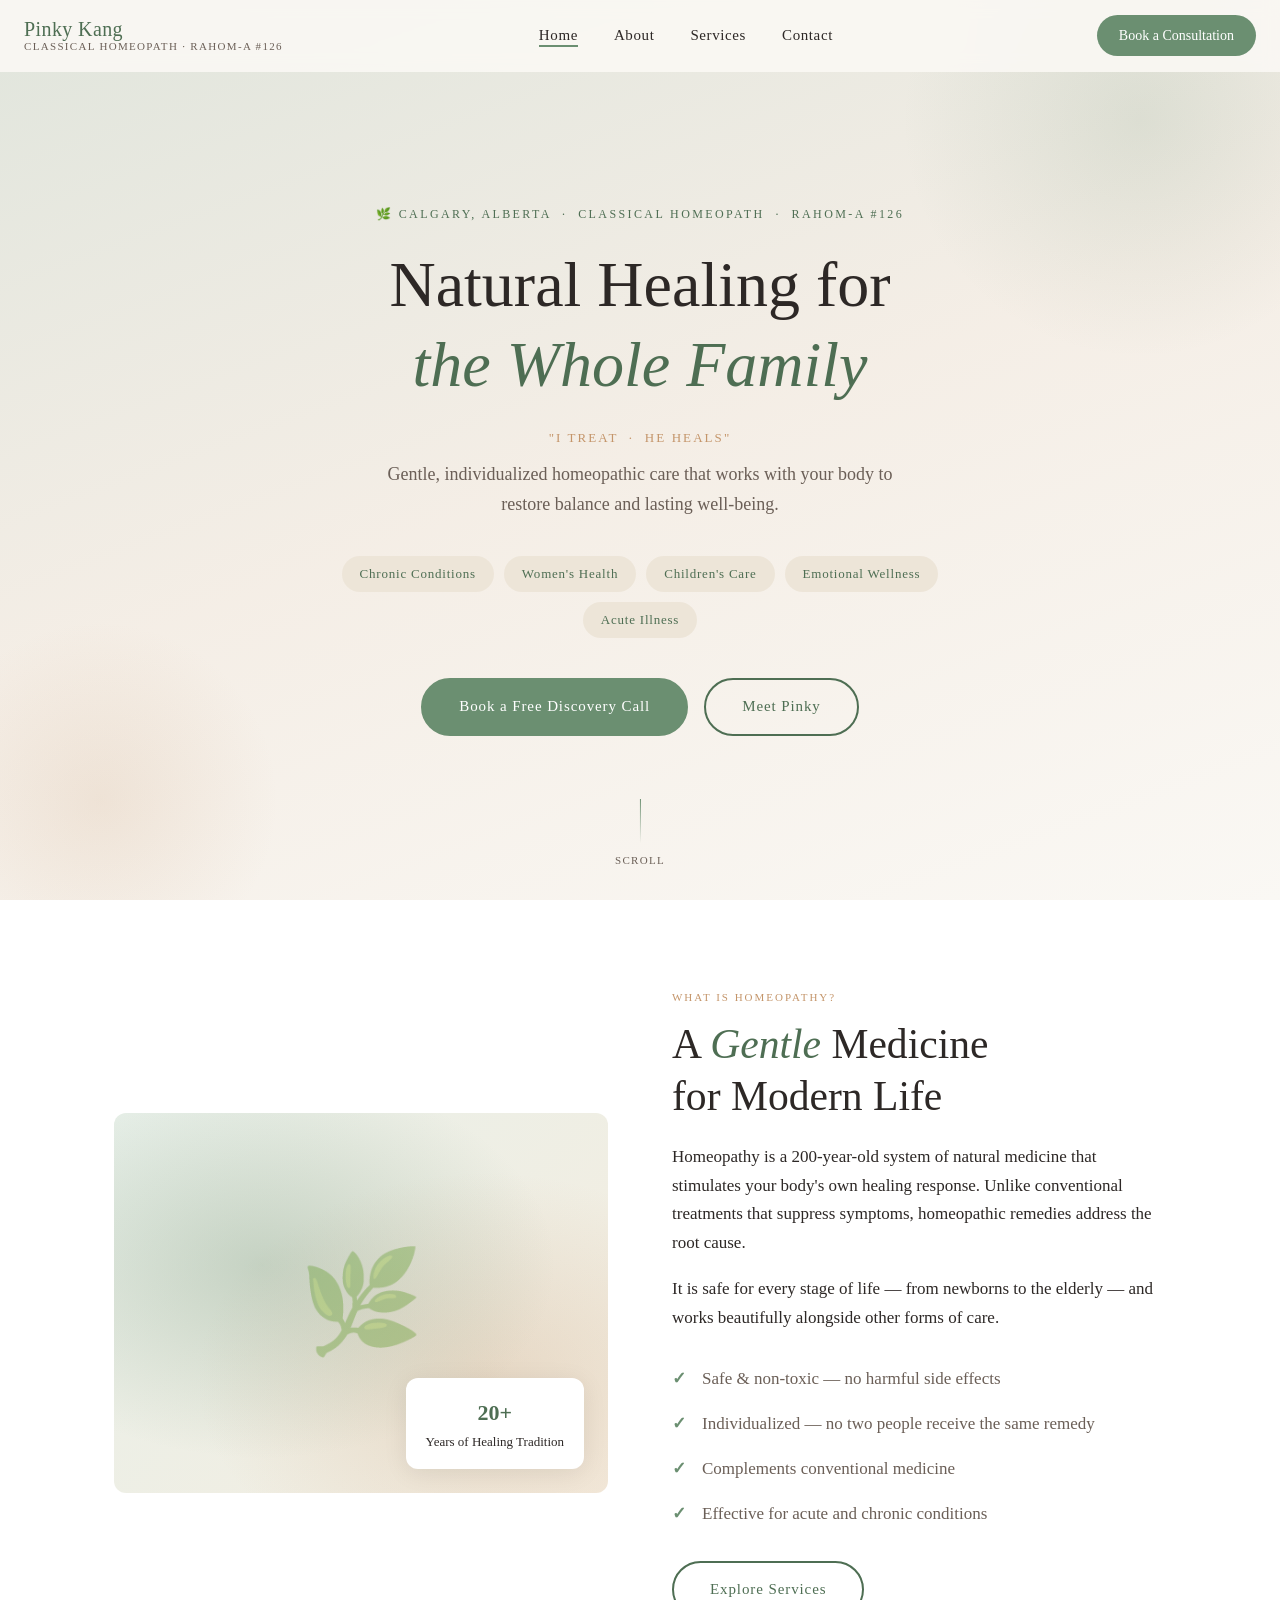
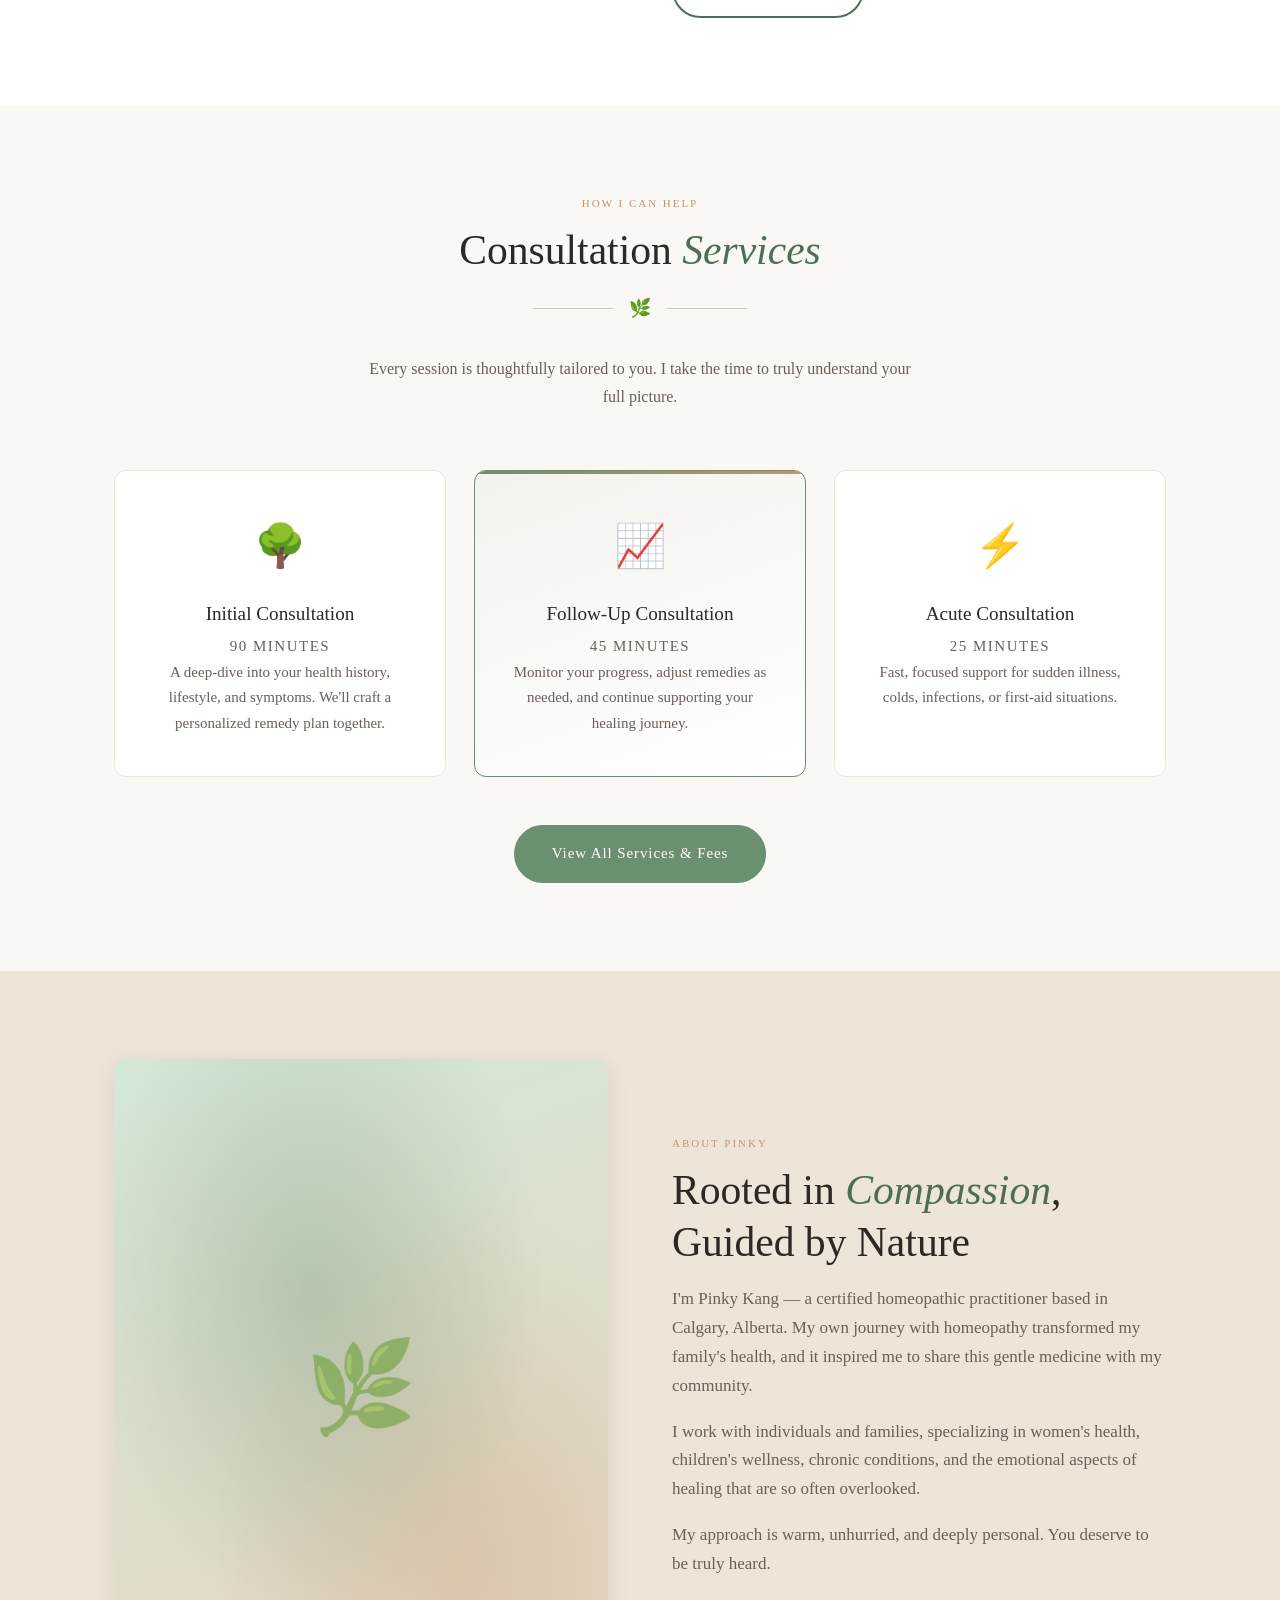
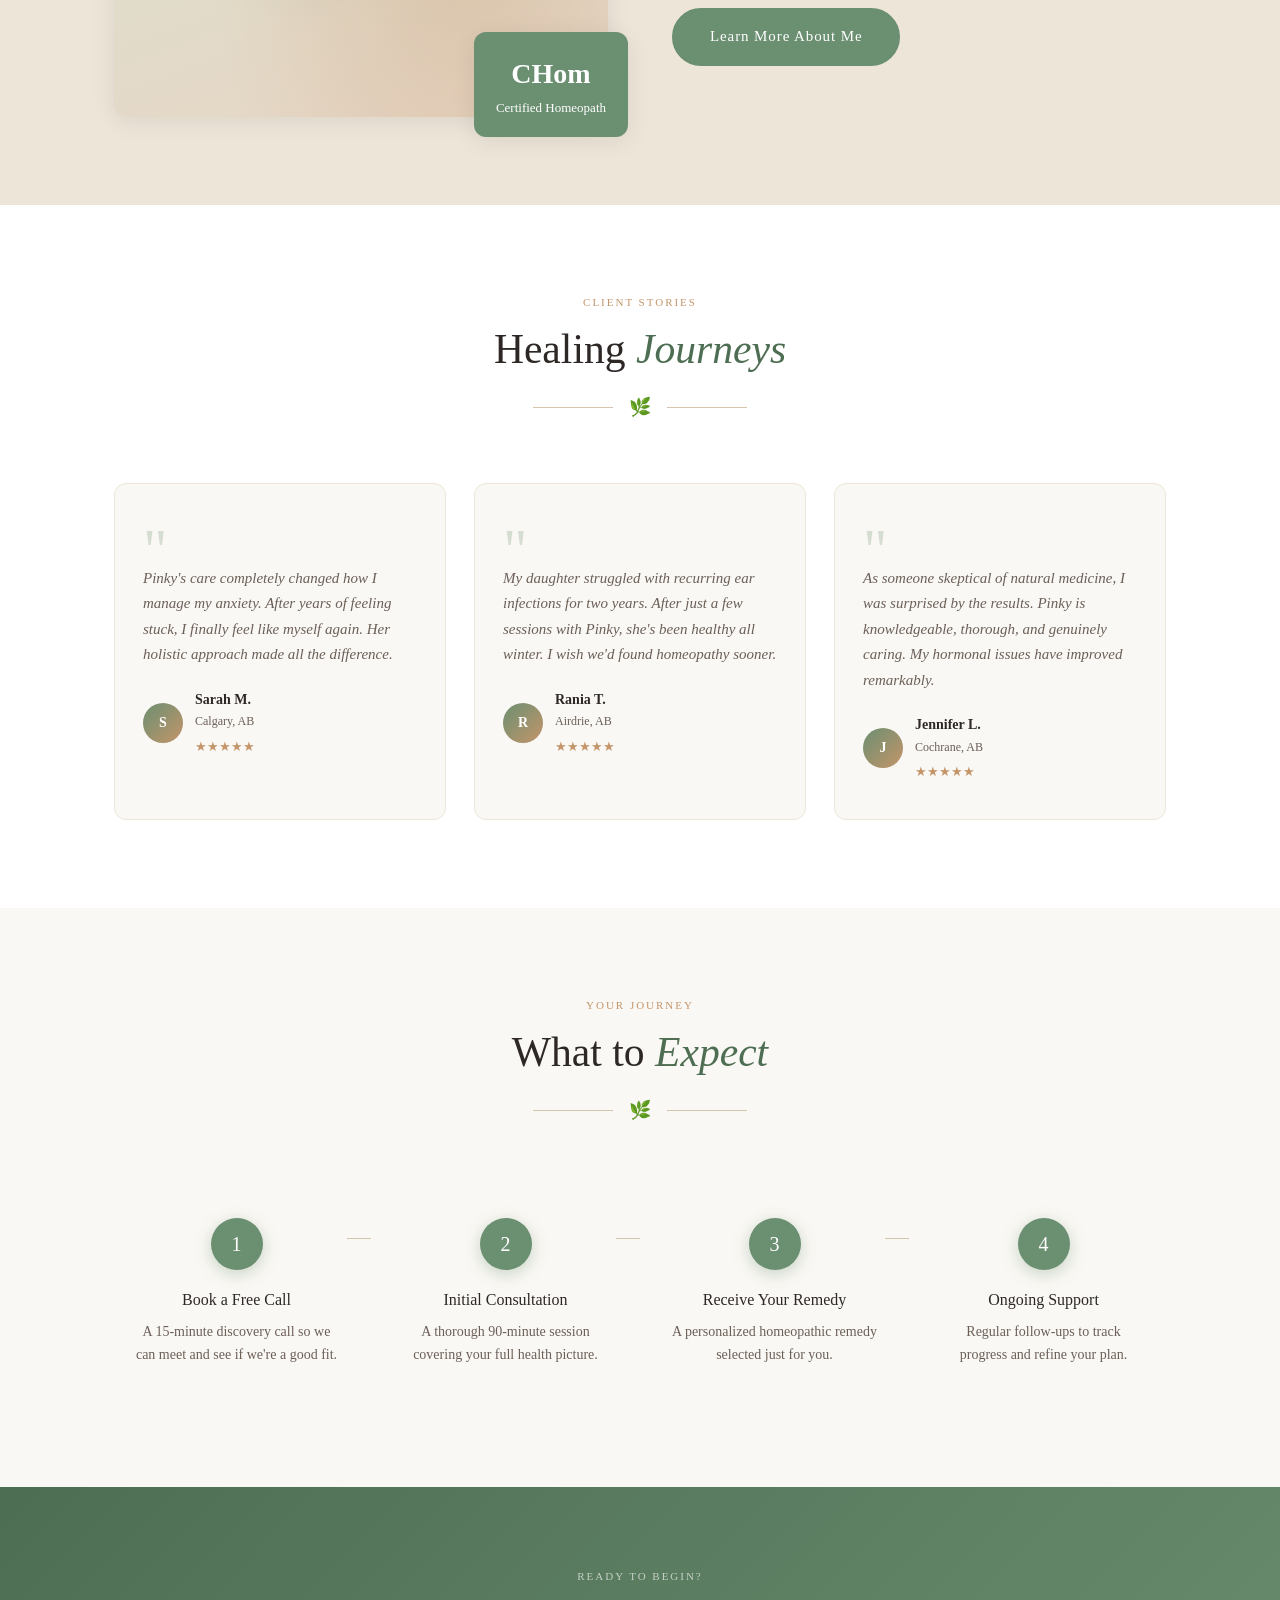
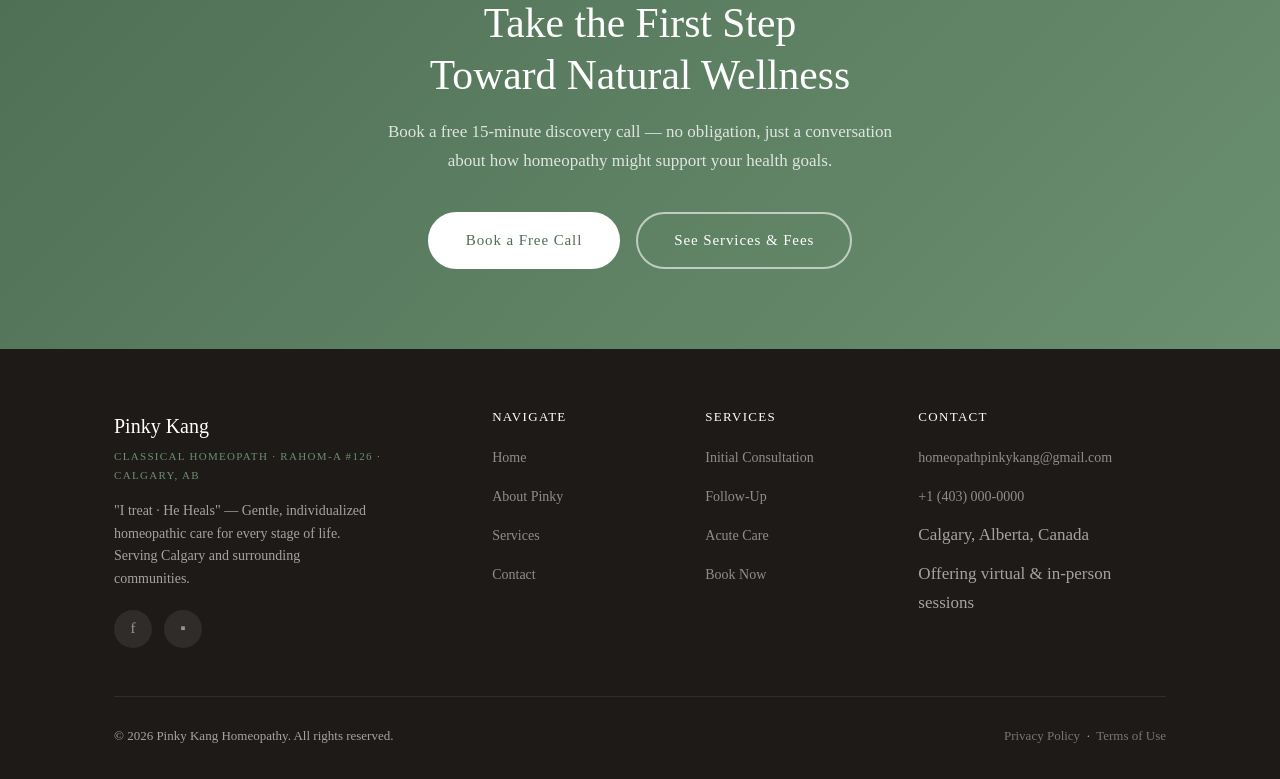
==== index.html @ a54f1d50 "first commit" ====
<!DOCTYPE html>
<html lang="en">
<head>
  <meta charset="UTF-8" />
  <meta name="viewport" content="width=device-width, initial-scale=1.0" />

  <!-- ===== SEO META TAGS ===== -->
  <title>Pinky Kang Homeopathy | Calgary, Alberta | Natural Healing</title>
  <meta name="description" content="Pinky Kang is a certified homeopathic practitioner in Calgary, Alberta offering gentle, individualized homeopathic care for the whole family. Book a consultation today." />
  <meta name="keywords" content="homeopathy Calgary, homeopath Alberta, natural healing Calgary, homeopathic practitioner Calgary, Pinky Kang homeopathy, holistic health Calgary, natural medicine Alberta" />
  <meta name="author" content="Pinky Kang" />
  <meta name="robots" content="index, follow" />
  <link rel="canonical" href="https://pinkykang.ca/" />

  <!-- ===== OPEN GRAPH (Facebook / LinkedIn) ===== -->
  <meta property="og:type" content="website" />
  <meta property="og:url" content="https://pinkykang.ca/" />
  <meta property="og:title" content="Pinky Kang Homeopathy | Calgary, Alberta" />
  <meta property="og:description" content="Gentle, individualized homeopathic care for you and your family in Calgary, Alberta. Book with certified practitioner Pinky Kang." />
  <meta property="og:image" content="https://pinkykang.ca/og-image.jpg" />

  <!-- ===== TWITTER CARD ===== -->
  <meta name="twitter:card" content="summary_large_image" />
  <meta name="twitter:title" content="Pinky Kang Homeopathy | Calgary, Alberta" />
  <meta name="twitter:description" content="Gentle, individualized homeopathic care for you and your family in Calgary, Alberta." />
  <meta name="twitter:image" content="https://pinkykang.ca/og-image.jpg" />

  <!-- ===== GEO META ===== -->
  <meta name="geo.region" content="CA-AB" />
  <meta name="geo.placename" content="Calgary, Alberta" />

  <!-- ===== STRUCTURED DATA ===== -->
  <script type="application/ld+json">
  {
    "@context": "https://schema.org",
    "@type": "HealthAndBeautyBusiness",
    "name": "Pinky Kang Homeopathy",
    "description": "Certified homeopathic practitioner offering individualized natural healing in Calgary, Alberta.",
    "url": "https://pinkykang.ca",
    "telephone": "+1-403-000-0000",
    "email": "homeopathpinkykang@gmail.com",
    "address": {
      "@type": "PostalAddress",
      "addressLocality": "Calgary",
      "addressRegion": "AB",
      "addressCountry": "CA"
    },
    "priceRange": "$$",
    "openingHours": "Mo-Fr 09:00-17:00",
    "sameAs": [
      "https://www.facebook.com/pinkykangHomeopathy",
      "https://www.instagram.com/pinkykangHomeopathy"
    ]
  }
  </script>

  <link rel="stylesheet" href="style.css" />
</head>
<body>

  <!-- ===== NAVBAR ===== -->
  <nav class="navbar">
    <a href="index.html" class="navbar-brand">
      <span class="brand-name">Pinky Kang</span>
      <span class="brand-sub">Classical Homeopath · RAHom-A #126</span>
    </a>
    <ul class="nav-links">
      <li><a href="index.html">Home</a></li>
      <li><a href="about.html">About</a></li>
      <li><a href="services.html">Services</a></li>
      <li><a href="contact.html">Contact</a></li>
    </ul>
    <li class="nav-cta" style="list-style:none"><a href="contact.html">Book a Consultation</a></li>
    <button class="hamburger" aria-label="Toggle menu">
      <span></span><span></span><span></span>
    </button>
  </nav>

  <!-- Mobile nav -->
  <nav class="mobile-nav" aria-label="Mobile navigation">
    <a href="index.html">Home</a>
    <a href="about.html">About Pinky</a>
    <a href="services.html">Services</a>
    <a href="contact.html">Contact & Book</a>
  </nav>

  <!-- ===== HERO ===== -->
  <section class="hero">
    <div class="hero-content">
      <p class="hero-eyebrow">&#127807; Calgary, Alberta &nbsp;·&nbsp; Classical Homeopath &nbsp;·&nbsp; RAHom-A #126</p>
      <h1>Natural Healing for<br><em>the Whole Family</em></h1>
      <p style="font-size:13px; letter-spacing:.16em; text-transform:uppercase; color:var(--amber); margin-bottom:10px; opacity:0; animation:fadeInUp .8s ease .35s forwards;">"I treat &nbsp;·&nbsp; He Heals"</p>
      <p class="hero-tagline">
        Gentle, individualized homeopathic care that works with your body
        to restore balance and lasting well-being.
      </p>
      <div class="hero-pills">
        <span class="hero-pill">Chronic Conditions</span>
        <span class="hero-pill">Women's Health</span>
        <span class="hero-pill">Children's Care</span>
        <span class="hero-pill">Emotional Wellness</span>
        <span class="hero-pill">Acute Illness</span>
      </div>
      <div class="hero-actions">
        <a href="contact.html" class="btn btn-primary">Book a Free Discovery Call</a>
        <a href="about.html" class="btn btn-outline">Meet Pinky</a>
      </div>
    </div>
    <div class="hero-scroll">
      <div class="scroll-line"></div>
      <span>Scroll</span>
    </div>
  </section>

  <!-- ===== WHAT IS HOMEOPATHY ===== -->
  <section class="intro-section">
    <div class="container">
      <div class="intro-grid">
        <div class="intro-art reveal">
          <div class="intro-art-bg">
            <span class="art-leaf">&#127807;</span>
          </div>
          <div class="intro-badge">
            <strong>20+</strong>
            Years of Healing Tradition
          </div>
        </div>
        <div class="intro-text reveal reveal-delay-2">
          <span class="section-label">What is Homeopathy?</span>
          <h2 class="section-title">A <em>Gentle</em> Medicine<br>for Modern Life</h2>
          <p>
            Homeopathy is a 200-year-old system of natural medicine that stimulates your
            body's own healing response. Unlike conventional treatments that suppress
            symptoms, homeopathic remedies address the root cause.
          </p>
          <p>
            It is safe for every stage of life — from newborns to the elderly — and works
            beautifully alongside other forms of care.
          </p>
          <ul class="check-list">
            <li>Safe &amp; non-toxic — no harmful side effects</li>
            <li>Individualized — no two people receive the same remedy</li>
            <li>Complements conventional medicine</li>
            <li>Effective for acute and chronic conditions</li>
          </ul>
          <a href="services.html" class="btn btn-outline">Explore Services</a>
        </div>
      </div>
    </div>
  </section>

  <!-- ===== SERVICES SNAPSHOT ===== -->
  <section class="services-section">
    <div class="container">
      <div class="section-head reveal">
        <span class="section-label">How I Can Help</span>
        <h2 class="section-title">Consultation <em>Services</em></h2>
        <div class="divider"><span class="divider-icon">&#127807;</span></div>
        <p class="section-sub">
          Every session is thoughtfully tailored to you. I take the time
          to truly understand your full picture.
        </p>
      </div>
      <div class="services-grid">
        <div class="service-card reveal reveal-delay-1">
          <span class="service-icon">&#127795;</span>
          <h3>Initial Consultation</h3>
          <p class="service-duration">90 minutes</p>
          <p>A deep-dive into your health history, lifestyle, and symptoms. We'll craft a personalized remedy plan together.</p>
        </div>
        <div class="service-card featured reveal reveal-delay-2">
          <span class="service-icon">&#128200;</span>
          <h3>Follow-Up Consultation</h3>
          <p class="service-duration">45 minutes</p>
          <p>Monitor your progress, adjust remedies as needed, and continue supporting your healing journey.</p>
        </div>
        <div class="service-card reveal reveal-delay-3">
          <span class="service-icon">&#9889;</span>
          <h3>Acute Consultation</h3>
          <p class="service-duration">25 minutes</p>
          <p>Fast, focused support for sudden illness, colds, infections, or first-aid situations.</p>
        </div>
      </div>
      <div class="services-cta reveal">
        <a href="services.html" class="btn btn-primary">View All Services &amp; Fees</a>
      </div>
    </div>
  </section>

  <!-- ===== ABOUT SNIPPET ===== -->
  <section class="about-section">
    <div class="container">
      <div class="about-grid">
        <div class="about-portrait reveal">
          <div class="portrait-placeholder">&#127807;</div>
          <div class="portrait-tag">
            <strong>CHom</strong>
            Certified Homeopath
          </div>
        </div>
        <div class="about-text reveal reveal-delay-2">
          <span class="section-label">About Pinky</span>
          <h2 class="section-title">Rooted in <em>Compassion</em>,<br>Guided by Nature</h2>
          <p>
            I'm Pinky Kang — a certified homeopathic practitioner based in Calgary, Alberta.
            My own journey with homeopathy transformed my family's health, and it inspired me
            to share this gentle medicine with my community.
          </p>
          <p>
            I work with individuals and families, specializing in women's health, children's
            wellness, chronic conditions, and the emotional aspects of healing that are so
            often overlooked.
          </p>
          <p>
            My approach is warm, unhurried, and deeply personal. You deserve to be truly heard.
          </p>
          <a href="about.html" class="btn btn-primary">Learn More About Me</a>
        </div>
      </div>
    </div>
  </section>

  <!-- ===== TESTIMONIALS ===== -->
  <section class="testimonials-section">
    <div class="container">
      <div class="section-head reveal">
        <span class="section-label">Client Stories</span>
        <h2 class="section-title">Healing <em>Journeys</em></h2>
        <div class="divider"><span class="divider-icon">&#127807;</span></div>
      </div>
      <div class="testimonials-grid">
        <div class="testimonial-card reveal reveal-delay-1">
          <span class="quote-mark">"</span>
          <p>Pinky's care completely changed how I manage my anxiety. After years of feeling
          stuck, I finally feel like myself again. Her holistic approach made all the difference.</p>
          <div class="testimonial-author">
            <div class="author-avatar">S</div>
            <div class="author-info">
              <span class="author-name">Sarah M.</span>
              <span class="author-loc">Calgary, AB</span>
              <span class="stars">&#9733;&#9733;&#9733;&#9733;&#9733;</span>
            </div>
          </div>
        </div>
        <div class="testimonial-card reveal reveal-delay-2">
          <span class="quote-mark">"</span>
          <p>My daughter struggled with recurring ear infections for two years. After just a
          few sessions with Pinky, she's been healthy all winter. I wish we'd found homeopathy sooner.</p>
          <div class="testimonial-author">
            <div class="author-avatar">R</div>
            <div class="author-info">
              <span class="author-name">Rania T.</span>
              <span class="author-loc">Airdrie, AB</span>
              <span class="stars">&#9733;&#9733;&#9733;&#9733;&#9733;</span>
            </div>
          </div>
        </div>
        <div class="testimonial-card reveal reveal-delay-3">
          <span class="quote-mark">"</span>
          <p>As someone skeptical of natural medicine, I was surprised by the results. Pinky is
          knowledgeable, thorough, and genuinely caring. My hormonal issues have improved remarkably.</p>
          <div class="testimonial-author">
            <div class="author-avatar">J</div>
            <div class="author-info">
              <span class="author-name">Jennifer L.</span>
              <span class="author-loc">Cochrane, AB</span>
              <span class="stars">&#9733;&#9733;&#9733;&#9733;&#9733;</span>
            </div>
          </div>
        </div>
      </div>
    </div>
  </section>

  <!-- ===== WHAT TO EXPECT ===== -->
  <section class="expect-section">
    <div class="container">
      <div class="section-head reveal">
        <span class="section-label">Your Journey</span>
        <h2 class="section-title">What to <em>Expect</em></h2>
        <div class="divider"><span class="divider-icon">&#127807;</span></div>
      </div>
      <div class="steps-grid">
        <div class="step-card reveal reveal-delay-1">
          <div class="step-number">1</div>
          <h3>Book a Free Call</h3>
          <p>A 15-minute discovery call so we can meet and see if we're a good fit.</p>
          <div class="step-connector"></div>
        </div>
        <div class="step-card reveal reveal-delay-2">
          <div class="step-number">2</div>
          <h3>Initial Consultation</h3>
          <p>A thorough 90-minute session covering your full health picture.</p>
          <div class="step-connector"></div>
        </div>
        <div class="step-card reveal reveal-delay-3">
          <div class="step-number">3</div>
          <h3>Receive Your Remedy</h3>
          <p>A personalized homeopathic remedy selected just for you.</p>
          <div class="step-connector"></div>
        </div>
        <div class="step-card reveal reveal-delay-4">
          <div class="step-number">4</div>
          <h3>Ongoing Support</h3>
          <p>Regular follow-ups to track progress and refine your plan.</p>
        </div>
      </div>
    </div>
  </section>

  <!-- ===== CTA BANNER ===== -->
  <section class="cta-section">
    <div class="container">
      <span class="section-label">Ready to Begin?</span>
      <h2 class="section-title">Take the First Step<br>Toward Natural Wellness</h2>
      <p>Book a free 15-minute discovery call — no obligation, just a conversation
      about how homeopathy might support your health goals.</p>
      <div class="cta-actions">
        <a href="contact.html" class="btn btn-white">Book a Free Call</a>
        <a href="services.html" class="btn btn-outline-white">See Services &amp; Fees</a>
      </div>
    </div>
  </section>

  <!-- ===== FOOTER ===== -->
  <footer class="footer">
    <div class="container">
      <div class="footer-grid">
        <div class="footer-brand">
          <span class="brand-name">Pinky Kang</span>
          <span class="brand-sub">Classical Homeopath · RAHom-A #126 · Calgary, AB</span>
          <p>"I treat · He Heals" — Gentle, individualized homeopathic care for every stage of life. Serving Calgary and surrounding communities.</p>
          <div class="footer-social">
            <a href="#" class="social-btn" aria-label="Facebook">f</a>
            <a href="#" class="social-btn" aria-label="Instagram">&#9642;</a>
          </div>
        </div>
        <div class="footer-col">
          <h4>Navigate</h4>
          <ul class="footer-links">
            <li><a href="index.html">Home</a></li>
            <li><a href="about.html">About Pinky</a></li>
            <li><a href="services.html">Services</a></li>
            <li><a href="contact.html">Contact</a></li>
          </ul>
        </div>
        <div class="footer-col">
          <h4>Services</h4>
          <ul class="footer-links">
            <li><a href="services.html">Initial Consultation</a></li>
            <li><a href="services.html">Follow-Up</a></li>
            <li><a href="services.html">Acute Care</a></li>
            <li><a href="contact.html">Book Now</a></li>
          </ul>
        </div>
        <div class="footer-col">
          <h4>Contact</h4>
          <ul class="footer-links">
            <li><a href="mailto:homeopathpinkykang@gmail.com">homeopathpinkykang@gmail.com</a></li>
            <li><a href="tel:+14030000000">+1 (403) 000-0000</a></li>
            <li>Calgary, Alberta, Canada</li>
            <li>Offering virtual &amp; in-person sessions</li>
          </ul>
        </div>
      </div>
      <div class="footer-bottom">
        <span>&copy; 2026 Pinky Kang Homeopathy. All rights reserved.</span>
        <span>
          <a href="#">Privacy Policy</a> &nbsp;·&nbsp;
          <a href="#">Terms of Use</a>
        </span>
      </div>
    </div>
  </footer>

  <script src="script.js"></script>
</body>
</html>
---- style.css ----
/* ===== RESET & BASE ===== */
*, *::before, *::after { box-sizing: border-box; margin: 0; padding: 0; }

:root {
  --sage:    #6b8f71;
  --sage-dk: #4e6e53;
  --amber:   #c4956a;
  --cream:   #faf8f4;
  --tan:     #ede5d8;
  --tan-dk:  #d4c4b0;
  --text:    #2d2826;
  --text-lt: #6b5f57;
  --white:   #ffffff;
  --radius:  12px;
  --shadow:  0 4px 24px rgba(0,0,0,.08);
  --trans:   .35s ease;
}

html { scroll-behavior: smooth; }

body {
  font-family: 'Georgia', 'Times New Roman', serif;
  background: var(--cream);
  color: var(--text);
  line-height: 1.7;
  font-size: 17px;
}

a { color: var(--sage-dk); text-decoration: none; transition: color var(--trans); }
a:hover { color: var(--amber); }

img { max-width: 100%; display: block; }

h1, h2, h3, h4 {
  font-family: 'Georgia', serif;
  font-weight: normal;
  line-height: 1.25;
}

p { margin-bottom: 1em; }

.container {
  max-width: 1100px;
  margin: 0 auto;
  padding: 0 24px;
}

.btn {
  display: inline-block;
  padding: 14px 36px;
  border-radius: 40px;
  font-size: 15px;
  letter-spacing: .06em;
  font-family: 'Georgia', serif;
  cursor: pointer;
  transition: all var(--trans);
  border: 2px solid transparent;
  text-transform: none;
}

.btn-primary {
  background: var(--sage);
  color: var(--white);
  border-color: var(--sage);
}
.btn-primary:hover {
  background: var(--sage-dk);
  border-color: var(--sage-dk);
  color: var(--white);
  transform: translateY(-2px);
  box-shadow: 0 8px 20px rgba(107,143,113,.35);
}

.btn-outline {
  background: transparent;
  color: var(--sage-dk);
  border-color: var(--sage-dk);
}
.btn-outline:hover {
  background: var(--sage-dk);
  color: var(--white);
  transform: translateY(-2px);
}

section { padding: 88px 0; }

/* ===== SCROLL ANIMATION ===== */
.reveal {
  opacity: 0;
  transform: translateY(36px);
  transition: opacity .7s ease, transform .7s ease;
}
.reveal.visible {
  opacity: 1;
  transform: translateY(0);
}
.reveal-delay-1 { transition-delay: .1s; }
.reveal-delay-2 { transition-delay: .22s; }
.reveal-delay-3 { transition-delay: .34s; }
.reveal-delay-4 { transition-delay: .46s; }

/* ===== NAVBAR ===== */
.navbar {
  position: fixed;
  top: 0; left: 0; right: 0;
  z-index: 900;
  padding: 0 24px;
  height: 72px;
  display: flex;
  align-items: center;
  justify-content: space-between;
  background: rgba(250,248,244,.92);
  backdrop-filter: blur(8px);
  -webkit-backdrop-filter: blur(8px);
  border-bottom: 1px solid transparent;
  transition: border-color var(--trans), box-shadow var(--trans);
}
.navbar.scrolled {
  border-color: var(--tan);
  box-shadow: 0 2px 18px rgba(0,0,0,.06);
}

.navbar-brand {
  display: flex;
  flex-direction: column;
  line-height: 1.1;
}
.navbar-brand .brand-name {
  font-family: 'Georgia', serif;
  font-size: 20px;
  color: var(--sage-dk);
  letter-spacing: .02em;
}
.navbar-brand .brand-sub {
  font-size: 11px;
  color: var(--text-lt);
  letter-spacing: .12em;
  text-transform: uppercase;
}

.nav-links {
  display: flex;
  align-items: center;
  gap: 36px;
  list-style: none;
}
.nav-links a {
  font-size: 15px;
  color: var(--text);
  letter-spacing: .04em;
  position: relative;
  padding-bottom: 2px;
}
.nav-links a::after {
  content: '';
  position: absolute;
  bottom: -2px; left: 0;
  width: 0; height: 2px;
  background: var(--sage);
  transition: width var(--trans);
}
.nav-links a:hover::after,
.nav-links a.active::after { width: 100%; }
.nav-links a:hover { color: var(--sage-dk); }

.nav-cta { margin-left: 8px; }
.nav-cta a {
  display: inline-block;
  background: var(--sage);
  color: var(--white) !important;
  padding: 9px 22px;
  border-radius: 30px;
  font-size: 14px;
  transition: background var(--trans), transform var(--trans);
}
.nav-cta a:hover { background: var(--sage-dk); transform: translateY(-1px); }
.nav-cta a::after { display: none; }

/* Hamburger */
.hamburger {
  display: none;
  flex-direction: column;
  gap: 5px;
  cursor: pointer;
  background: none;
  border: none;
  padding: 4px;
}
.hamburger span {
  display: block;
  width: 25px; height: 2px;
  background: var(--text);
  border-radius: 2px;
  transition: all var(--trans);
}
.hamburger.open span:nth-child(1) { transform: rotate(45deg) translate(5px, 5px); }
.hamburger.open span:nth-child(2) { opacity: 0; }
.hamburger.open span:nth-child(3) { transform: rotate(-45deg) translate(5px, -5px); }

/* Mobile nav */
.mobile-nav {
  display: none;
  position: fixed;
  top: 72px; left: 0; right: 0;
  background: var(--cream);
  border-bottom: 1px solid var(--tan);
  padding: 24px;
  z-index: 899;
  flex-direction: column;
  gap: 20px;
  box-shadow: 0 8px 24px rgba(0,0,0,.08);
  animation: slideDown .3s ease;
}
.mobile-nav.open { display: flex; }
.mobile-nav a {
  font-size: 16px;
  color: var(--text);
  padding: 8px 0;
  border-bottom: 1px solid var(--tan);
}
.mobile-nav a:last-child { border: none; }

@keyframes slideDown {
  from { opacity: 0; transform: translateY(-12px); }
  to   { opacity: 1; transform: translateY(0); }
}

/* ===== HERO ===== */
.hero {
  min-height: 100vh;
  display: flex;
  align-items: center;
  justify-content: center;
  text-align: center;
  position: relative;
  overflow: hidden;
  background:
    linear-gradient(160deg,
      rgba(107,143,113,.18) 0%,
      rgba(196,149,106,.10) 50%,
      rgba(250,248,244,1) 100%),
    var(--cream);
  padding: 100px 24px 60px;
}

/* Decorative circles */
.hero::before, .hero::after {
  content: '';
  position: absolute;
  border-radius: 50%;
  opacity: .15;
  animation: floatCircle 8s ease-in-out infinite alternate;
}
.hero::before {
  width: 480px; height: 480px;
  background: radial-gradient(circle, var(--sage), transparent 70%);
  top: -120px; right: -100px;
}
.hero::after {
  width: 360px; height: 360px;
  background: radial-gradient(circle, var(--amber), transparent 70%);
  bottom: -80px; left: -80px;
  animation-delay: 2s;
}

@keyframes floatCircle {
  from { transform: scale(1) translate(0,0); }
  to   { transform: scale(1.12) translate(12px, -16px); }
}

.hero-content {
  position: relative;
  z-index: 1;
  max-width: 720px;
}

.hero-eyebrow {
  font-size: 12px;
  letter-spacing: .2em;
  text-transform: uppercase;
  color: var(--sage-dk);
  margin-bottom: 20px;
  opacity: 0;
  animation: fadeInUp .8s ease .2s forwards;
}

.hero h1 {
  font-size: clamp(2.4rem, 6vw, 4rem);
  color: var(--text);
  margin-bottom: 22px;
  opacity: 0;
  animation: fadeInUp .8s ease .45s forwards;
}
.hero h1 em {
  font-style: italic;
  color: var(--sage-dk);
}

.hero-tagline {
  font-size: 18px;
  color: var(--text-lt);
  max-width: 540px;
  margin: 0 auto 36px;
  opacity: 0;
  animation: fadeInUp .8s ease .65s forwards;
}

.hero-pills {
  display: flex;
  gap: 10px;
  justify-content: center;
  flex-wrap: wrap;
  margin-bottom: 40px;
  opacity: 0;
  animation: fadeInUp .8s ease .80s forwards;
}
.hero-pill {
  background: var(--tan);
  color: var(--sage-dk);
  padding: 7px 18px;
  border-radius: 30px;
  font-size: 13px;
  letter-spacing: .06em;
}

.hero-actions {
  display: flex;
  gap: 16px;
  justify-content: center;
  flex-wrap: wrap;
  opacity: 0;
  animation: fadeInUp .8s ease .95s forwards;
}

.hero-scroll {
  position: absolute;
  bottom: 30px;
  left: 50%;
  transform: translateX(-50%);
  display: flex;
  flex-direction: column;
  align-items: center;
  gap: 8px;
  color: var(--text-lt);
  font-size: 11px;
  letter-spacing: .12em;
  text-transform: uppercase;
  opacity: 0;
  animation: fadeIn 1s ease 1.5s forwards;
}
.scroll-line {
  width: 1px; height: 44px;
  background: linear-gradient(to bottom, var(--sage), transparent);
  animation: scrollPulse 2s ease infinite;
}
@keyframes scrollPulse {
  0%, 100% { opacity: .4; transform: scaleY(1); }
  50%       { opacity: 1;  transform: scaleY(1.15); }
}

@keyframes fadeInUp {
  from { opacity: 0; transform: translateY(28px); }
  to   { opacity: 1; transform: translateY(0); }
}
@keyframes fadeIn {
  from { opacity: 0; }
  to   { opacity: 1; }
}

/* ===== SECTION TITLES ===== */
.section-label {
  font-size: 11px;
  letter-spacing: .18em;
  text-transform: uppercase;
  color: var(--amber);
  display: block;
  margin-bottom: 12px;
}
.section-title {
  font-size: clamp(1.8rem, 4vw, 2.6rem);
  color: var(--text);
  margin-bottom: 16px;
}
.section-title em { color: var(--sage-dk); font-style: italic; }
.section-sub {
  color: var(--text-lt);
  max-width: 560px;
  margin: 0 auto;
  font-size: 16px;
}
.section-head { text-align: center; margin-bottom: 60px; }

/* Divider leaf */
.divider {
  display: flex;
  align-items: center;
  gap: 16px;
  justify-content: center;
  margin: 16px 0 32px;
}
.divider::before, .divider::after {
  content: '';
  flex: 1;
  max-width: 80px;
  height: 1px;
  background: var(--tan-dk);
}
.divider-icon { color: var(--sage); font-size: 18px; }

/* ===== WHAT IS HOMEOPATHY ===== */
.intro-section { background: var(--white); }
.intro-grid {
  display: grid;
  grid-template-columns: 1fr 1fr;
  gap: 64px;
  align-items: center;
}
.intro-art {
  position: relative;
  height: 380px;
  border-radius: var(--radius);
  overflow: hidden;
}
.intro-art-bg {
  width: 100%; height: 100%;
  background:
    radial-gradient(ellipse at 30% 40%, rgba(107,143,113,.3), transparent 60%),
    radial-gradient(ellipse at 75% 70%, rgba(196,149,106,.25), transparent 55%),
    linear-gradient(135deg, #e8f0e9, #f5ede0);
  display: flex;
  align-items: center;
  justify-content: center;
}
.art-leaf {
  font-size: 100px;
  opacity: .35;
  animation: sway 6s ease-in-out infinite alternate;
}
@keyframes sway {
  from { transform: rotate(-6deg) scale(1); }
  to   { transform: rotate(6deg) scale(1.06); }
}
.intro-badge {
  position: absolute;
  bottom: 24px; right: 24px;
  background: var(--white);
  border-radius: var(--radius);
  padding: 16px 20px;
  box-shadow: var(--shadow);
  font-size: 13px;
  text-align: center;
}
.intro-badge strong { display: block; font-size: 22px; color: var(--sage-dk); }

.intro-text h2 { margin-bottom: 20px; }
.check-list { list-style: none; margin: 24px 0; }
.check-list li {
  padding: 8px 0 8px 30px;
  position: relative;
  color: var(--text-lt);
}
.check-list li::before {
  content: '✓';
  position: absolute;
  left: 0;
  color: var(--sage);
  font-weight: bold;
}

/* ===== SERVICES ===== */
.services-section { background: var(--cream); }
.services-grid {
  display: grid;
  grid-template-columns: repeat(3, 1fr);
  gap: 28px;
  margin-bottom: 48px;
}
.service-card {
  background: var(--white);
  border-radius: var(--radius);
  padding: 40px 32px;
  border: 1px solid var(--tan);
  transition: transform var(--trans), box-shadow var(--trans), border-color var(--trans);
  text-align: center;
  position: relative;
  overflow: hidden;
}
.service-card::before {
  content: '';
  position: absolute;
  top: 0; left: 0; right: 0;
  height: 3px;
  background: linear-gradient(to right, var(--sage), var(--amber));
  transform: scaleX(0);
  transform-origin: left;
  transition: transform var(--trans);
}
.service-card:hover {
  transform: translateY(-6px);
  box-shadow: 0 12px 40px rgba(0,0,0,.10);
  border-color: var(--tan-dk);
}
.service-card:hover::before { transform: scaleX(1); }
.service-card.featured {
  border-color: var(--sage);
  background: linear-gradient(160deg, rgba(107,143,113,.05), var(--white));
}
.service-card.featured::before { transform: scaleX(1); }

.service-icon {
  font-size: 42px;
  margin-bottom: 20px;
  display: block;
  animation: bounceIn .5s ease;
}
.service-card h3 { font-size: 1.2rem; margin-bottom: 8px; color: var(--text); }
.service-duration {
  font-size: 12px;
  letter-spacing: .1em;
  color: var(--amber);
  text-transform: uppercase;
  margin-bottom: 14px;
}
.service-card p { font-size: 15px; color: var(--text-lt); margin: 0; }

.services-cta { text-align: center; }

/* ===== ABOUT SNIPPET ===== */
.about-section { background: var(--tan); }
.about-grid {
  display: grid;
  grid-template-columns: 1fr 1fr;
  gap: 64px;
  align-items: center;
}
.about-portrait {
  position: relative;
}
.portrait-placeholder {
  width: 100%;
  aspect-ratio: 3/4;
  border-radius: var(--radius);
  background:
    radial-gradient(ellipse at 40% 35%, rgba(107,143,113,.35), transparent 55%),
    radial-gradient(ellipse at 70% 75%, rgba(196,149,106,.3), transparent 50%),
    linear-gradient(160deg, #d4e8d6, #e8d5c4);
  display: flex;
  align-items: center;
  justify-content: center;
  font-size: 90px;
  color: rgba(255,255,255,.5);
  box-shadow: var(--shadow);
}
.portrait-tag {
  position: absolute;
  bottom: -20px; right: -20px;
  background: var(--sage);
  color: var(--white);
  border-radius: var(--radius);
  padding: 18px 22px;
  font-size: 13px;
  text-align: center;
  box-shadow: var(--shadow);
}
.portrait-tag strong { display: block; font-size: 28px; }

.about-text { padding-top: 24px; }
.about-text h2 { margin-bottom: 16px; }
.about-text p { color: var(--text-lt); }
.about-text .btn { margin-top: 12px; }

/* ===== TESTIMONIALS ===== */
.testimonials-section { background: var(--white); }
.testimonials-grid {
  display: grid;
  grid-template-columns: repeat(3, 1fr);
  gap: 28px;
}
.testimonial-card {
  background: var(--cream);
  border-radius: var(--radius);
  padding: 36px 28px;
  border: 1px solid var(--tan);
  position: relative;
  transition: transform var(--trans), box-shadow var(--trans);
}
.testimonial-card:hover {
  transform: translateY(-4px);
  box-shadow: var(--shadow);
}
.quote-mark {
  font-size: 60px;
  line-height: 1;
  color: var(--sage);
  opacity: .25;
  font-family: Georgia, serif;
  margin-bottom: -14px;
  display: block;
}
.testimonial-card p { font-size: 15px; color: var(--text-lt); font-style: italic; }
.testimonial-author {
  margin-top: 20px;
  display: flex;
  align-items: center;
  gap: 12px;
}
.author-avatar {
  width: 40px; height: 40px;
  border-radius: 50%;
  background: linear-gradient(135deg, var(--sage), var(--amber));
  display: flex;
  align-items: center;
  justify-content: center;
  color: var(--white);
  font-size: 14px;
  font-weight: bold;
}
.author-info span { display: block; }
.author-name { font-size: 14px; font-weight: bold; color: var(--text); }
.author-loc  { font-size: 12px; color: var(--text-lt); }
.stars { color: var(--amber); font-size: 13px; margin-top: 4px; }

/* ===== WHAT TO EXPECT ===== */
.expect-section { background: var(--cream); }
.steps-grid {
  display: grid;
  grid-template-columns: repeat(4, 1fr);
  gap: 24px;
}
.step-card {
  text-align: center;
  padding: 32px 20px;
  position: relative;
}
.step-number {
  width: 52px; height: 52px;
  border-radius: 50%;
  background: var(--sage);
  color: var(--white);
  font-size: 20px;
  display: flex;
  align-items: center;
  justify-content: center;
  margin: 0 auto 20px;
  font-family: Georgia, serif;
  box-shadow: 0 4px 16px rgba(107,143,113,.35);
  transition: transform var(--trans), box-shadow var(--trans);
}
.step-card:hover .step-number {
  transform: scale(1.1);
  box-shadow: 0 8px 24px rgba(107,143,113,.45);
}
.step-card h3 { font-size: 1rem; margin-bottom: 10px; }
.step-card p { font-size: 14px; color: var(--text-lt); margin: 0; }
.step-connector {
  position: absolute;
  top: 52px; right: -12px;
  width: 24px; height: 1px;
  background: var(--tan-dk);
}

/* ===== CTA BANNER ===== */
.cta-section {
  background: linear-gradient(135deg, var(--sage-dk), var(--sage));
  color: var(--white);
  text-align: center;
  padding: 80px 24px;
}
.cta-section .section-label { color: rgba(255,255,255,.65); }
.cta-section h2 { color: var(--white); margin-bottom: 16px; }
.cta-section p { color: rgba(255,255,255,.8); margin-bottom: 36px; max-width: 520px; margin-left: auto; margin-right: auto; }
.btn-white {
  background: var(--white);
  color: var(--sage-dk);
  border-color: var(--white);
}
.btn-white:hover {
  background: var(--cream);
  border-color: var(--cream);
  color: var(--sage-dk);
  transform: translateY(-2px);
  box-shadow: 0 8px 24px rgba(0,0,0,.2);
}
.btn-outline-white {
  background: transparent;
  color: var(--white);
  border-color: rgba(255,255,255,.6);
}
.btn-outline-white:hover {
  border-color: var(--white);
  background: rgba(255,255,255,.12);
  color: var(--white);
}
.cta-actions { display: flex; gap: 16px; justify-content: center; flex-wrap: wrap; }

/* ===== PAGE HERO (inner pages) ===== */
.page-hero {
  padding: 140px 24px 70px;
  text-align: center;
  background:
    linear-gradient(160deg,
      rgba(107,143,113,.12) 0%,
      rgba(196,149,106,.08) 100%),
    var(--cream);
  border-bottom: 1px solid var(--tan);
}
.page-hero .section-label { margin-bottom: 8px; }
.page-hero h1 { font-size: clamp(2rem, 5vw, 3.2rem); margin-bottom: 16px; }
.page-hero p { font-size: 17px; color: var(--text-lt); max-width: 560px; margin: 0 auto; }

/* ===== ABOUT PAGE ===== */
.about-detail { background: var(--white); }
.about-detail-grid {
  display: grid;
  grid-template-columns: 2fr 3fr;
  gap: 64px;
  align-items: start;
}
.credential-card {
  background: var(--cream);
  border: 1px solid var(--tan);
  border-radius: var(--radius);
  padding: 28px;
  margin-top: 32px;
}
.credential-card h4 { font-size: .9rem; letter-spacing: .08em; text-transform: uppercase; color: var(--text-lt); margin-bottom: 16px; }
.credential-list { list-style: none; }
.credential-list li {
  padding: 10px 0;
  border-bottom: 1px solid var(--tan);
  font-size: 14px;
  color: var(--text-lt);
  display: flex;
  gap: 10px;
}
.credential-list li:last-child { border: none; }
.cred-icon { color: var(--sage); font-size: 16px; }

/* ===== SERVICES PAGE ===== */
.services-detail { background: var(--white); }
.service-detail-card {
  display: grid;
  grid-template-columns: auto 1fr auto;
  gap: 28px;
  align-items: center;
  background: var(--cream);
  border: 1px solid var(--tan);
  border-radius: var(--radius);
  padding: 36px;
  margin-bottom: 24px;
  transition: transform var(--trans), box-shadow var(--trans);
}
.service-detail-card:hover {
  transform: translateX(6px);
  box-shadow: var(--shadow);
}
.service-detail-icon {
  font-size: 44px;
  line-height: 1;
}
.service-detail-body h3 { font-size: 1.25rem; margin-bottom: 6px; }
.service-detail-meta {
  display: flex;
  gap: 20px;
  font-size: 13px;
  color: var(--text-lt);
  margin-bottom: 12px;
}
.service-detail-meta span { display: flex; align-items: center; gap: 5px; }
.service-detail-body p { font-size: 15px; color: var(--text-lt); margin: 0; }
.service-detail-cta { text-align: right; }

.faq-section { background: var(--cream); }
.faq-item {
  border-bottom: 1px solid var(--tan-dk);
  padding: 0;
  overflow: hidden;
}
.faq-question {
  width: 100%;
  background: none;
  border: none;
  display: flex;
  justify-content: space-between;
  align-items: center;
  padding: 22px 0;
  cursor: pointer;
  font-family: Georgia, serif;
  font-size: 16px;
  color: var(--text);
  text-align: left;
}
.faq-question:hover { color: var(--sage-dk); }
.faq-toggle {
  width: 28px; height: 28px;
  border-radius: 50%;
  border: 1px solid var(--tan-dk);
  display: flex;
  align-items: center;
  justify-content: center;
  font-size: 18px;
  color: var(--sage);
  transition: transform var(--trans), background var(--trans);
  flex-shrink: 0;
}
.faq-item.open .faq-toggle { transform: rotate(45deg); background: var(--sage); color: var(--white); }
.faq-answer {
  max-height: 0;
  overflow: hidden;
  transition: max-height .4s ease, padding .3s ease;
}
.faq-answer p {
  padding-bottom: 20px;
  font-size: 15px;
  color: var(--text-lt);
  margin: 0;
}
.faq-item.open .faq-answer { max-height: 400px; }

/* ===== CONTACT PAGE ===== */
.contact-section { background: var(--white); }
.contact-grid {
  display: grid;
  grid-template-columns: 2fr 3fr;
  gap: 64px;
}
.contact-info h3 { margin-bottom: 28px; }
.contact-detail {
  display: flex;
  gap: 16px;
  margin-bottom: 28px;
  align-items: flex-start;
}
.contact-icon {
  width: 44px; height: 44px;
  background: var(--tan);
  border-radius: 10px;
  display: flex;
  align-items: center;
  justify-content: center;
  font-size: 18px;
  flex-shrink: 0;
}
.contact-detail-body span { display: block; font-size: 13px; color: var(--text-lt); margin-bottom: 2px; letter-spacing: .06em; text-transform: uppercase; }
.contact-detail-body strong { font-size: 15px; }
.contact-detail-body a { color: var(--text); }
.contact-detail-body a:hover { color: var(--sage-dk); }

.contact-areas {
  margin-top: 36px;
  background: var(--cream);
  border-radius: var(--radius);
  padding: 24px;
  border: 1px solid var(--tan);
}
.contact-areas h4 { margin-bottom: 14px; font-size: .9rem; color: var(--text-lt); text-transform: uppercase; letter-spacing: .1em; }
.areas-list { list-style: none; display: flex; flex-wrap: wrap; gap: 8px; }
.areas-list li {
  background: var(--white);
  border: 1px solid var(--tan-dk);
  border-radius: 20px;
  padding: 4px 14px;
  font-size: 13px;
  color: var(--text-lt);
}

.contact-form-wrap { }
.form-group { margin-bottom: 22px; }
.form-group label {
  display: block;
  font-size: 13px;
  letter-spacing: .08em;
  text-transform: uppercase;
  color: var(--text-lt);
  margin-bottom: 8px;
}
.form-group input,
.form-group select,
.form-group textarea {
  width: 100%;
  padding: 14px 18px;
  border: 1.5px solid var(--tan-dk);
  border-radius: 8px;
  background: var(--cream);
  font-family: Georgia, serif;
  font-size: 15px;
  color: var(--text);
  transition: border-color var(--trans), box-shadow var(--trans);
  outline: none;
}
.form-group input:focus,
.form-group select:focus,
.form-group textarea:focus {
  border-color: var(--sage);
  box-shadow: 0 0 0 3px rgba(107,143,113,.15);
}
.form-group textarea { resize: vertical; min-height: 130px; }
.form-row { display: grid; grid-template-columns: 1fr 1fr; gap: 20px; }
.form-note { font-size: 13px; color: var(--text-lt); margin-top: 12px; }
.form-success {
  display: none;
  background: rgba(107,143,113,.12);
  border: 1px solid var(--sage);
  border-radius: var(--radius);
  padding: 24px;
  text-align: center;
  color: var(--sage-dk);
  margin-top: 20px;
}
.form-success.show { display: block; animation: fadeInUp .4s ease; }

/* ===== FOOTER ===== */
.footer {
  background: #1e1a17;
  color: rgba(255,255,255,.6);
  padding: 60px 0 32px;
}
.footer-grid {
  display: grid;
  grid-template-columns: 2fr 1fr 1fr 1.5fr;
  gap: 48px;
  margin-bottom: 48px;
}
.footer-brand .brand-name { color: var(--white); font-size: 20px; font-family: Georgia, serif; display: block; margin-bottom: 4px; }
.footer-brand .brand-sub { font-size: 11px; letter-spacing: .12em; text-transform: uppercase; color: var(--sage); margin-bottom: 16px; display: block; }
.footer-brand p { font-size: 14px; line-height: 1.6; max-width: 260px; }

.footer-col h4 {
  color: var(--white);
  font-size: 13px;
  letter-spacing: .1em;
  text-transform: uppercase;
  margin-bottom: 18px;
}
.footer-links { list-style: none; }
.footer-links li { margin-bottom: 10px; }
.footer-links a { font-size: 14px; color: rgba(255,255,255,.5); transition: color var(--trans); }
.footer-links a:hover { color: var(--sage); }

.footer-social { display: flex; gap: 12px; margin-top: 20px; }
.social-btn {
  width: 38px; height: 38px;
  border-radius: 50%;
  background: rgba(255,255,255,.08);
  display: flex;
  align-items: center;
  justify-content: center;
  font-size: 15px;
  color: rgba(255,255,255,.5);
  transition: background var(--trans), color var(--trans);
  text-decoration: none;
}
.social-btn:hover { background: var(--sage); color: var(--white); }

.footer-bottom {
  border-top: 1px solid rgba(255,255,255,.08);
  padding-top: 28px;
  display: flex;
  justify-content: space-between;
  align-items: center;
  font-size: 13px;
  flex-wrap: wrap;
  gap: 12px;
}
.footer-bottom a { color: rgba(255,255,255,.4); }
.footer-bottom a:hover { color: var(--sage); }

/* ===== RESPONSIVE ===== */
@media (max-width: 900px) {
  .intro-grid, .about-grid { grid-template-columns: 1fr; }
  .intro-art { height: 260px; }
  .services-grid { grid-template-columns: 1fr; }
  .testimonials-grid { grid-template-columns: 1fr; }
  .steps-grid { grid-template-columns: 1fr 1fr; }
  .step-connector { display: none; }
  .about-detail-grid { grid-template-columns: 1fr; }
  .service-detail-card { grid-template-columns: auto 1fr; }
  .service-detail-cta { grid-column: 1 / -1; text-align: left; }
  .contact-grid { grid-template-columns: 1fr; }
  .footer-grid { grid-template-columns: 1fr 1fr; }
  .about-portrait { max-width: 360px; }
}

@media (max-width: 640px) {
  section { padding: 60px 0; }
  .nav-links, .nav-cta { display: none; }
  .hamburger { display: flex; }
  .hero { padding: 80px 16px 60px; }
  .steps-grid { grid-template-columns: 1fr; }
  .footer-grid { grid-template-columns: 1fr; }
  .footer-bottom { flex-direction: column; text-align: center; }
  .form-row { grid-template-columns: 1fr; }
  .hero-pill { font-size: 12px; }
}
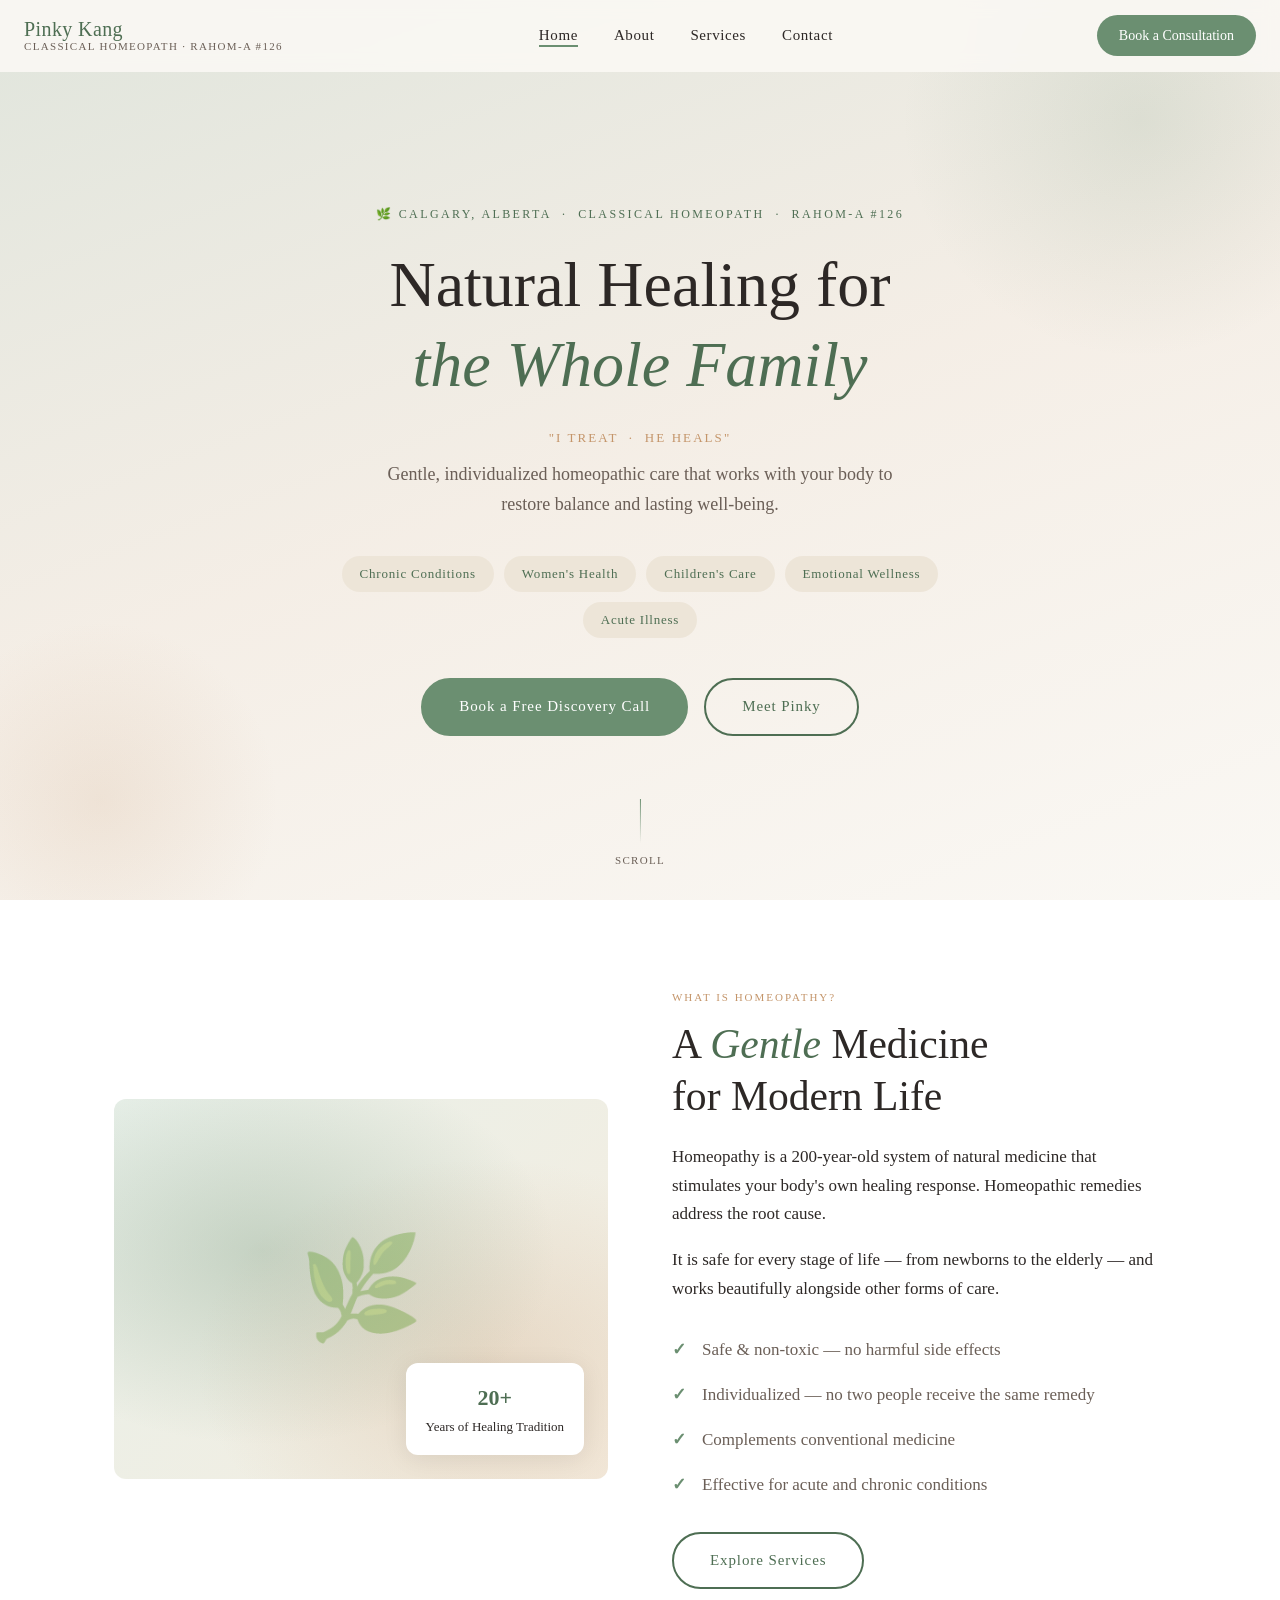
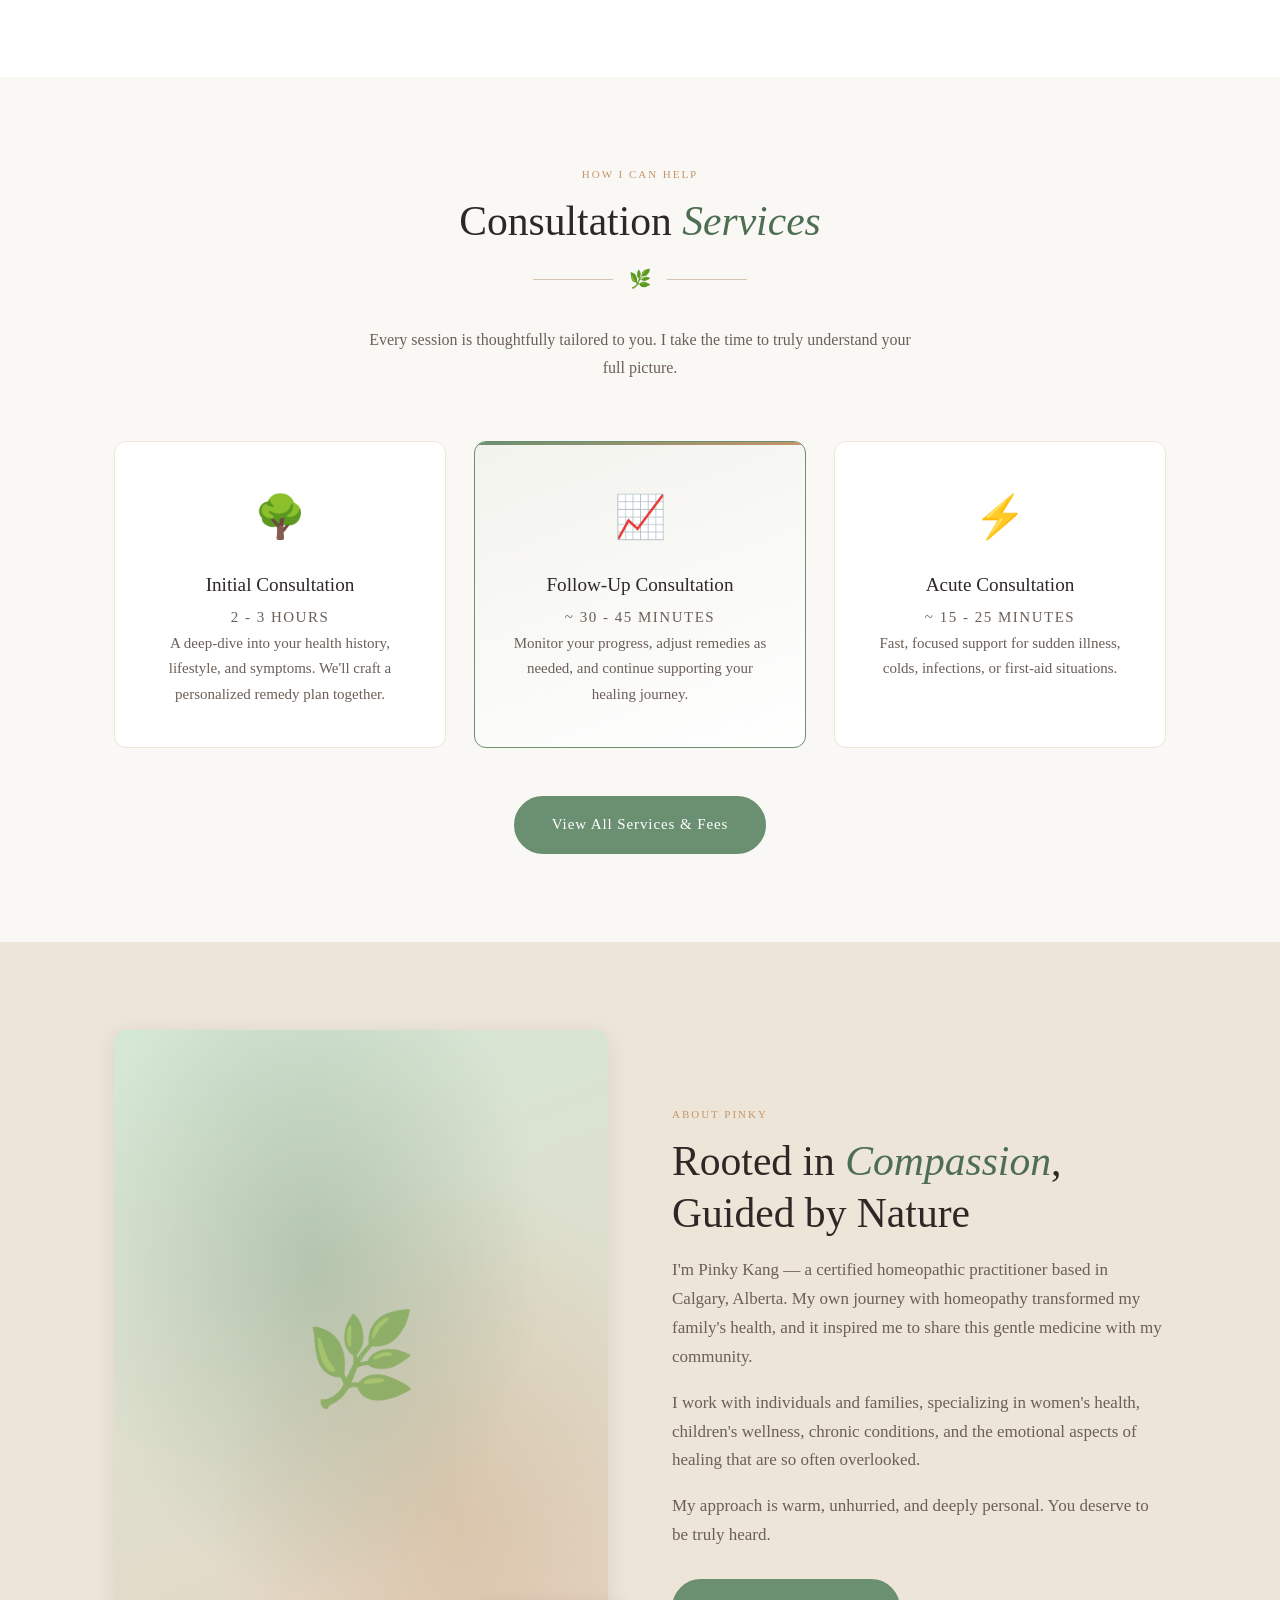
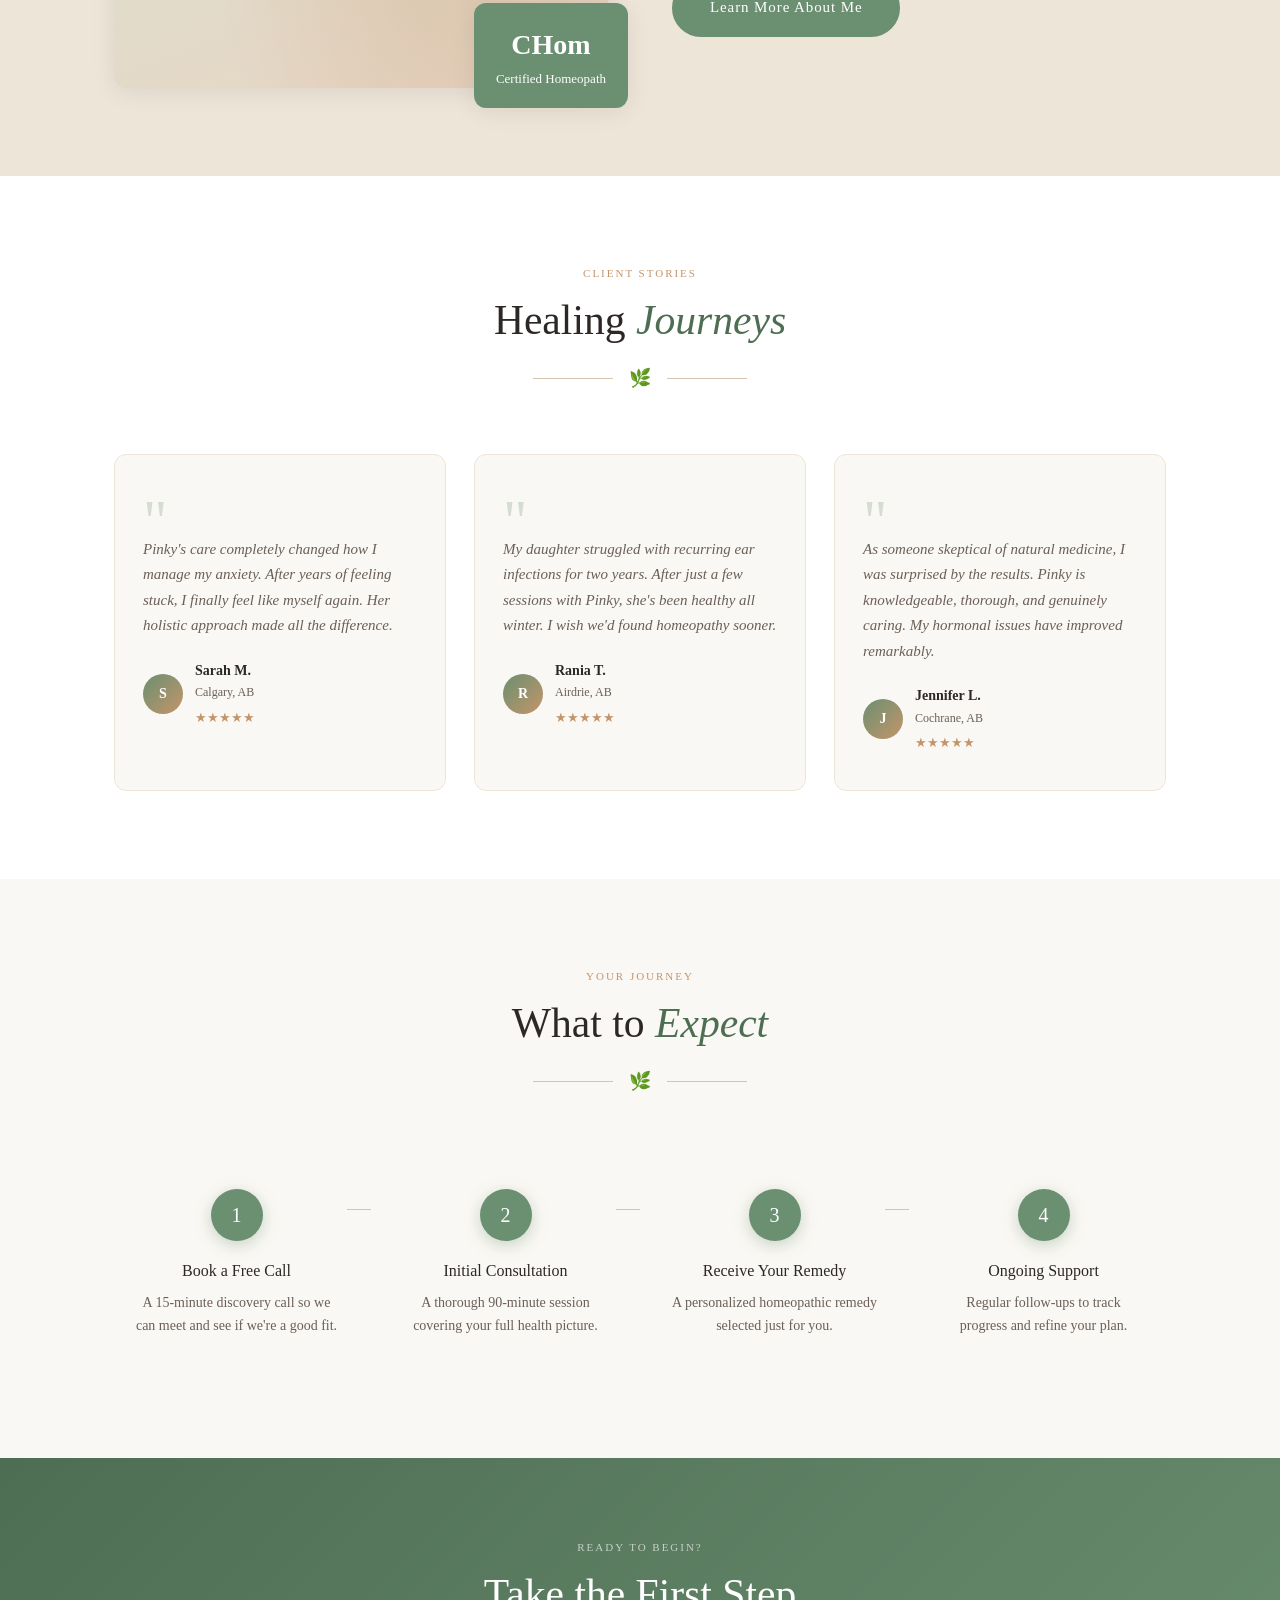
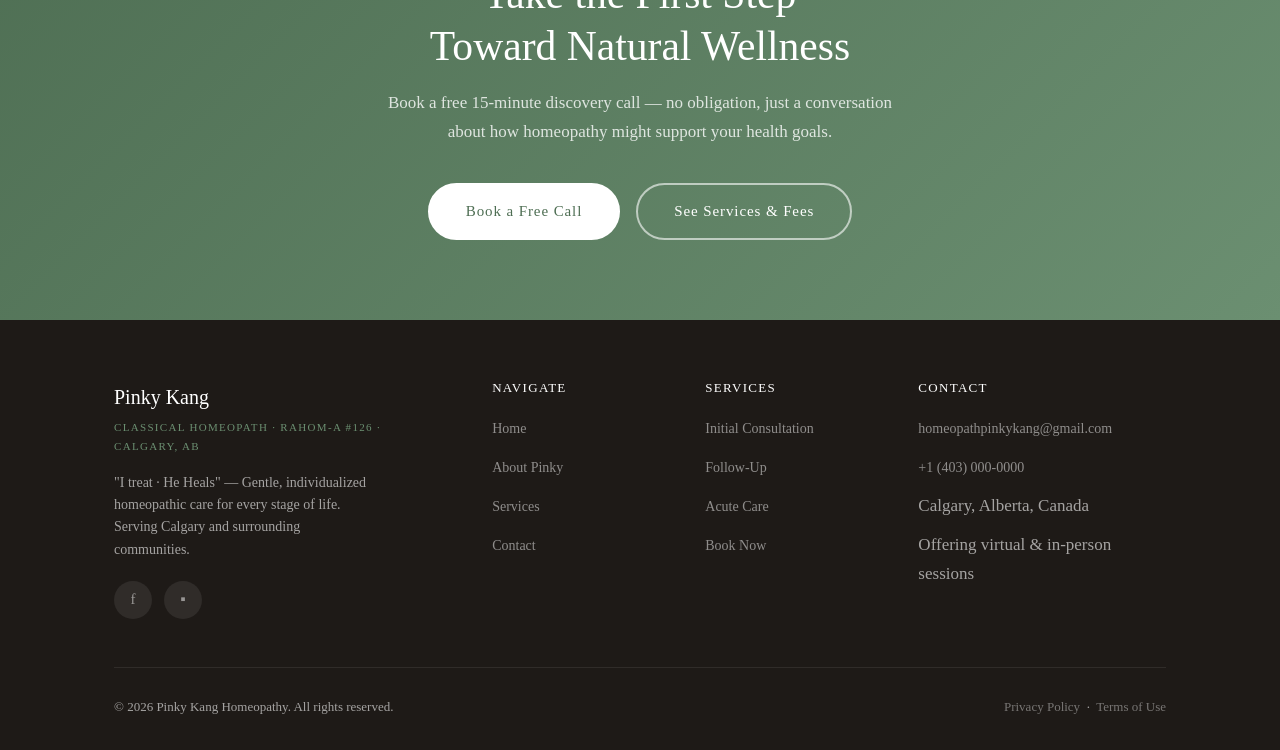
==== commit 590af099: "my changes" ====
--- a/index.html
+++ b/index.html
@@ -130,8 +130,7 @@
           <h2 class="section-title">A <em>Gentle</em> Medicine<br>for Modern Life</h2>
           <p>
             Homeopathy is a 200-year-old system of natural medicine that stimulates your
-            body's own healing response. Unlike conventional treatments that suppress
-            symptoms, homeopathic remedies address the root cause.
+            body's own healing response. Homeopathic remedies address the root cause.
           </p>
           <p>
             It is safe for every stage of life — from newborns to the elderly — and works
@@ -165,19 +164,19 @@
         <div class="service-card reveal reveal-delay-1">
           <span class="service-icon">&#127795;</span>
           <h3>Initial Consultation</h3>
-          <p class="service-duration">90 minutes</p>
+          <p class="service-duration">2 - 3 hours</p>
           <p>A deep-dive into your health history, lifestyle, and symptoms. We'll craft a personalized remedy plan together.</p>
         </div>
         <div class="service-card featured reveal reveal-delay-2">
           <span class="service-icon">&#128200;</span>
           <h3>Follow-Up Consultation</h3>
-          <p class="service-duration">45 minutes</p>
+          <p class="service-duration">~ 30 - 45 minutes</p>
           <p>Monitor your progress, adjust remedies as needed, and continue supporting your healing journey.</p>
         </div>
         <div class="service-card reveal reveal-delay-3">
           <span class="service-icon">&#9889;</span>
           <h3>Acute Consultation</h3>
-          <p class="service-duration">25 minutes</p>
+          <p class="service-duration">~ 15 - 25 minutes</p>
           <p>Fast, focused support for sudden illness, colds, infections, or first-aid situations.</p>
         </div>
       </div>
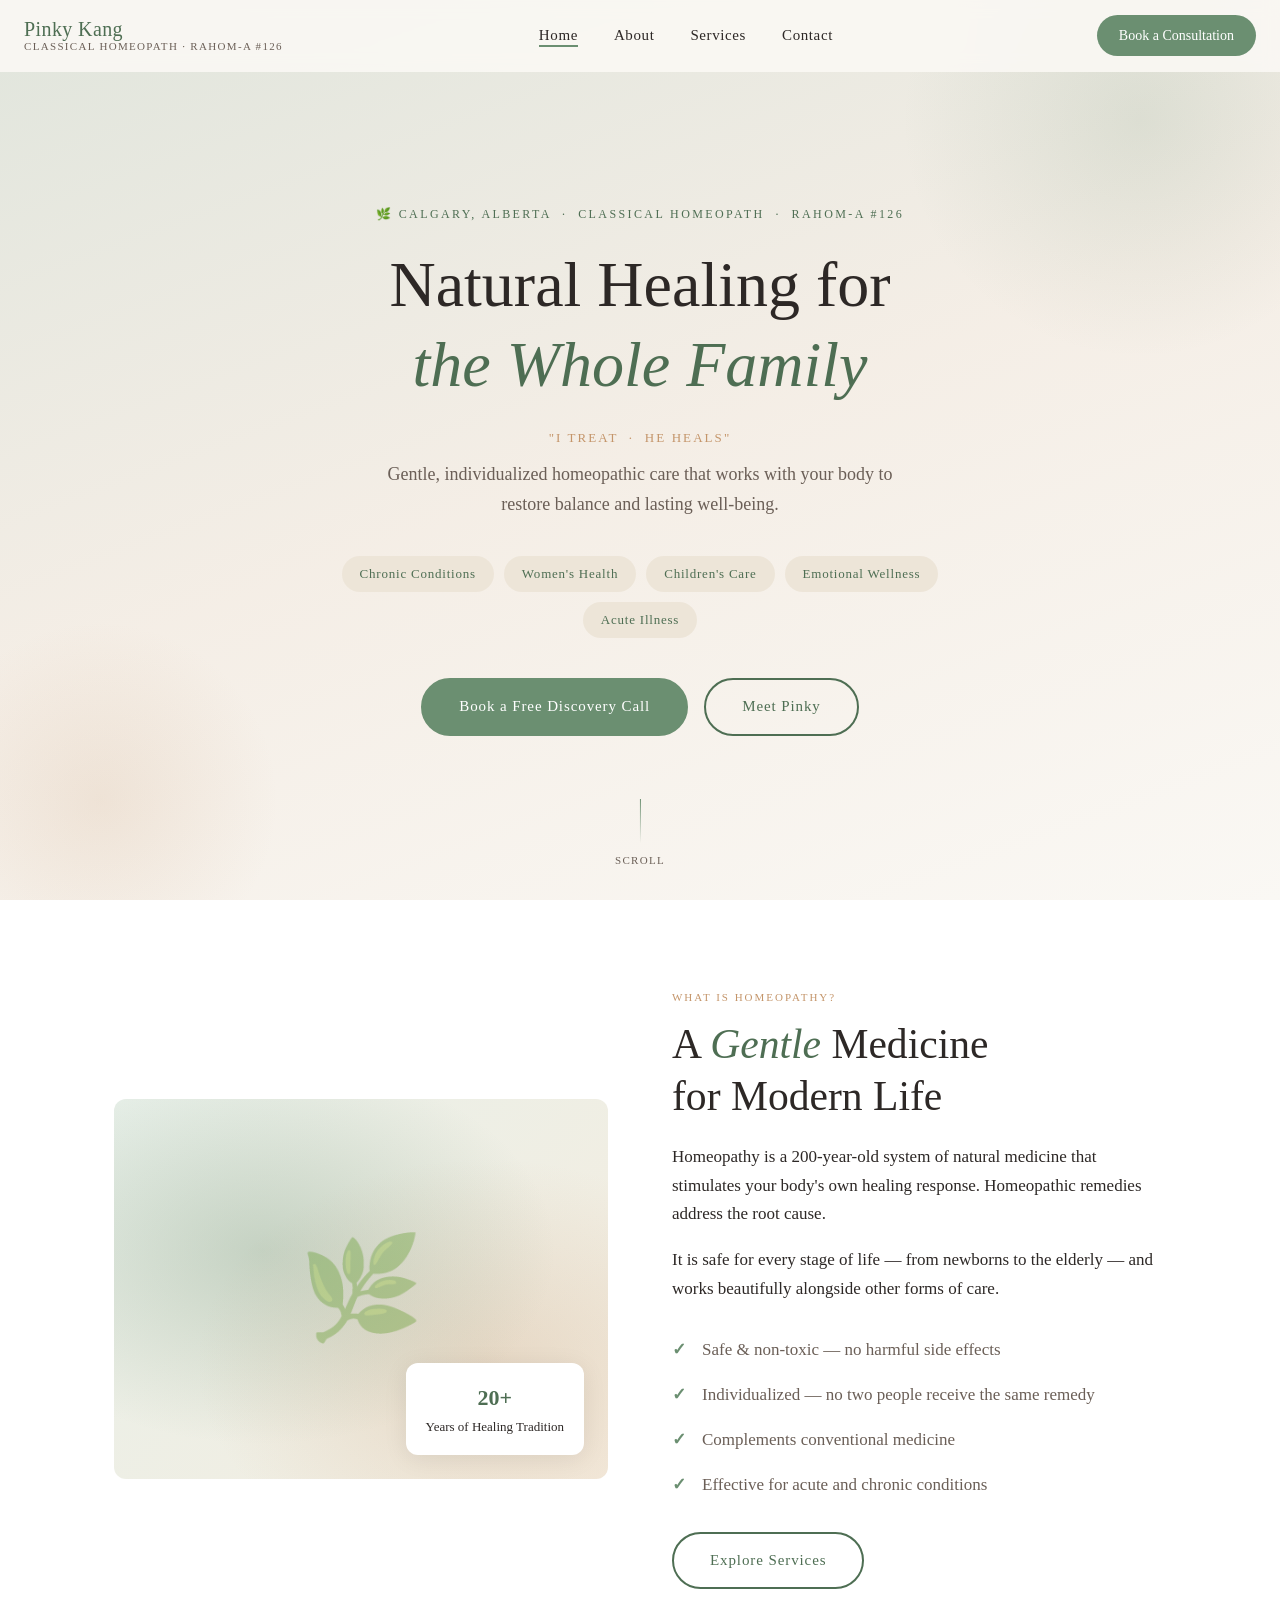
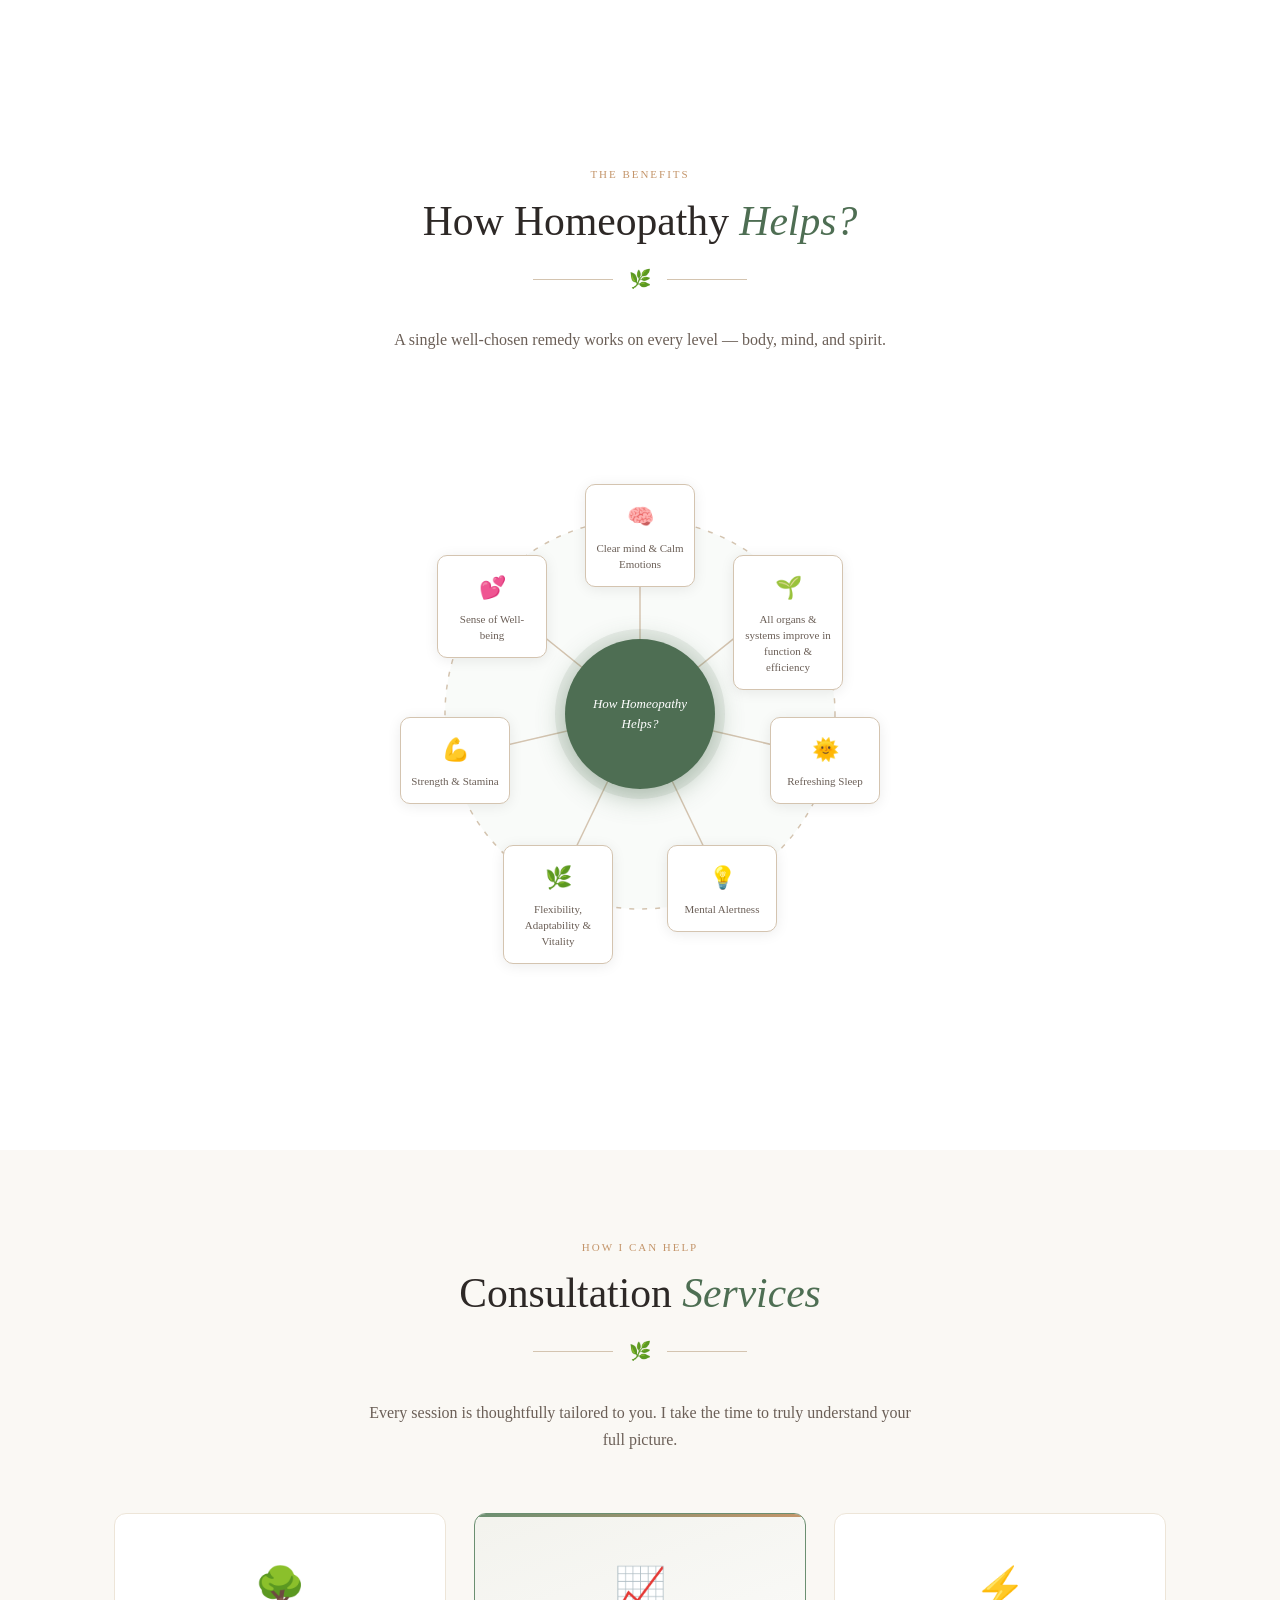
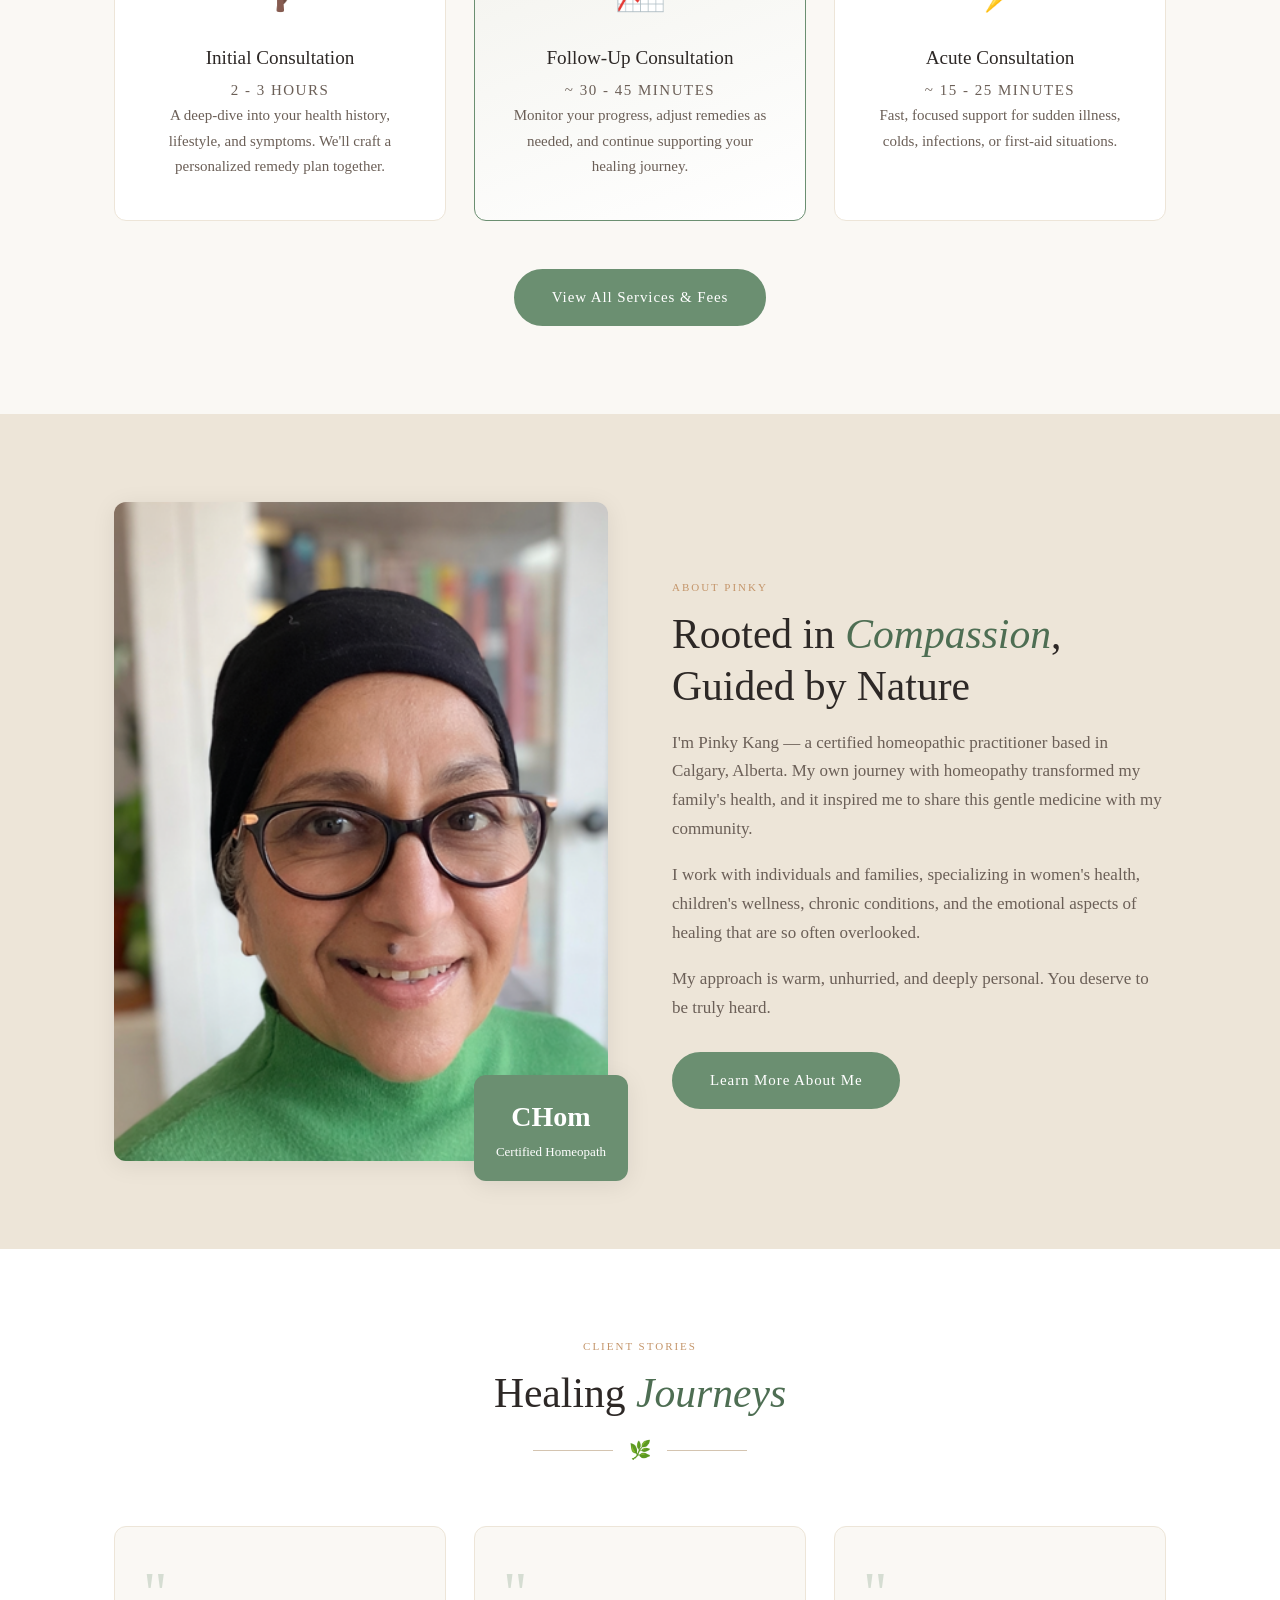
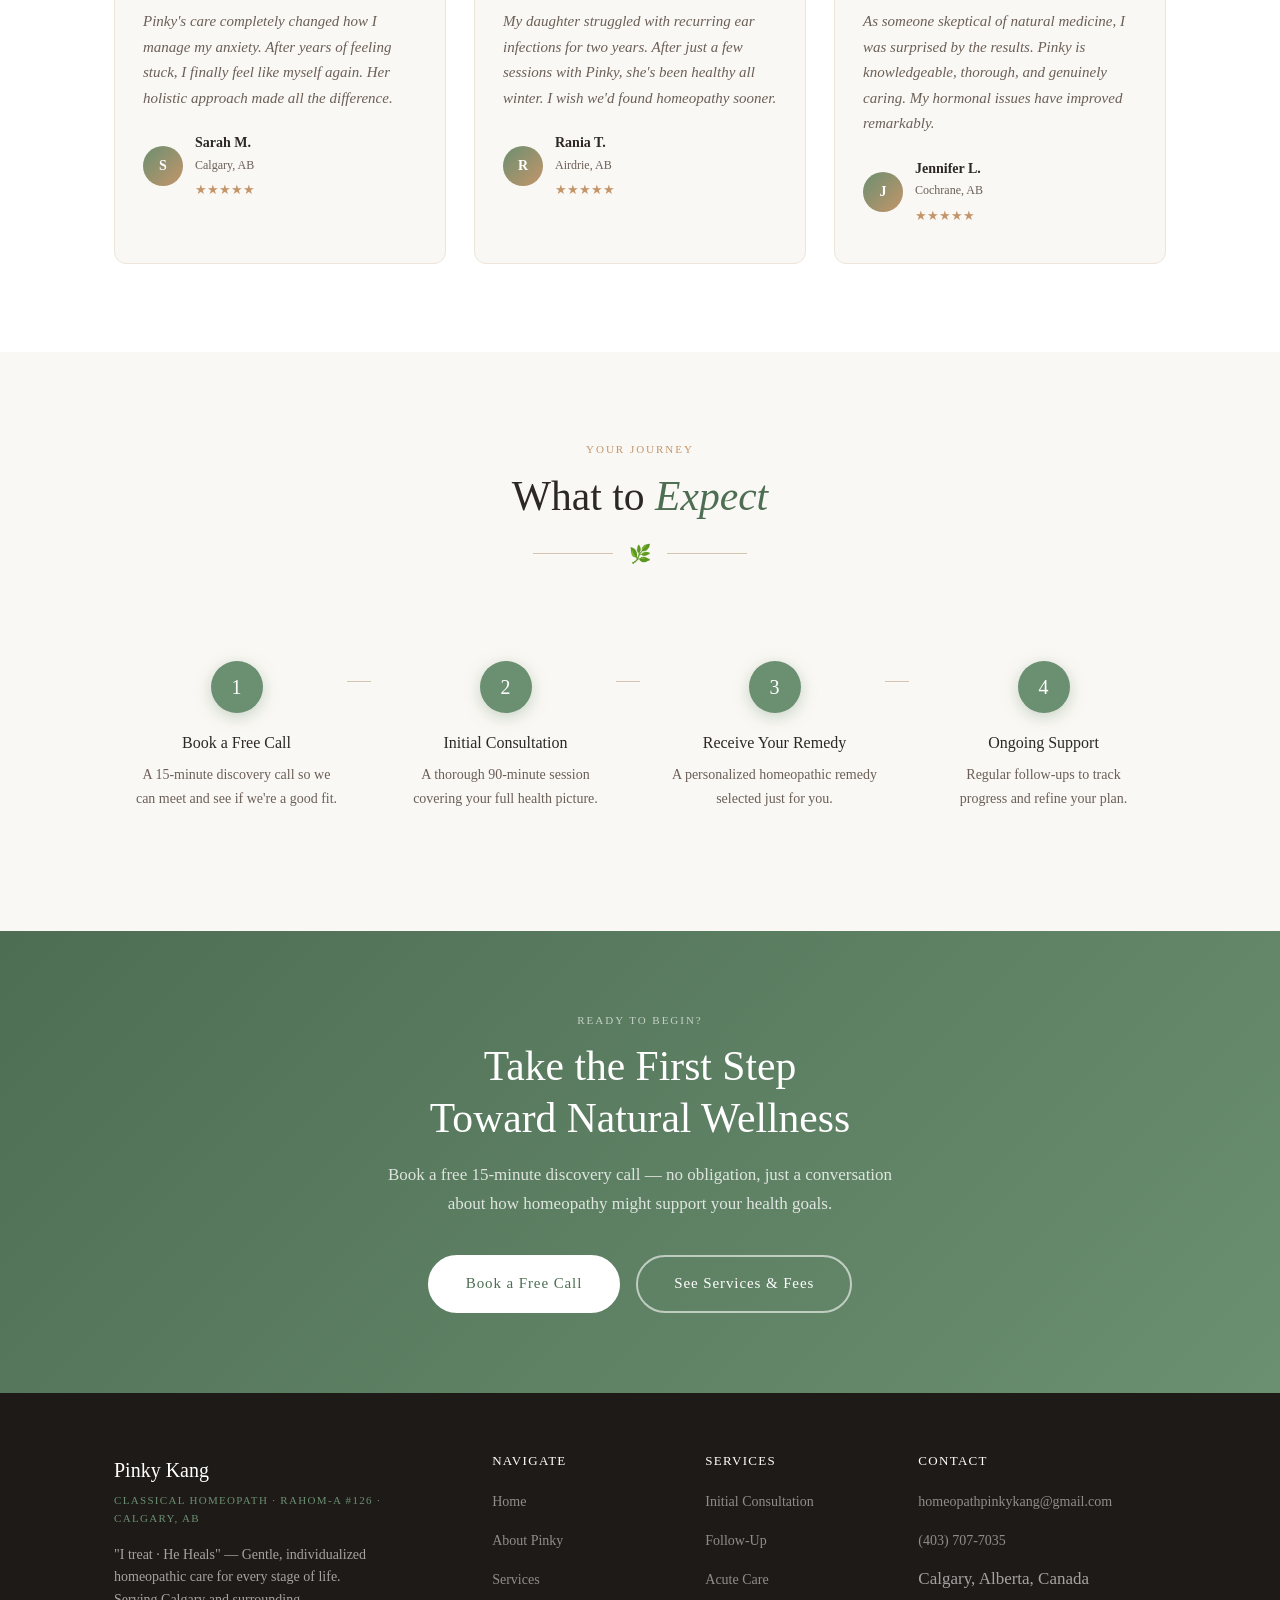
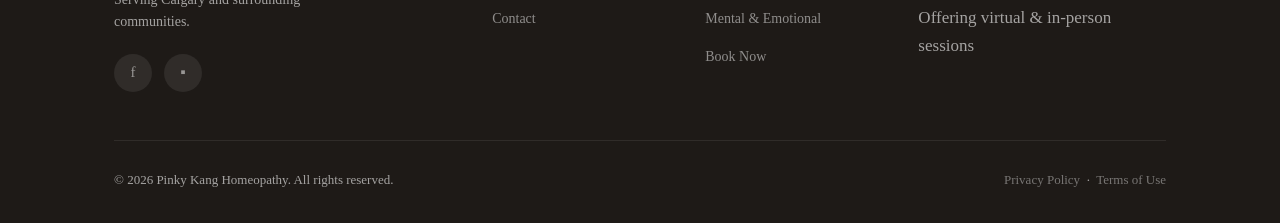
==== commit 5d9aafca: "some changes" ====
--- a/index.html
+++ b/index.html
@@ -37,7 +37,7 @@
     "name": "Pinky Kang Homeopathy",
     "description": "Certified homeopathic practitioner offering individualized natural healing in Calgary, Alberta.",
     "url": "https://pinkykang.ca",
-    "telephone": "+1-403-000-0000",
+    "telephone": "+1-403-707-7035",
     "email": "homeopathpinkykang@gmail.com",
     "address": {
       "@type": "PostalAddress",
@@ -148,6 +148,73 @@
     </div>
   </section>
 
+  <!-- ===== HOW HOMEOPATHY HELPS WHEEL ===== -->
+  <section class="wheel-section">
+    <div class="container">
+      <div class="section-head reveal">
+        <span class="section-label">The Benefits</span>
+        <h2 class="section-title">How Homeopathy <em>Helps?</em></h2>
+        <div class="divider"><span class="divider-icon">&#127807;</span></div>
+        <p class="section-sub">A single well-chosen remedy works on every level — body, mind, and spirit.</p>
+      </div>
+    </div>
+    <div class="wheel-outer reveal">
+      <div class="wheel-graphic">
+        <!-- SVG: dashed outer ring + spoke lines + dots -->
+        <svg class="wheel-svg" viewBox="0 0 600 600" xmlns="http://www.w3.org/2000/svg" aria-hidden="true">
+          <circle cx="300" cy="300" r="195" fill="rgba(107,143,113,.04)" stroke="#d4c4b0" stroke-width="1.5" stroke-dasharray="5 8"/>
+          <line x1="300" y1="300" x2="300" y2="110"  stroke="#d4c4b0" stroke-width="1.5"/>
+          <line x1="300" y1="300" x2="448" y2="181"  stroke="#d4c4b0" stroke-width="1.5"/>
+          <line x1="300" y1="300" x2="485" y2="343"  stroke="#d4c4b0" stroke-width="1.5"/>
+          <line x1="300" y1="300" x2="382" y2="471"  stroke="#d4c4b0" stroke-width="1.5"/>
+          <line x1="300" y1="300" x2="218" y2="471"  stroke="#d4c4b0" stroke-width="1.5"/>
+          <line x1="300" y1="300" x2="115" y2="343"  stroke="#d4c4b0" stroke-width="1.5"/>
+          <line x1="300" y1="300" x2="152" y2="181"  stroke="#d4c4b0" stroke-width="1.5"/>
+          <circle cx="300" cy="110"  r="5" fill="#6b8f71"/>
+          <circle cx="448" cy="181"  r="5" fill="#6b8f71"/>
+          <circle cx="485" cy="343"  r="5" fill="#6b8f71"/>
+          <circle cx="382" cy="471"  r="5" fill="#6b8f71"/>
+          <circle cx="218" cy="471"  r="5" fill="#6b8f71"/>
+          <circle cx="115" cy="343"  r="5" fill="#6b8f71"/>
+          <circle cx="152" cy="181"  r="5" fill="#6b8f71"/>
+        </svg>
+
+        <!-- Center circle -->
+        <div class="wheel-center">How Homeopathy Helps?</div>
+
+        <!-- 7 benefit cards (clockwise from top) -->
+        <div class="wheel-card wc-1">
+          <span class="wc-icon">&#129504;</span>
+          <p>Clear mind &amp; Calm Emotions</p>
+        </div>
+        <div class="wheel-card wc-2">
+          <span class="wc-icon">&#127793;</span>
+          <p>All organs &amp; systems improve in function &amp; efficiency</p>
+        </div>
+        <div class="wheel-card wc-3">
+          <span class="wc-icon">&#127774;</span>
+          <p>Refreshing Sleep</p>
+        </div>
+        <div class="wheel-card wc-4">
+          <span class="wc-icon">&#128161;</span>
+          <p>Mental Alertness</p>
+        </div>
+        <div class="wheel-card wc-5">
+          <span class="wc-icon">&#127807;</span>
+          <p>Flexibility, Adaptability &amp; Vitality</p>
+        </div>
+        <div class="wheel-card wc-6">
+          <span class="wc-icon">&#128170;</span>
+          <p>Strength &amp; Stamina</p>
+        </div>
+        <div class="wheel-card wc-7">
+          <span class="wc-icon">&#128149;</span>
+          <p>Sense of Well-being</p>
+        </div>
+      </div>
+    </div>
+  </section>
+
   <!-- ===== SERVICES SNAPSHOT ===== -->
   <section class="services-section">
     <div class="container">
@@ -191,7 +258,7 @@
     <div class="container">
       <div class="about-grid">
         <div class="about-portrait reveal">
-          <div class="portrait-placeholder">&#127807;</div>
+          <img src="PinkyKangProfile.png" alt="Pinky Kang, Certified Homeopathic Practitioner" class="profile-pic-home" />
           <div class="portrait-tag">
             <strong>CHom</strong>
             Certified Homeopath
@@ -349,6 +416,7 @@
             <li><a href="services.html">Initial Consultation</a></li>
             <li><a href="services.html">Follow-Up</a></li>
             <li><a href="services.html">Acute Care</a></li>
+            <li><a href="services.html">Mental &amp; Emotional</a></li>
             <li><a href="contact.html">Book Now</a></li>
           </ul>
         </div>
@@ -356,7 +424,7 @@
           <h4>Contact</h4>
           <ul class="footer-links">
             <li><a href="mailto:homeopathpinkykang@gmail.com">homeopathpinkykang@gmail.com</a></li>
-            <li><a href="tel:+14030000000">+1 (403) 000-0000</a></li>
+            <li><a href="tel:+14037077035">(403) 707-7035</a></li>
             <li>Calgary, Alberta, Canada</li>
             <li>Offering virtual &amp; in-person sessions</li>
           </ul>
--- a/style.css
+++ b/style.css
@@ -964,6 +964,98 @@
 }
 .footer-bottom a { color: rgba(255,255,255,.4); }
 .footer-bottom a:hover { color: var(--sage); }
+
+/* ===== PROFILE PICTURE ===== */
+.profile-pic-circle {
+  width: 260px;
+  height: 260px;
+  border-radius: 50%;
+  object-fit: cover;
+  object-position: center top;
+  display: block;
+  margin: 0 auto;
+  border: 5px solid var(--sage);
+  box-shadow: 0 8px 32px rgba(107,143,113,.22);
+}
+.profile-pic-home {
+  width: 100%;
+  aspect-ratio: 3/4;
+  border-radius: var(--radius);
+  object-fit: cover;
+  object-position: center top;
+  box-shadow: var(--shadow);
+  display: block;
+}
+
+/* ===== HOW HOMEOPATHY HELPS WHEEL ===== */
+.wheel-section { background: var(--white); }
+.wheel-outer {
+  display: flex;
+  justify-content: center;
+  padding-bottom: 48px;
+  overflow: hidden;
+}
+.wheel-graphic {
+  position: relative;
+  width: 600px;
+  height: 600px;
+  flex-shrink: 0;
+}
+.wheel-svg {
+  position: absolute;
+  top: 0; left: 0;
+  width: 100%;
+  height: 100%;
+  pointer-events: none;
+}
+.wheel-center {
+  position: absolute;
+  width: 150px;
+  height: 150px;
+  top: 300px;
+  left: 300px;
+  transform: translate(-50%, -50%);
+  border-radius: 50%;
+  background: var(--sage-dk);
+  color: var(--white);
+  display: flex;
+  align-items: center;
+  justify-content: center;
+  text-align: center;
+  font-family: Georgia, serif;
+  font-style: italic;
+  font-size: 13px;
+  line-height: 1.5;
+  padding: 24px;
+  z-index: 5;
+  box-shadow: 0 6px 28px rgba(78,110,83,.45), 0 0 0 10px rgba(78,110,83,.1);
+}
+.wheel-card {
+  position: absolute;
+  width: 110px;
+  background: var(--white);
+  border: 1.5px solid var(--tan-dk);
+  border-radius: 10px;
+  padding: 13px 10px;
+  text-align: center;
+  z-index: 4;
+  box-shadow: 0 2px 14px rgba(0,0,0,.08);
+  transition: transform var(--trans), box-shadow var(--trans), border-color var(--trans);
+}
+.wheel-card:hover {
+  transform: scale(1.07);
+  box-shadow: 0 6px 22px rgba(107,143,113,.22);
+  border-color: var(--sage);
+}
+.wc-icon { font-size: 22px; display: block; margin-bottom: 6px; }
+.wheel-card p { margin: 0; font-size: 11px; color: var(--text-lt); line-height: 1.45; }
+.wc-1 { top: 70px;  left: 245px; }
+.wc-2 { top: 141px; left: 393px; }
+.wc-3 { top: 303px; left: 430px; }
+.wc-4 { top: 431px; left: 327px; }
+.wc-5 { top: 431px; left: 163px; }
+.wc-6 { top: 303px; left: 60px;  }
+.wc-7 { top: 141px; left: 97px;  }
 
 /* ===== RESPONSIVE ===== */
 @media (max-width: 900px) {
@@ -979,6 +1071,11 @@
   .contact-grid { grid-template-columns: 1fr; }
   .footer-grid { grid-template-columns: 1fr 1fr; }
   .about-portrait { max-width: 360px; }
+  .wheel-graphic {
+    transform: scale(0.72);
+    transform-origin: top center;
+    margin-bottom: -168px;
+  }
 }
 
 @media (max-width: 640px) {
@@ -991,4 +1088,9 @@
   .footer-bottom { flex-direction: column; text-align: center; }
   .form-row { grid-template-columns: 1fr; }
   .hero-pill { font-size: 12px; }
-}
+  .wheel-graphic {
+    transform: scale(0.5);
+    transform-origin: top center;
+    margin-bottom: -300px;
+  }
+}
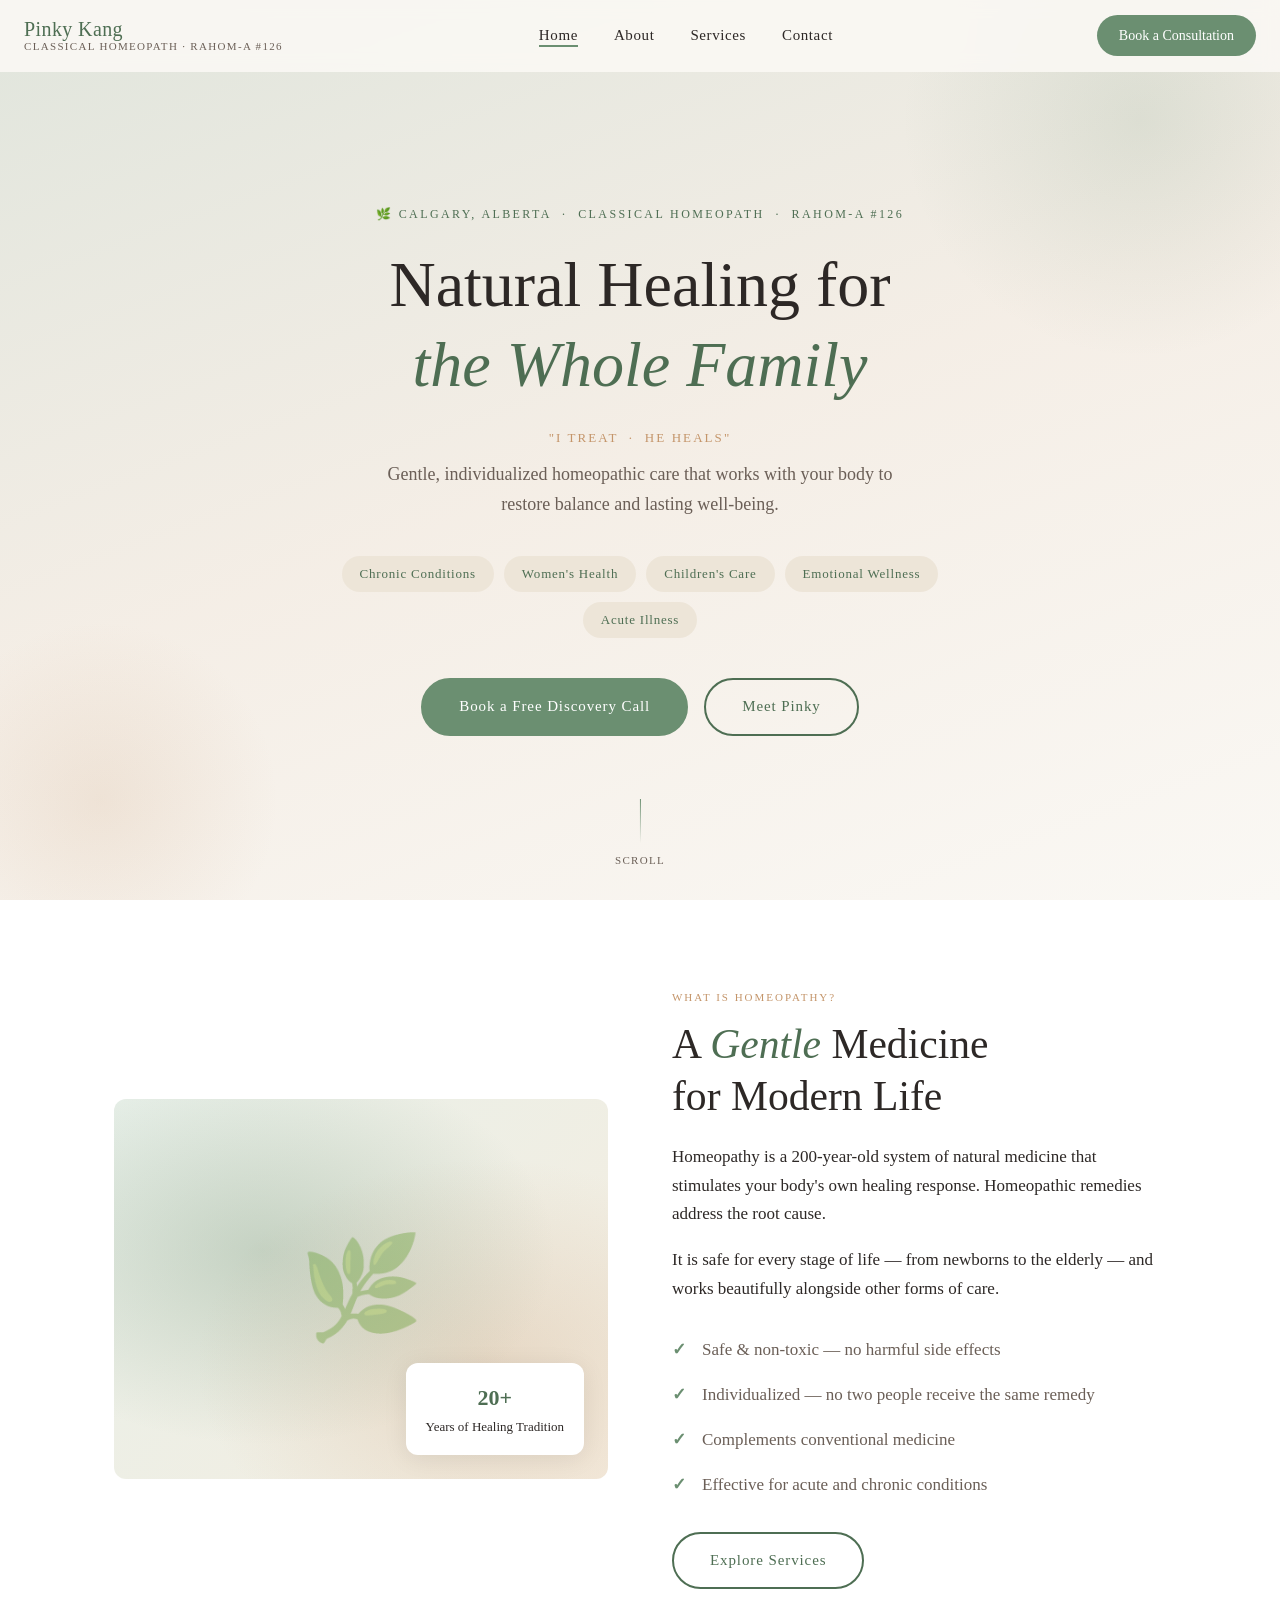
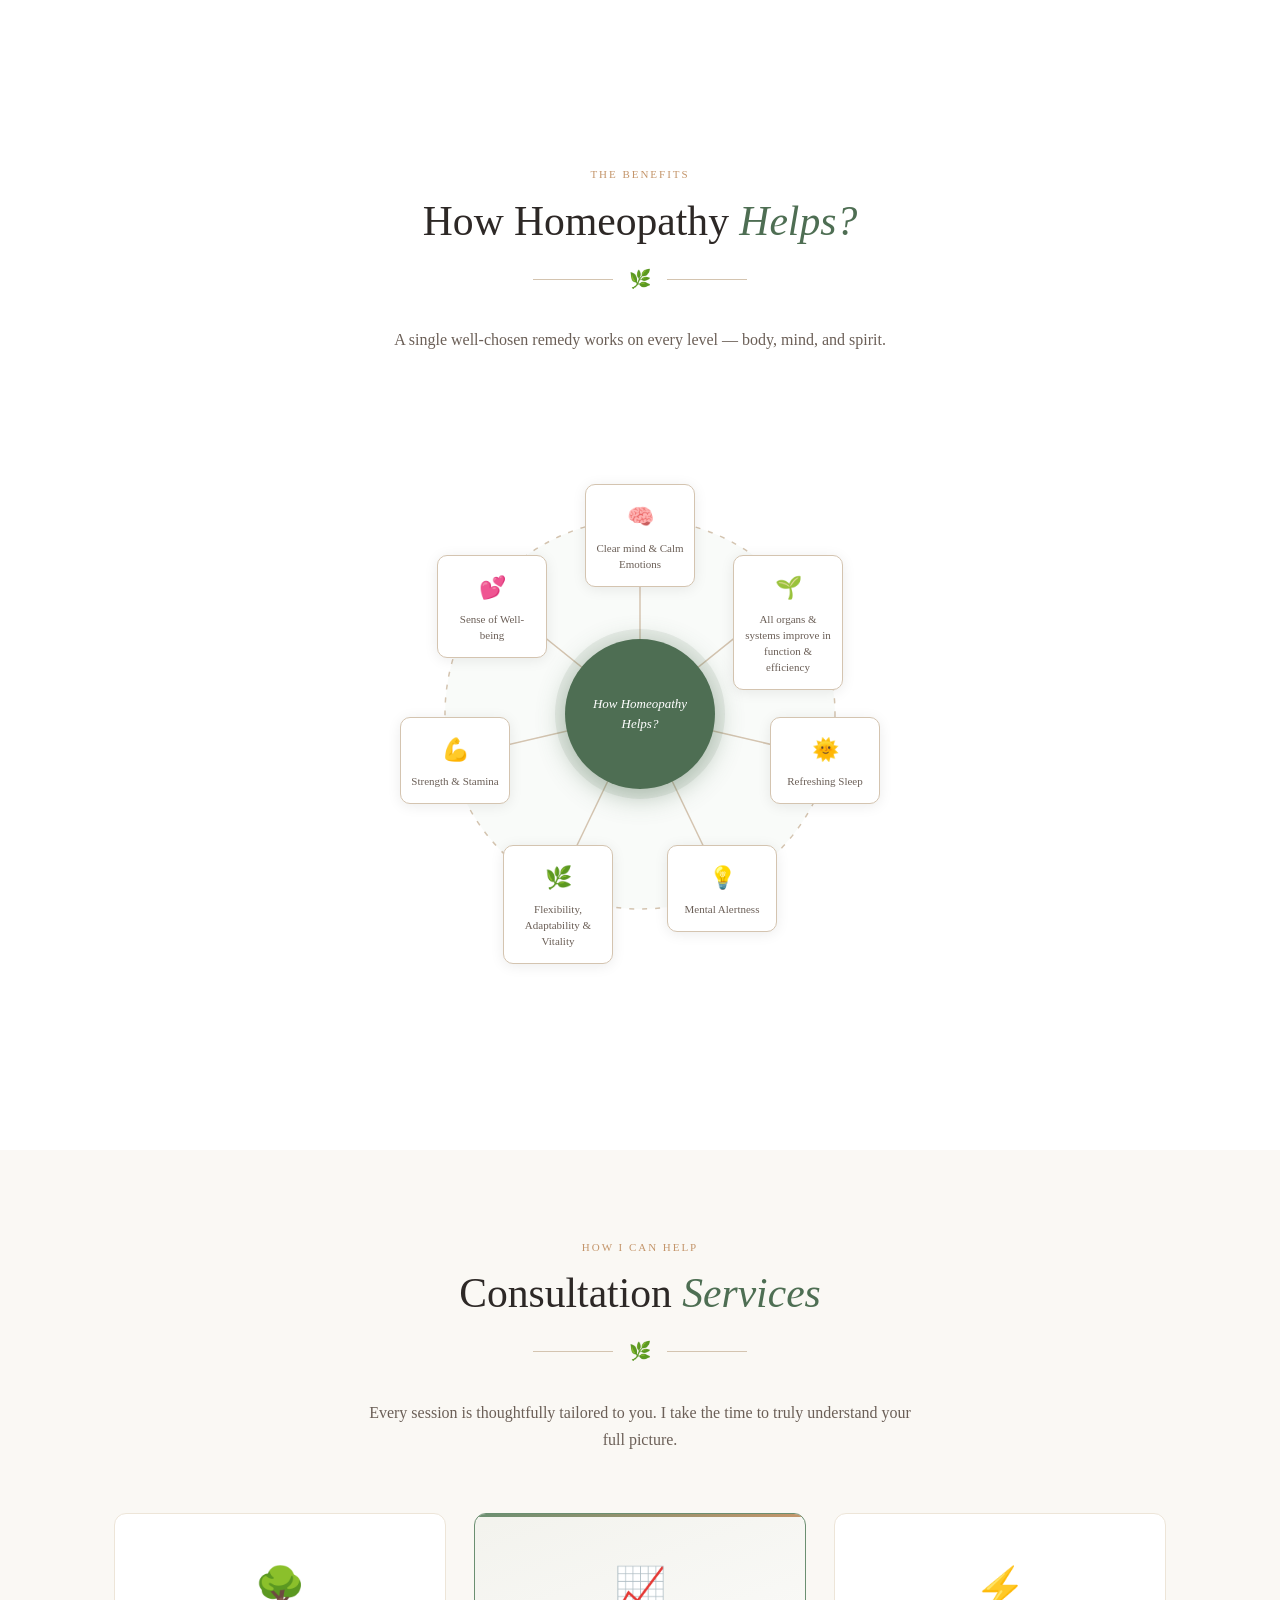
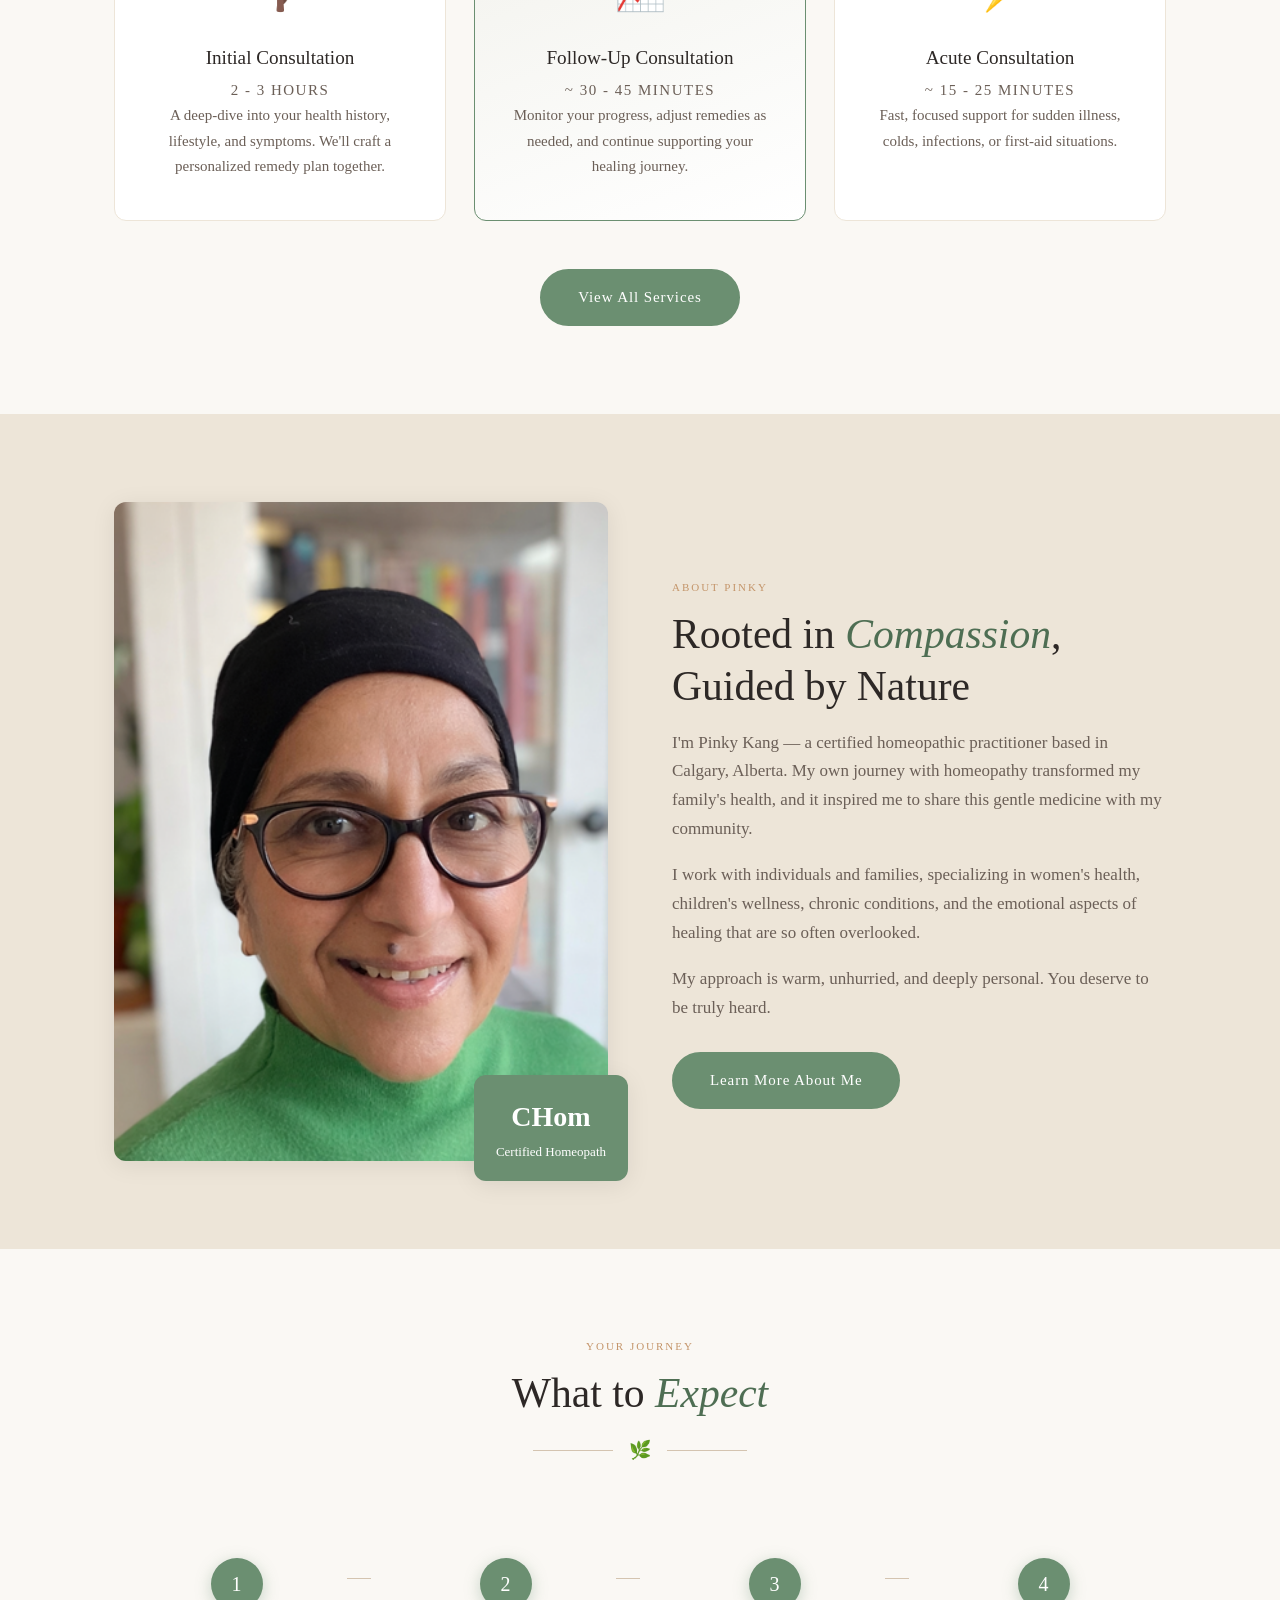
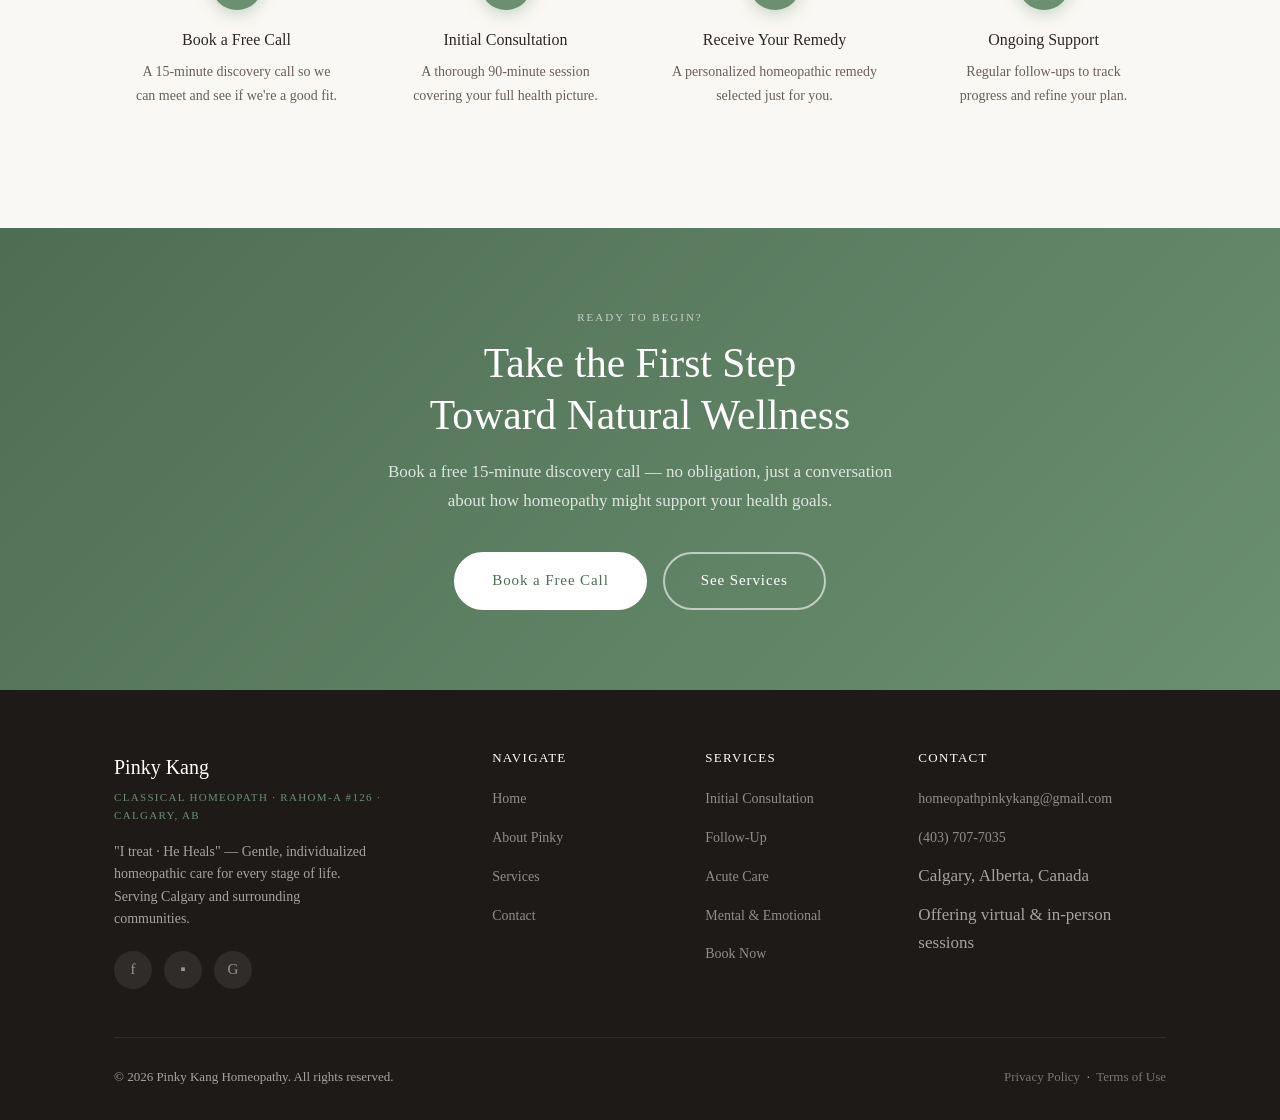
==== commit 8c9fcc67: "changes done" ====
--- a/index.html
+++ b/index.html
@@ -248,7 +248,7 @@
         </div>
       </div>
       <div class="services-cta reveal">
-        <a href="services.html" class="btn btn-primary">View All Services &amp; Fees</a>
+        <a href="services.html" class="btn btn-primary">View All Services</a>
       </div>
     </div>
   </section>
@@ -286,58 +286,6 @@
     </div>
   </section>
 
-  <!-- ===== TESTIMONIALS ===== -->
-  <section class="testimonials-section">
-    <div class="container">
-      <div class="section-head reveal">
-        <span class="section-label">Client Stories</span>
-        <h2 class="section-title">Healing <em>Journeys</em></h2>
-        <div class="divider"><span class="divider-icon">&#127807;</span></div>
-      </div>
-      <div class="testimonials-grid">
-        <div class="testimonial-card reveal reveal-delay-1">
-          <span class="quote-mark">"</span>
-          <p>Pinky's care completely changed how I manage my anxiety. After years of feeling
-          stuck, I finally feel like myself again. Her holistic approach made all the difference.</p>
-          <div class="testimonial-author">
-            <div class="author-avatar">S</div>
-            <div class="author-info">
-              <span class="author-name">Sarah M.</span>
-              <span class="author-loc">Calgary, AB</span>
-              <span class="stars">&#9733;&#9733;&#9733;&#9733;&#9733;</span>
-            </div>
-          </div>
-        </div>
-        <div class="testimonial-card reveal reveal-delay-2">
-          <span class="quote-mark">"</span>
-          <p>My daughter struggled with recurring ear infections for two years. After just a
-          few sessions with Pinky, she's been healthy all winter. I wish we'd found homeopathy sooner.</p>
-          <div class="testimonial-author">
-            <div class="author-avatar">R</div>
-            <div class="author-info">
-              <span class="author-name">Rania T.</span>
-              <span class="author-loc">Airdrie, AB</span>
-              <span class="stars">&#9733;&#9733;&#9733;&#9733;&#9733;</span>
-            </div>
-          </div>
-        </div>
-        <div class="testimonial-card reveal reveal-delay-3">
-          <span class="quote-mark">"</span>
-          <p>As someone skeptical of natural medicine, I was surprised by the results. Pinky is
-          knowledgeable, thorough, and genuinely caring. My hormonal issues have improved remarkably.</p>
-          <div class="testimonial-author">
-            <div class="author-avatar">J</div>
-            <div class="author-info">
-              <span class="author-name">Jennifer L.</span>
-              <span class="author-loc">Cochrane, AB</span>
-              <span class="stars">&#9733;&#9733;&#9733;&#9733;&#9733;</span>
-            </div>
-          </div>
-        </div>
-      </div>
-    </div>
-  </section>
-
   <!-- ===== WHAT TO EXPECT ===== -->
   <section class="expect-section">
     <div class="container">
@@ -383,7 +331,7 @@
       about how homeopathy might support your health goals.</p>
       <div class="cta-actions">
         <a href="contact.html" class="btn btn-white">Book a Free Call</a>
-        <a href="services.html" class="btn btn-outline-white">See Services &amp; Fees</a>
+        <a href="services.html" class="btn btn-outline-white">See Services</a>
       </div>
     </div>
   </section>
@@ -399,6 +347,7 @@
           <div class="footer-social">
             <a href="#" class="social-btn" aria-label="Facebook">f</a>
             <a href="#" class="social-btn" aria-label="Instagram">&#9642;</a>
+            <a href="https://share.google/hr4Il6LVmAOpRfDPN" target="_blank" rel="noopener" class="social-btn" aria-label="Google Business Profile" title="Google Business Profile">G</a>
           </div>
         </div>
         <div class="footer-col">
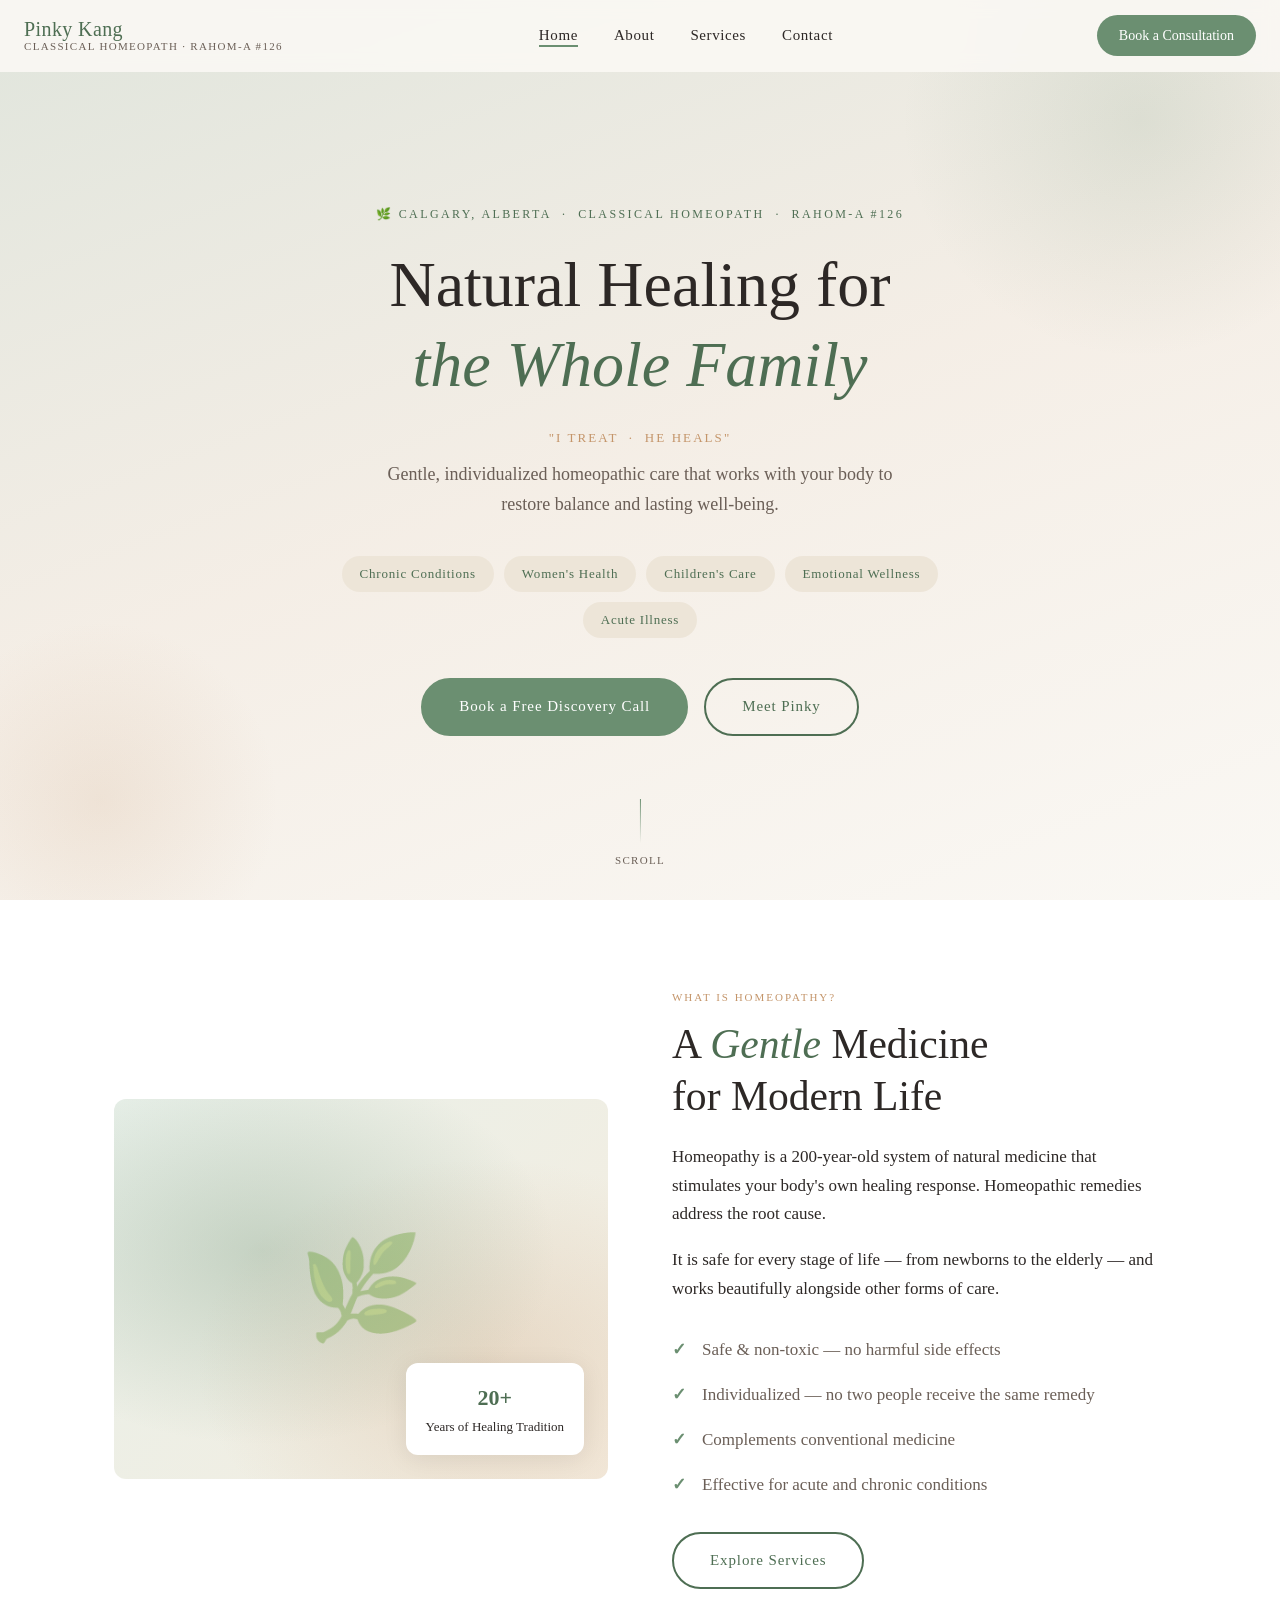
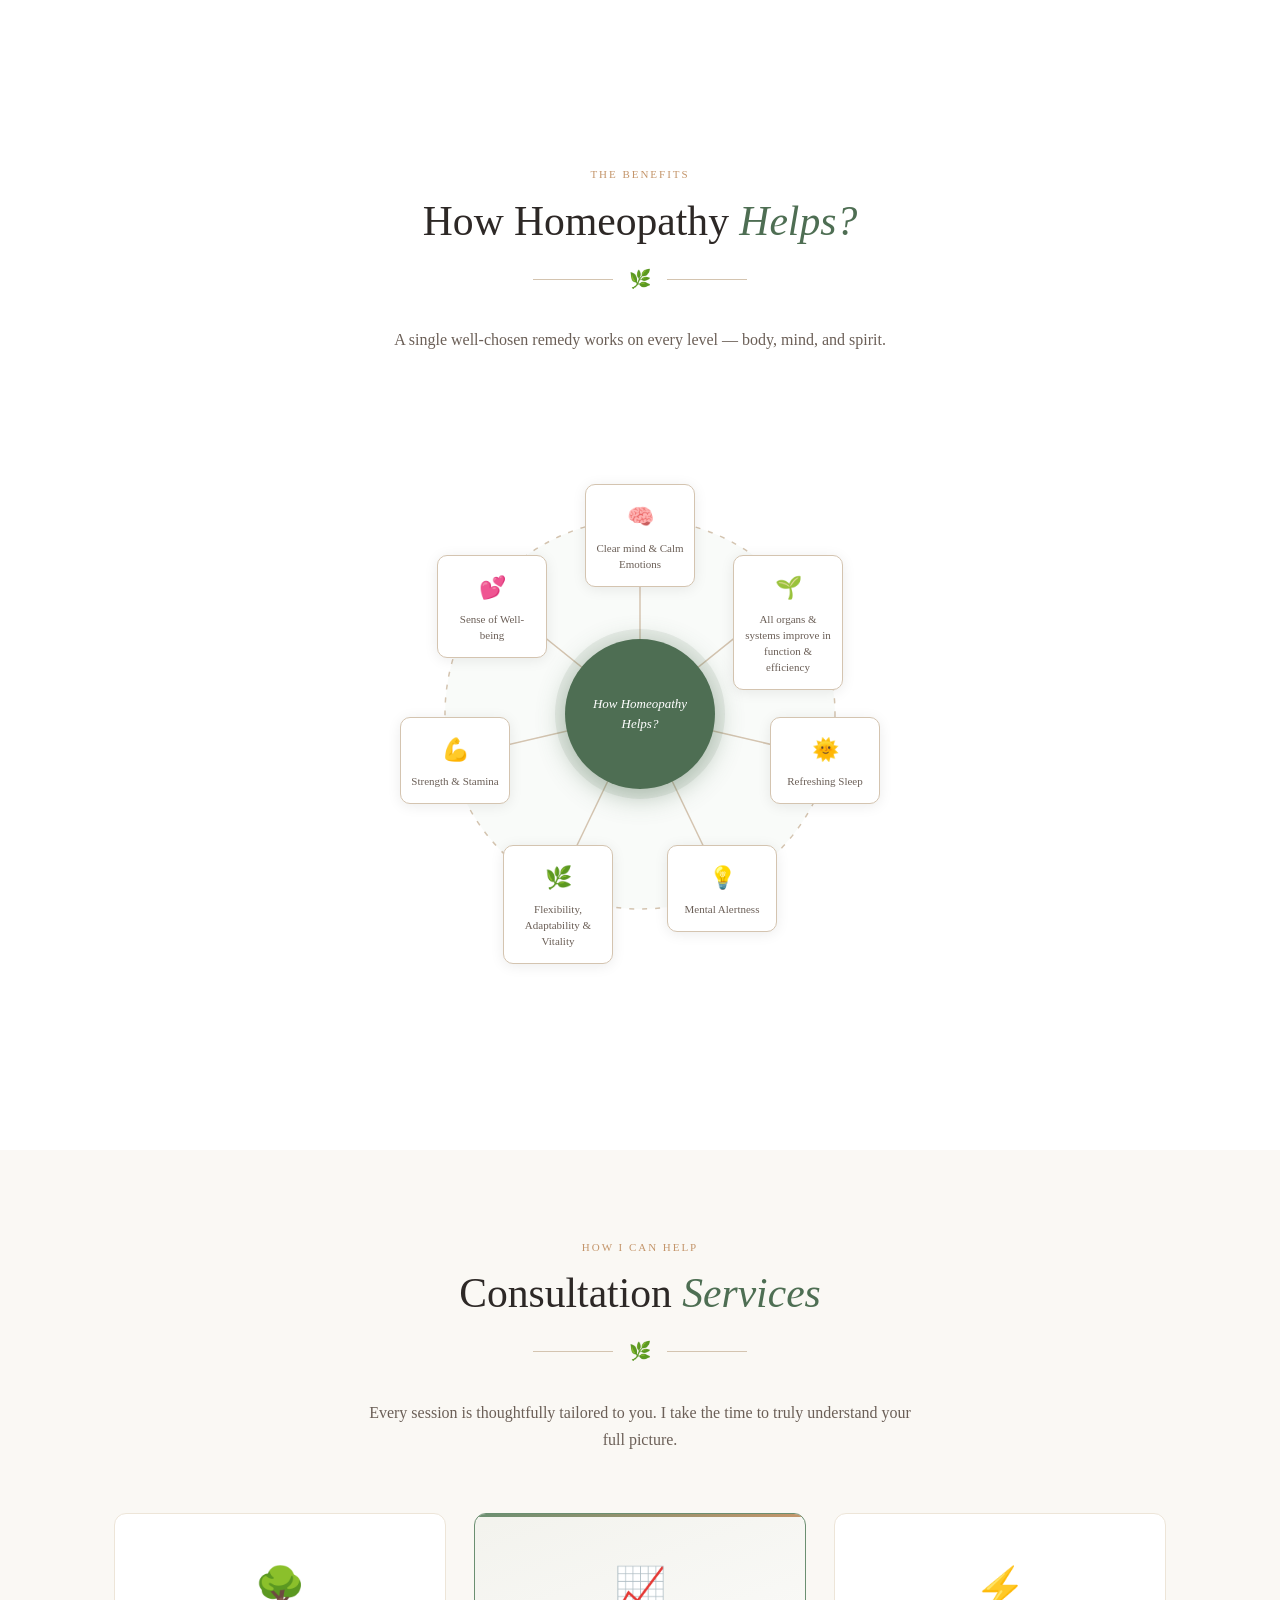
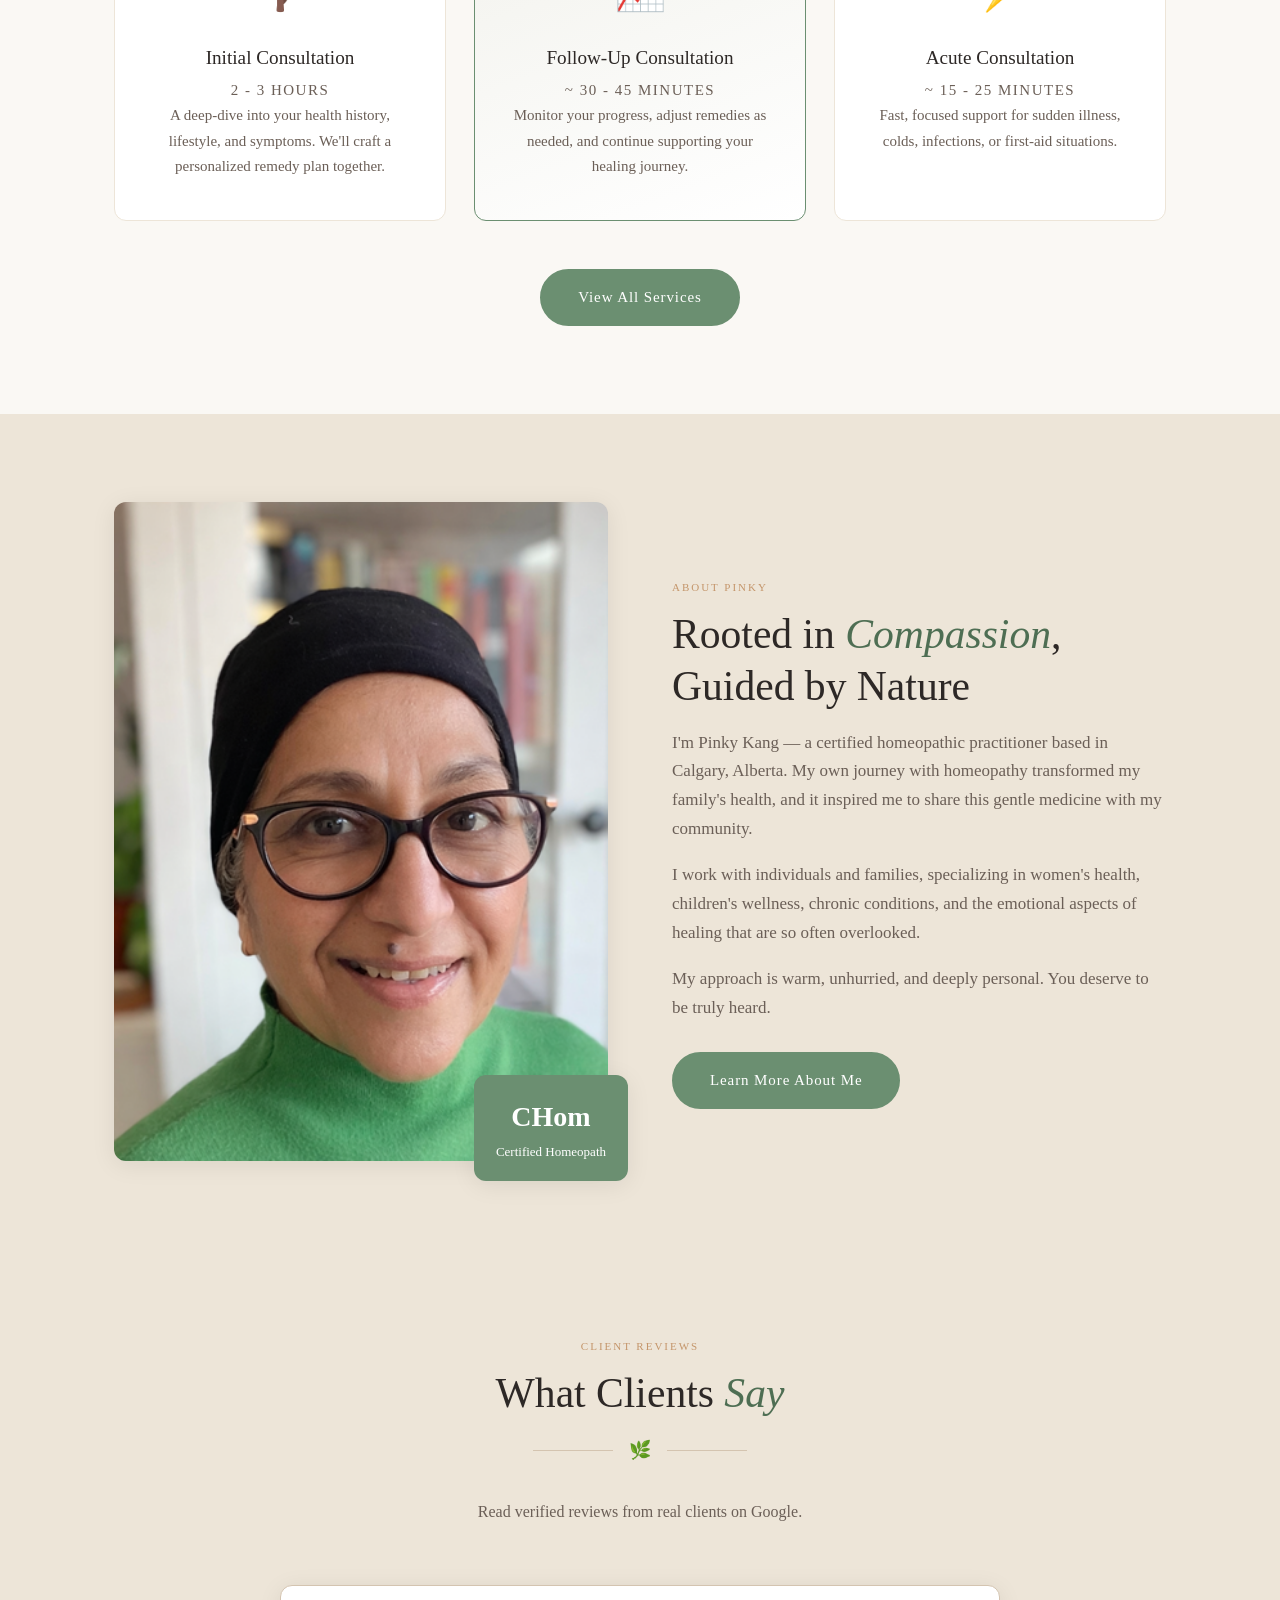
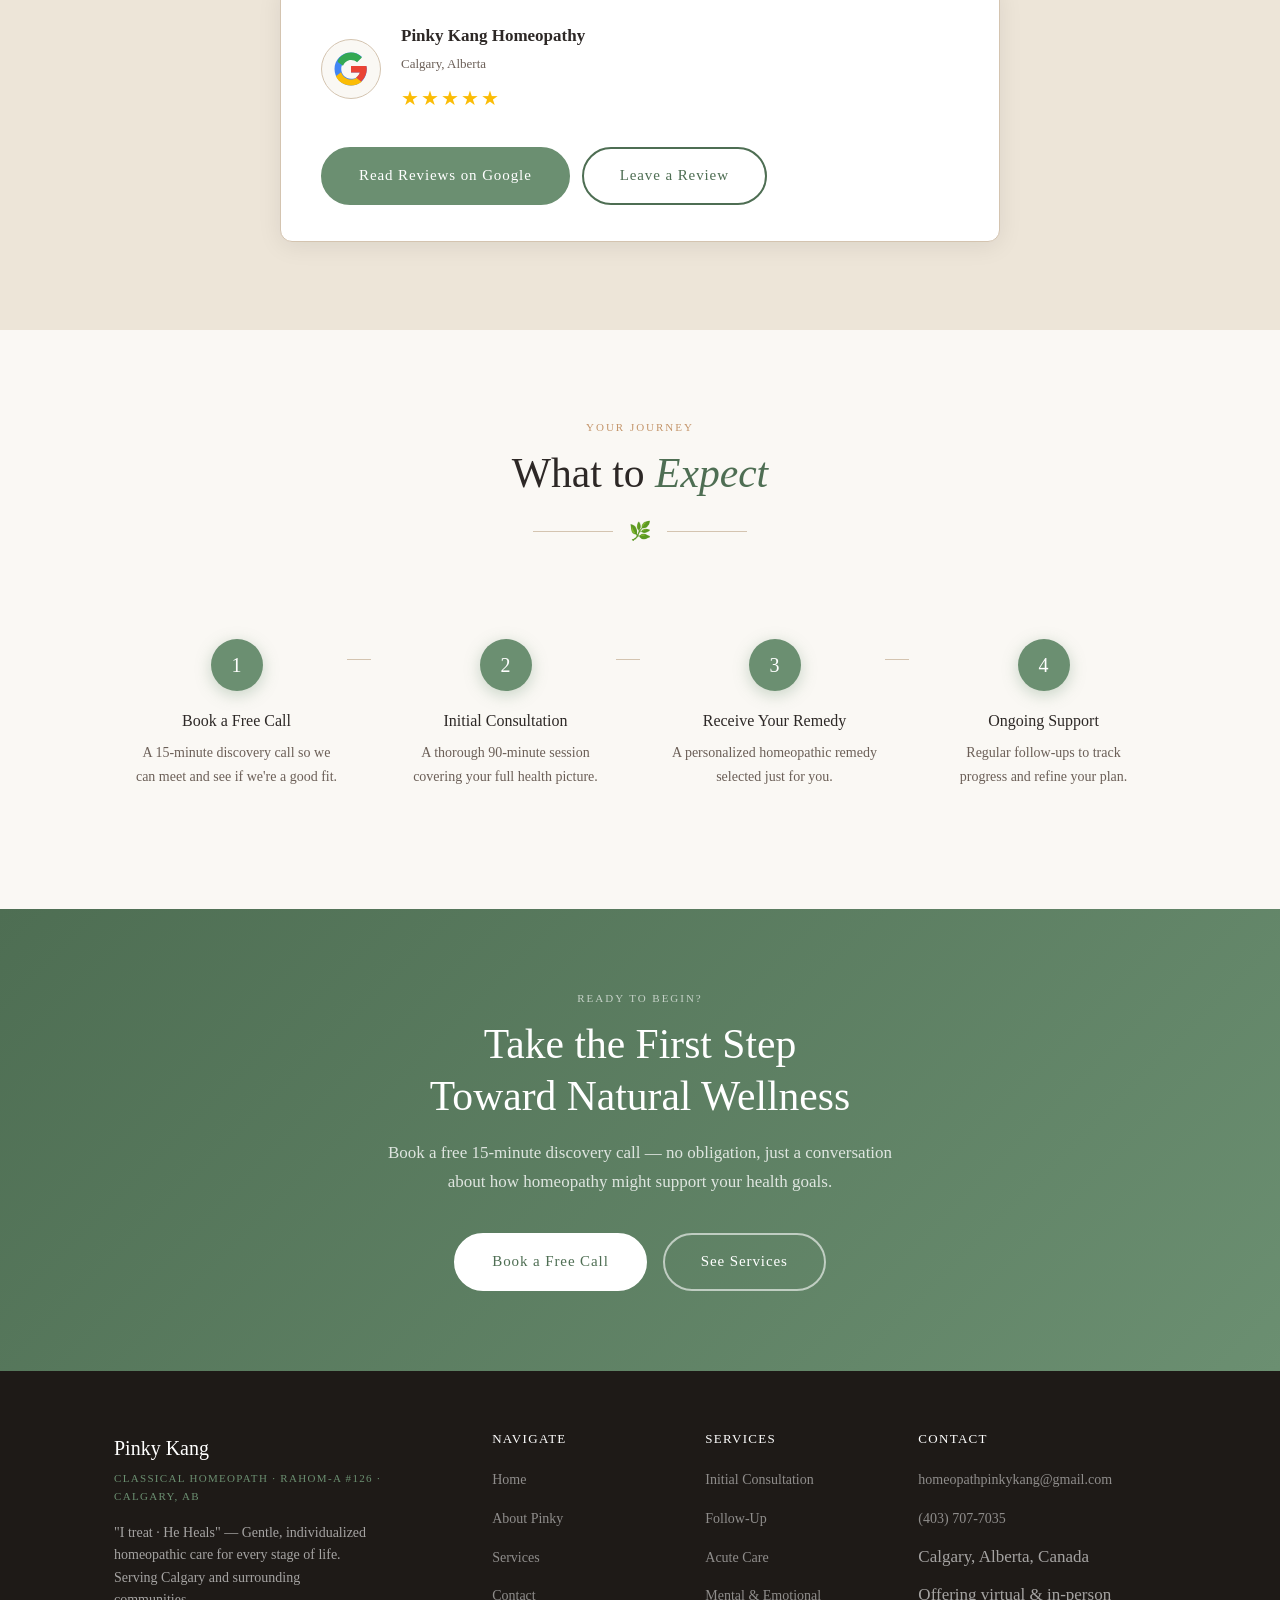
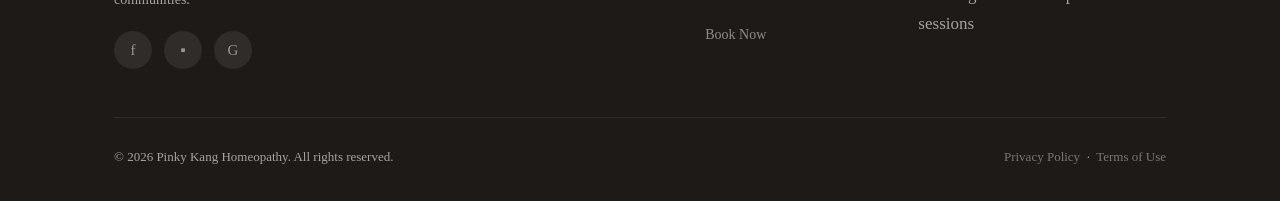
==== commit 359a818f: "reviews done" ====
--- a/index.html
+++ b/index.html
@@ -286,6 +286,41 @@
     </div>
   </section>
 
+  <!-- ===== GOOGLE REVIEWS ===== -->
+  <section class="reviews-section">
+    <div class="container">
+      <div class="section-head reveal">
+        <span class="section-label">Client Reviews</span>
+        <h2 class="section-title">What Clients <em>Say</em></h2>
+        <div class="divider"><span class="divider-icon">&#127807;</span></div>
+        <p class="section-sub">Read verified reviews from real clients on Google.</p>
+      </div>
+
+      <div class="reviews-google-card reveal">
+        <div class="rgc-left">
+          <div class="rgc-logo">
+            <svg width="36" height="36" viewBox="0 0 48 48" xmlns="http://www.w3.org/2000/svg" aria-hidden="true">
+              <path fill="#4285F4" d="M44.5 20H24v8.5h11.8C34.7 33.9 30.1 37 24 37c-7.2 0-13-5.8-13-13s5.8-13 13-13c3.1 0 5.9 1.1 8.1 2.9l6.4-6.4C34.6 4.1 29.6 2 24 2 11.8 2 2 11.8 2 24s9.8 22 22 22c11 0 21-8 21-22 0-1.3-.2-2.7-.5-4z"/>
+              <path fill="#34A853" d="M6.3 14.7l7 5.1C15.1 15.5 19.2 12 24 12c3.1 0 5.9 1.1 8.1 2.9l6.4-6.4C34.6 4.1 29.6 2 24 2c-7.6 0-14.3 4.4-17.7 10.7z"/>
+              <path fill="#FBBC05" d="M24 46c5.5 0 10.5-1.9 14.4-5l-6.7-5.5C29.5 37 26.9 38 24 38c-6.1 0-11.3-4.1-13.2-9.7l-7 5.4C7.5 41.4 15.2 46 24 46z"/>
+              <path fill="#EA4335" d="M44.5 20H24v8.5h11.8c-.9 2.8-2.7 5.1-5.1 6.7l6.7 5.5C41.4 37.3 45 31.3 45 24c0-1.3-.2-2.7-.5-4z"/>
+            </svg>
+          </div>
+          <div class="rgc-info">
+            <strong>Pinky Kang Homeopathy</strong>
+            <span>Calgary, Alberta</span>
+            <div class="rgc-stars">&#9733;&#9733;&#9733;&#9733;&#9733;</div>
+          </div>
+        </div>
+        <div class="rgc-actions">
+          <a href="https://share.google/hr4Il6LVmAOpRfDPN" target="_blank" rel="noopener" class="btn btn-primary">Read Reviews on Google</a>
+          <a href="https://share.google/hr4Il6LVmAOpRfDPN" target="_blank" rel="noopener" class="btn btn-outline">Leave a Review</a>
+        </div>
+      </div>
+
+    </div>
+  </section>
+
   <!-- ===== WHAT TO EXPECT ===== -->
   <section class="expect-section">
     <div class="container">
--- a/style.css
+++ b/style.css
@@ -964,6 +964,38 @@
 }
 .footer-bottom a { color: rgba(255,255,255,.4); }
 .footer-bottom a:hover { color: var(--sage); }
+
+/* ===== GOOGLE REVIEWS ===== */
+.reviews-section { background: var(--tan); }
+.reviews-google-card {
+  max-width: 720px;
+  margin: 0 auto;
+  background: var(--white);
+  border: 1px solid var(--tan-dk);
+  border-radius: var(--radius);
+  padding: 36px 40px;
+  display: flex;
+  align-items: center;
+  justify-content: space-between;
+  gap: 32px;
+  box-shadow: var(--shadow);
+  flex-wrap: wrap;
+}
+.rgc-left { display: flex; align-items: center; gap: 20px; }
+.rgc-logo {
+  width: 60px; height: 60px;
+  border-radius: 50%;
+  background: var(--cream);
+  border: 1px solid var(--tan-dk);
+  display: flex;
+  align-items: center;
+  justify-content: center;
+  flex-shrink: 0;
+}
+.rgc-info strong { display: block; font-size: 17px; color: var(--text); margin-bottom: 2px; }
+.rgc-info span  { display: block; font-size: 13px; color: var(--text-lt); margin-bottom: 6px; }
+.rgc-stars { color: #fbbc05; font-size: 20px; letter-spacing: 2px; }
+.rgc-actions { display: flex; gap: 12px; flex-wrap: wrap; }
 
 /* ===== PROFILE PICTURE ===== */
 .profile-pic-circle {
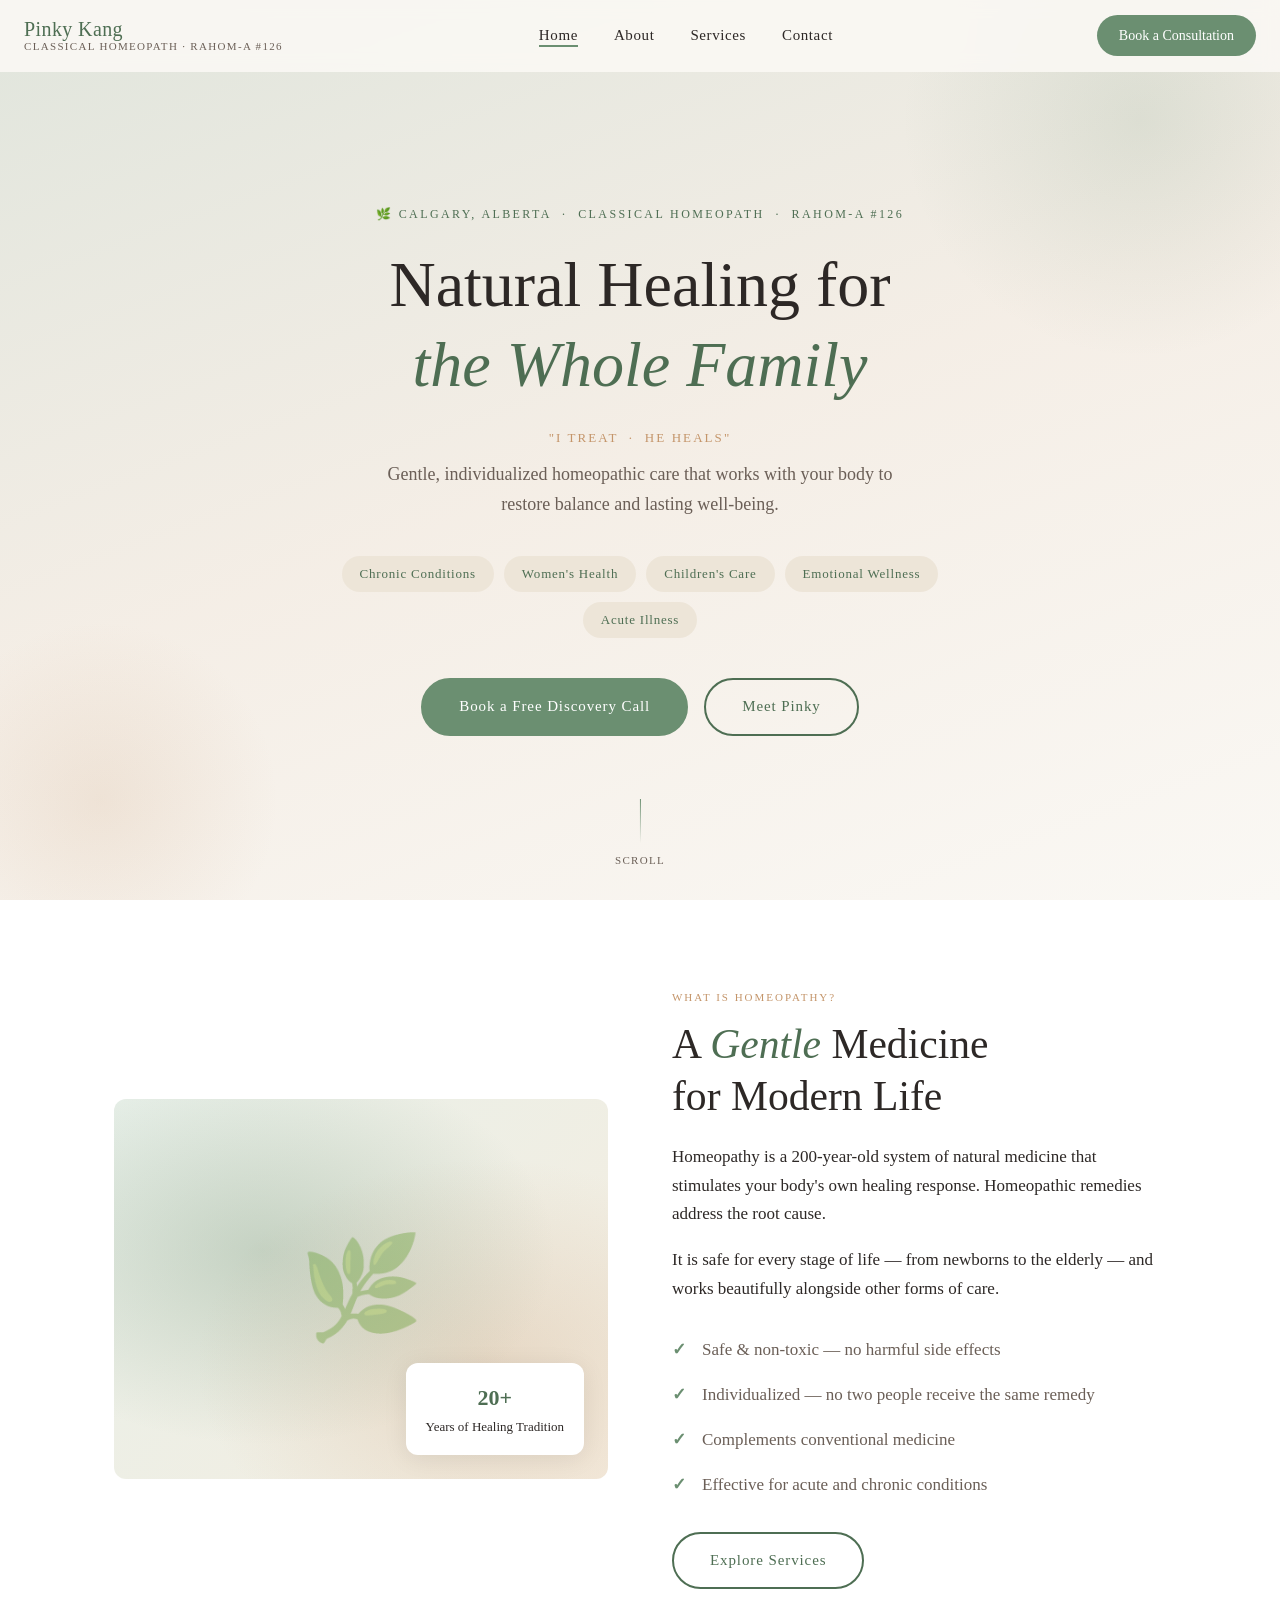
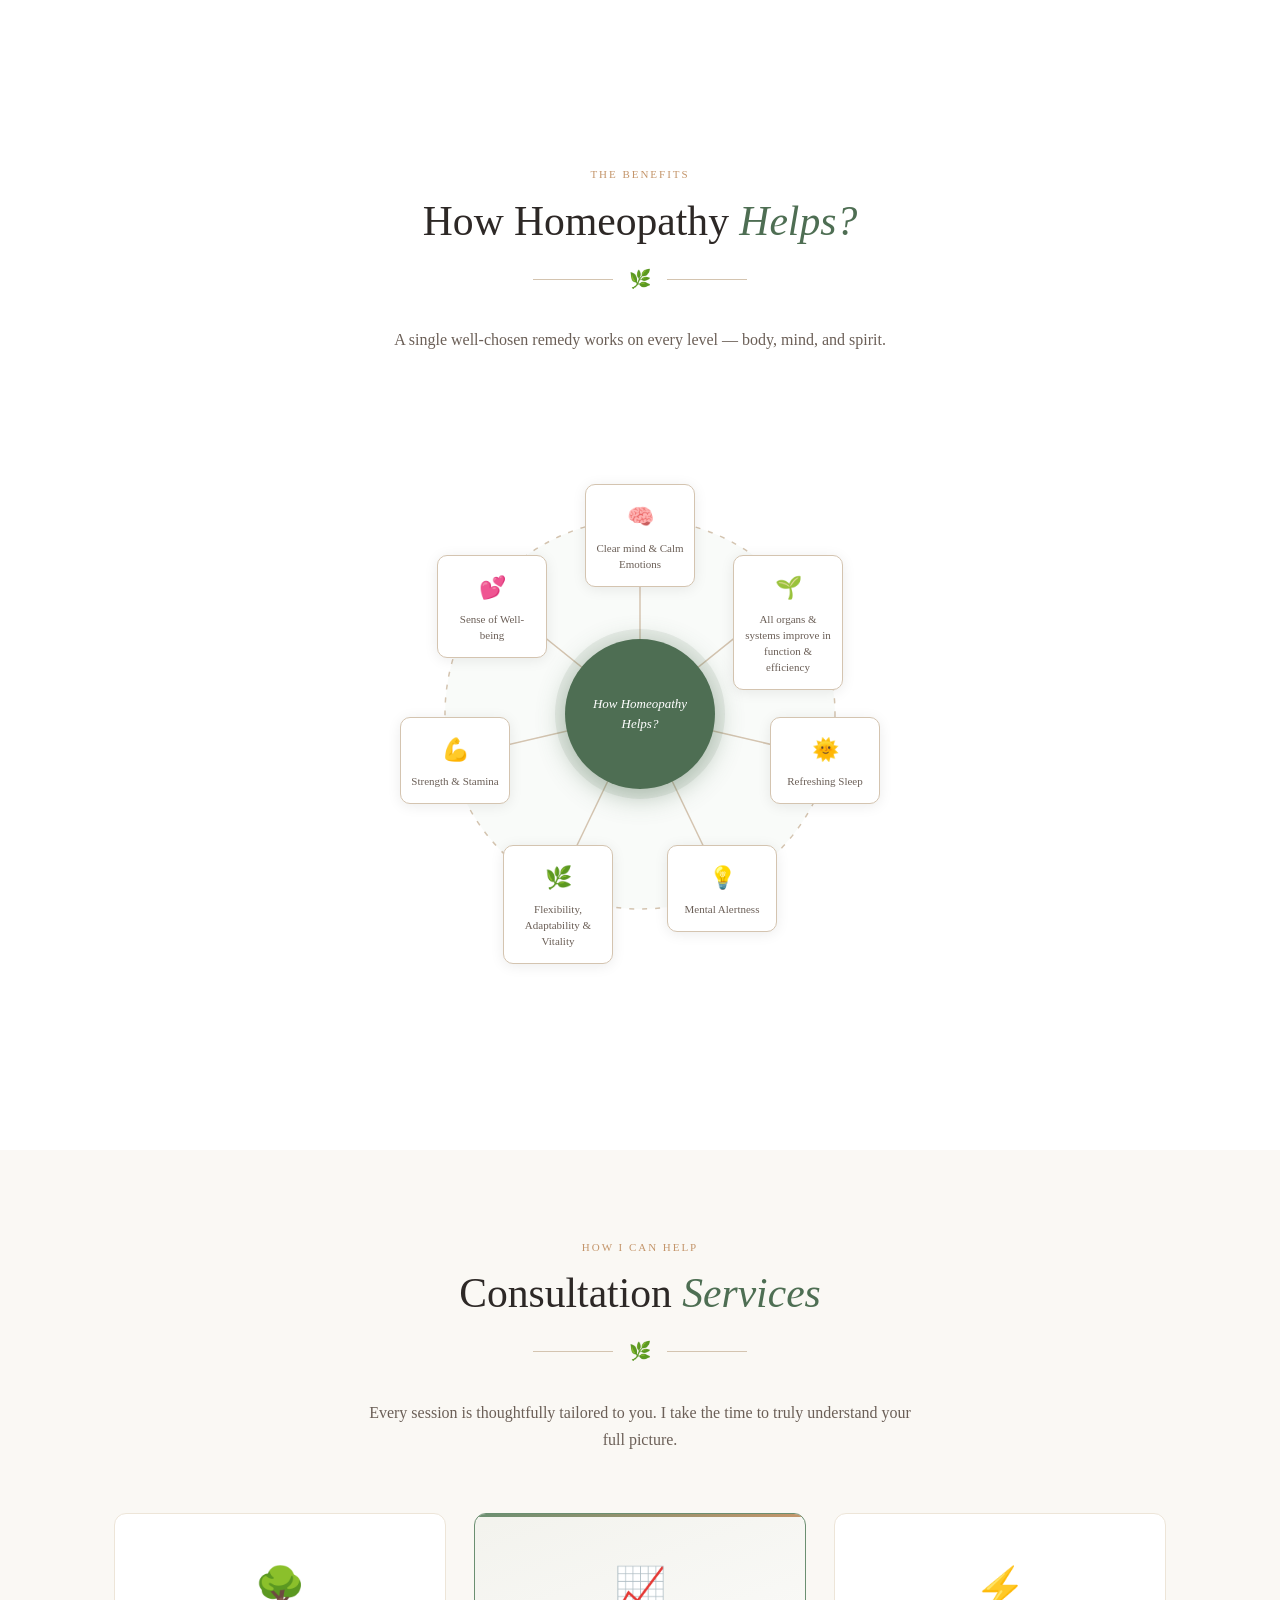
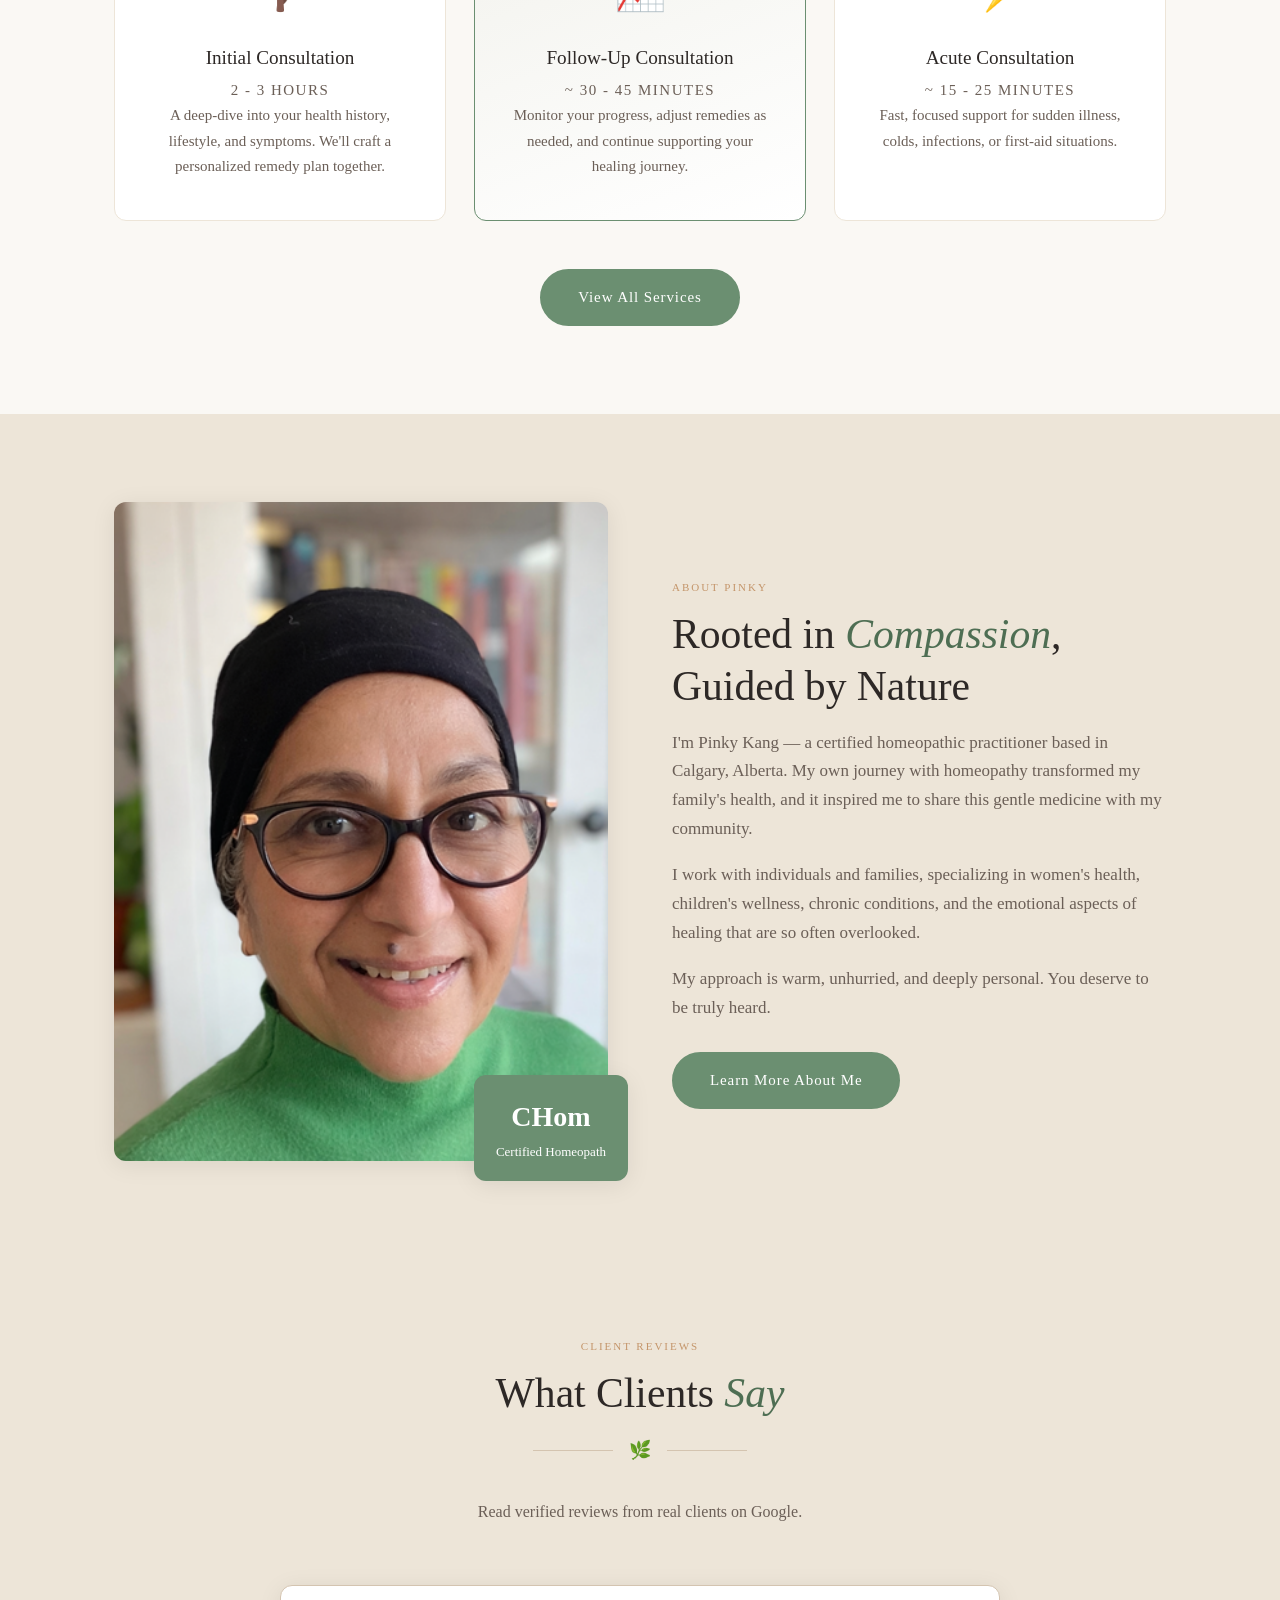
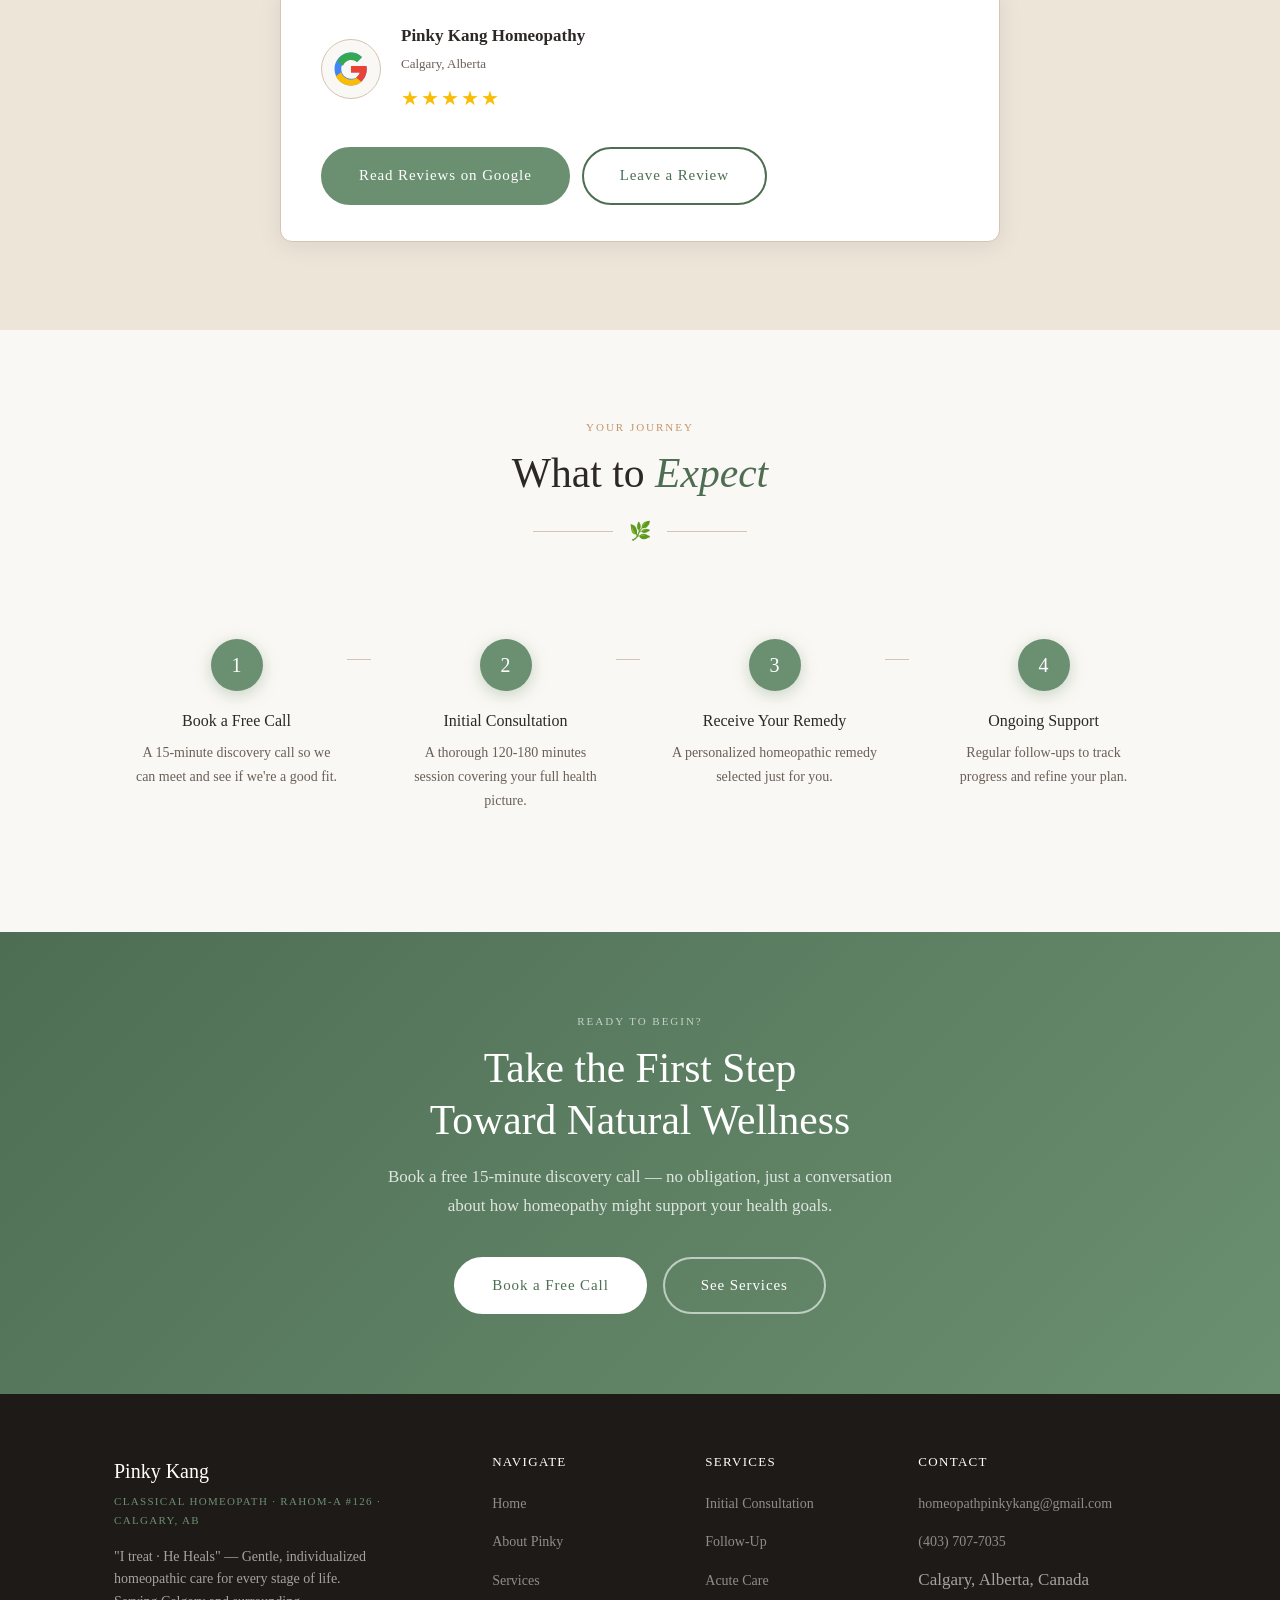
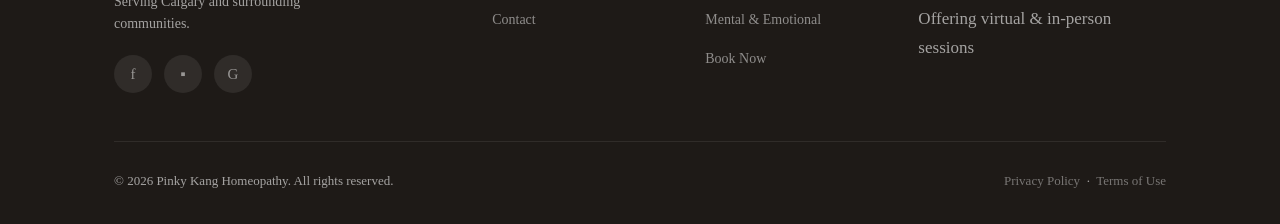
==== commit 61aac9d2: "cm" ====
--- a/index.html
+++ b/index.html
@@ -339,7 +339,7 @@
         <div class="step-card reveal reveal-delay-2">
           <div class="step-number">2</div>
           <h3>Initial Consultation</h3>
-          <p>A thorough 90-minute session covering your full health picture.</p>
+          <p>A thorough 120-180 minutes session covering your full health picture.</p>
           <div class="step-connector"></div>
         </div>
         <div class="step-card reveal reveal-delay-3">
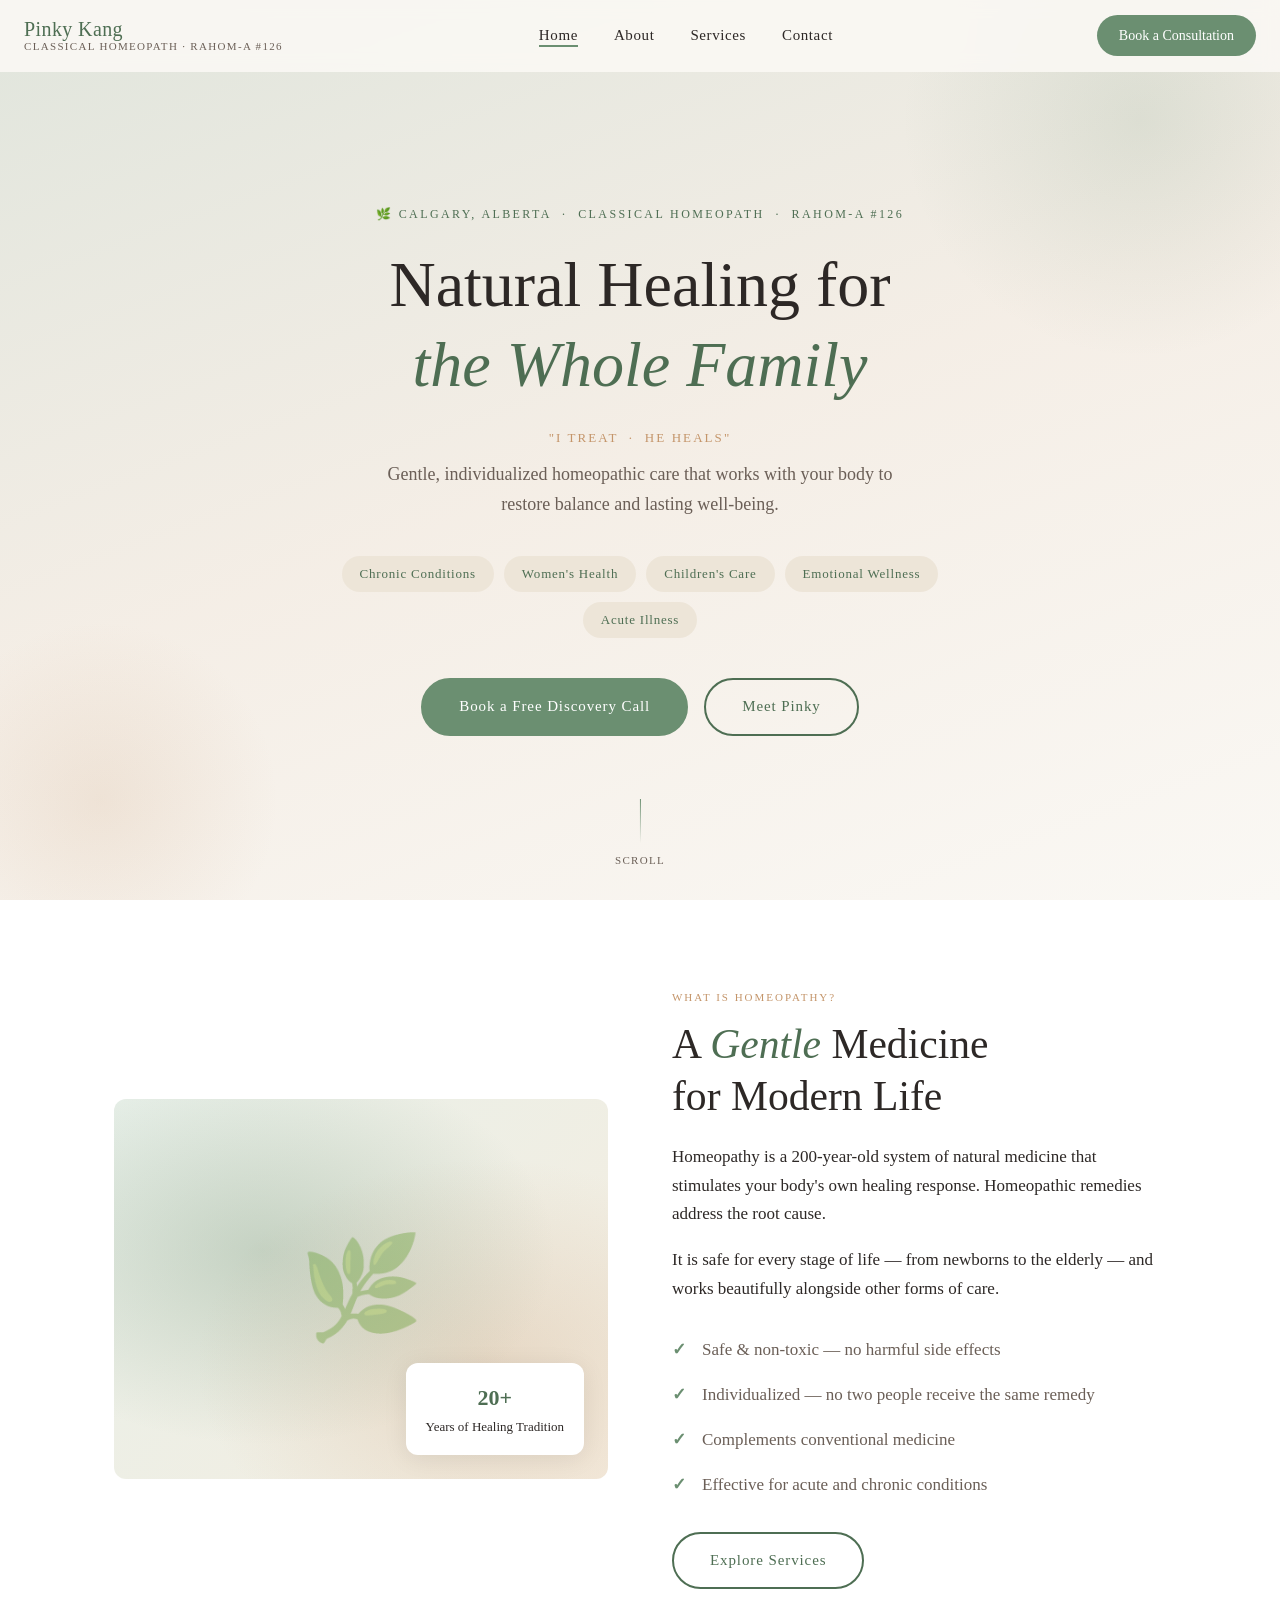
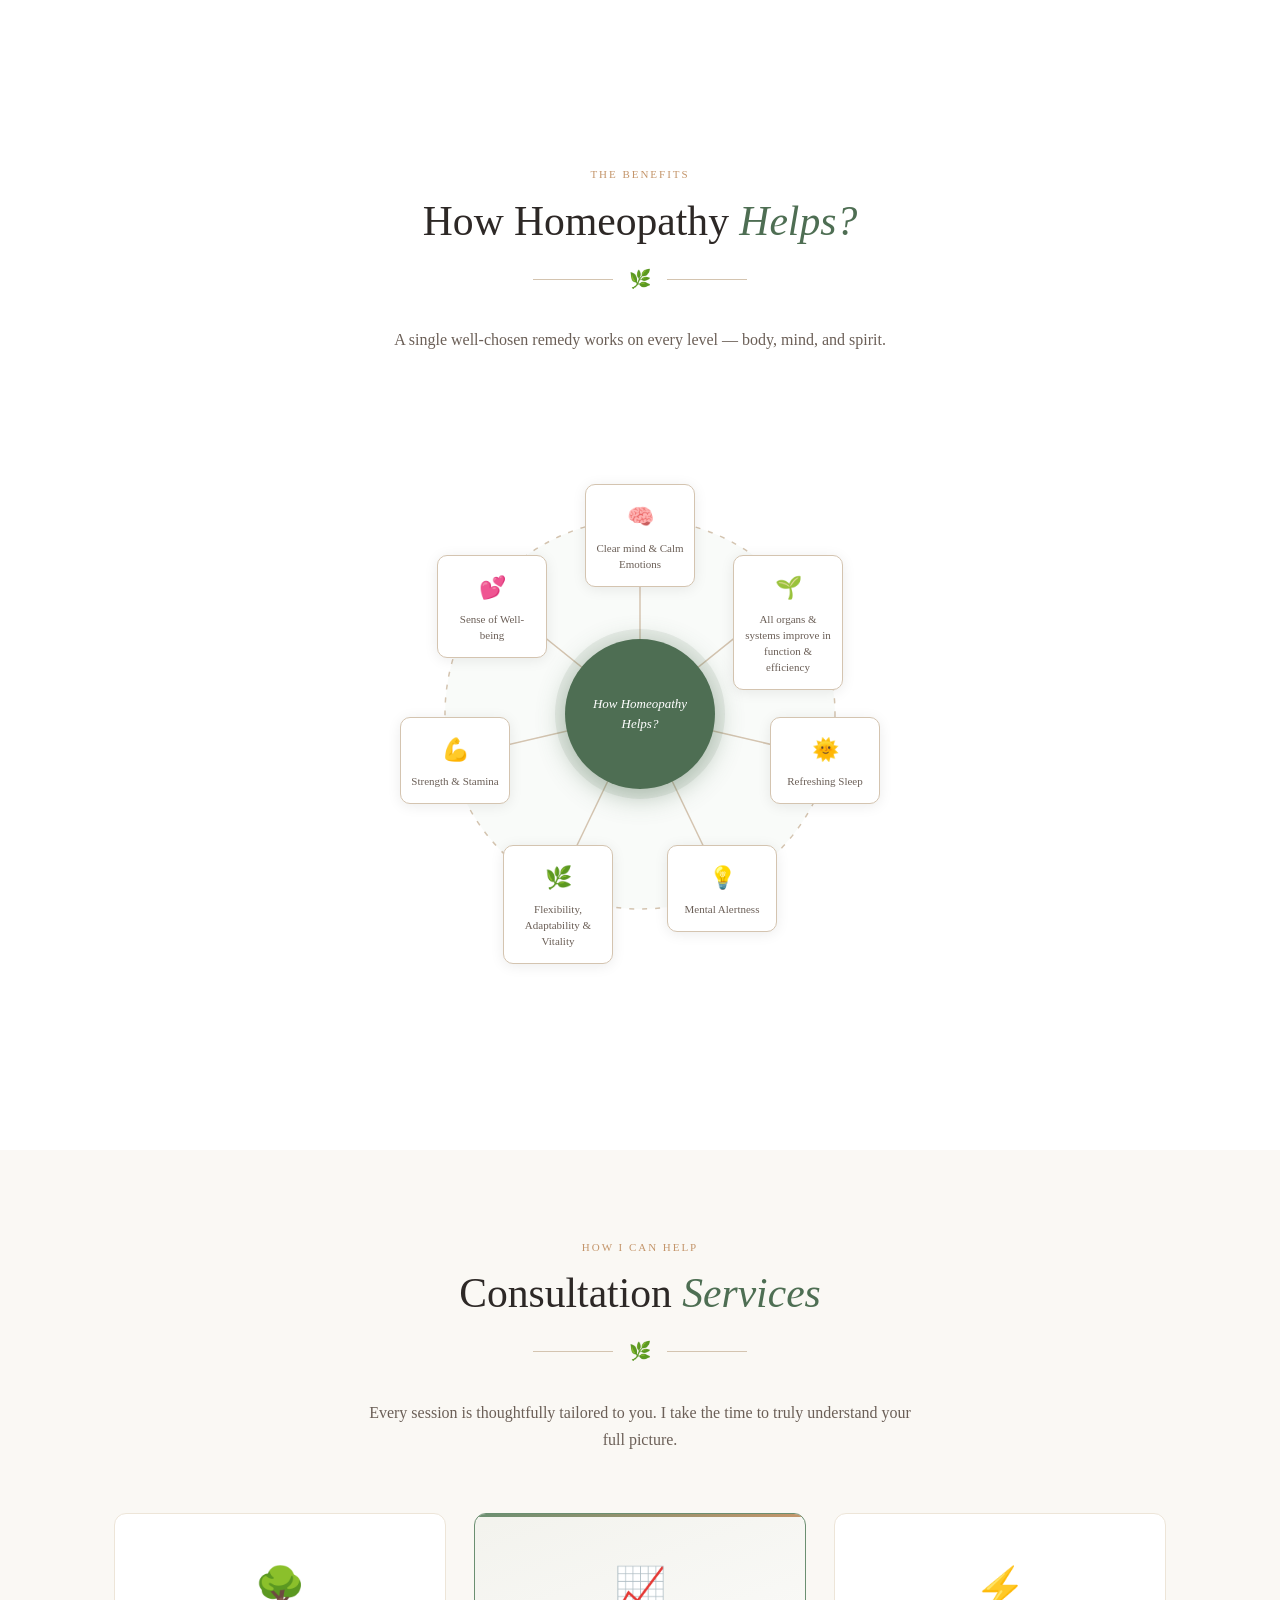
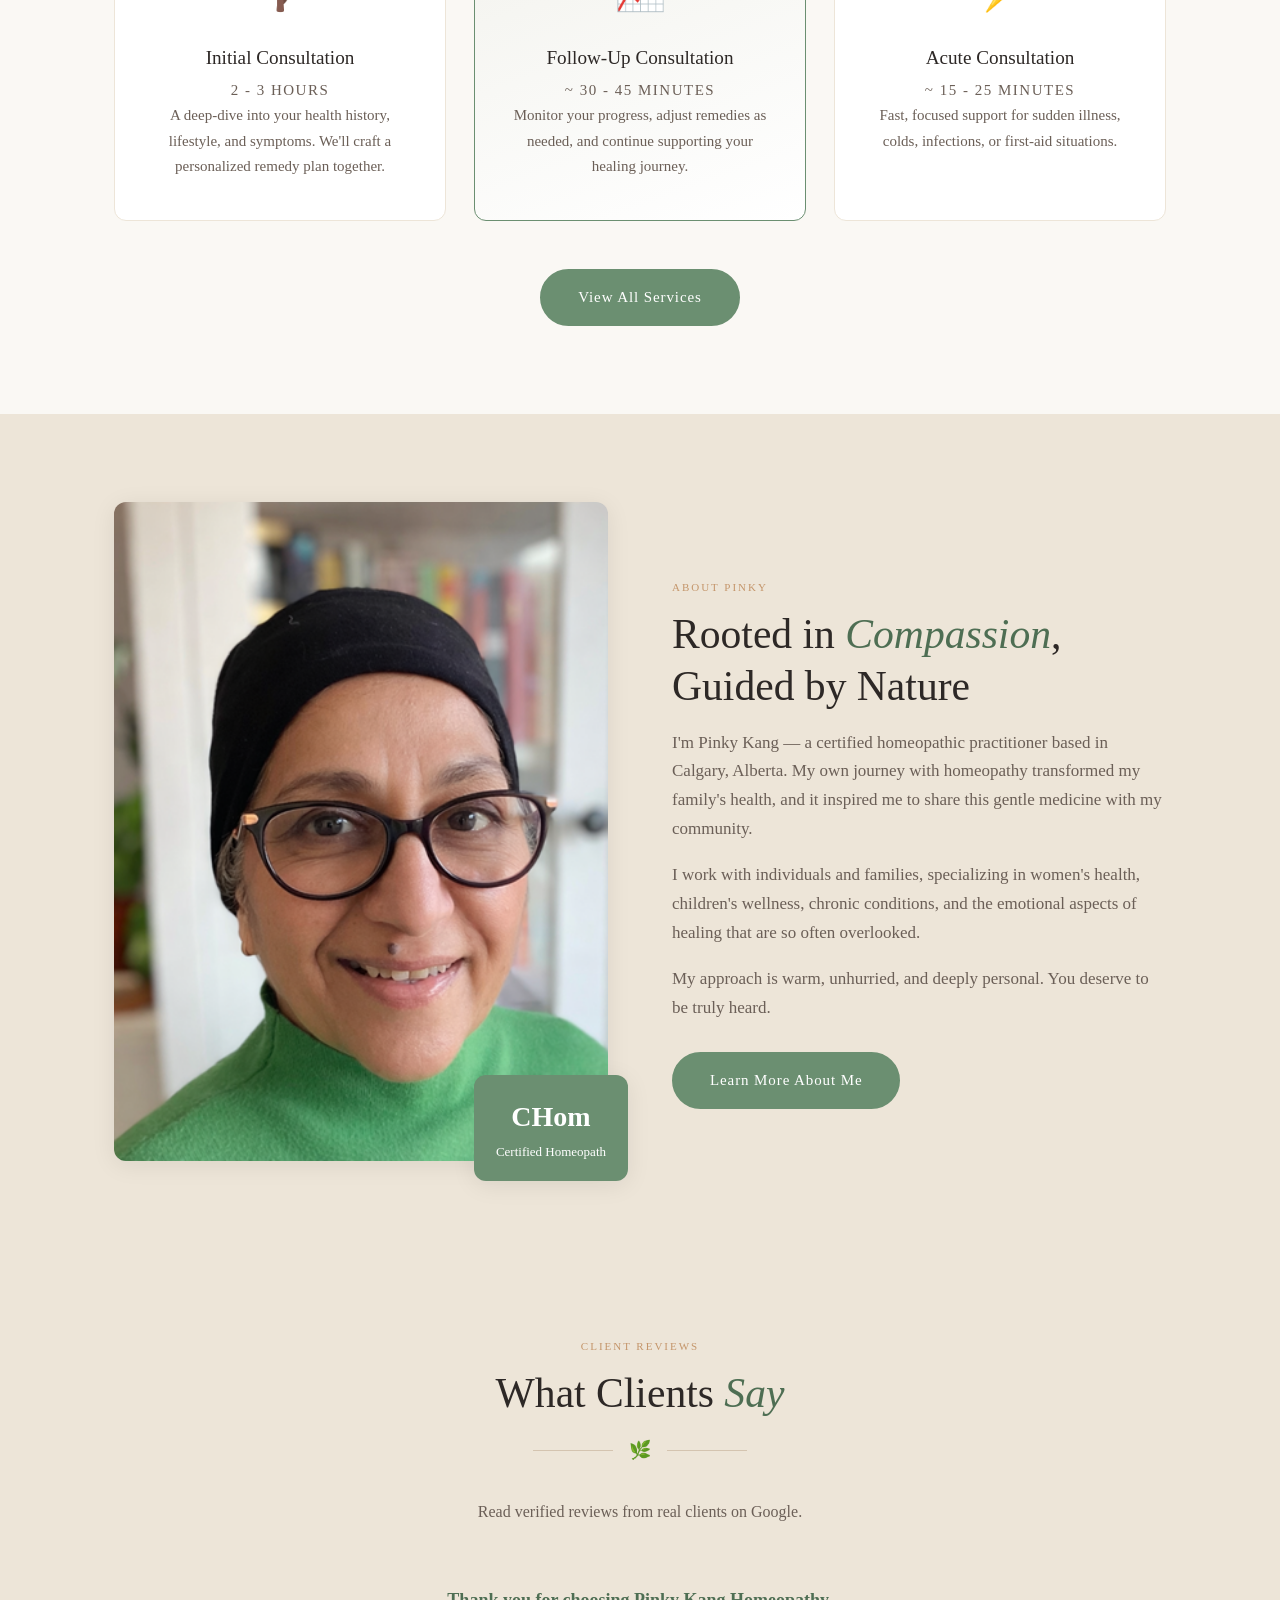
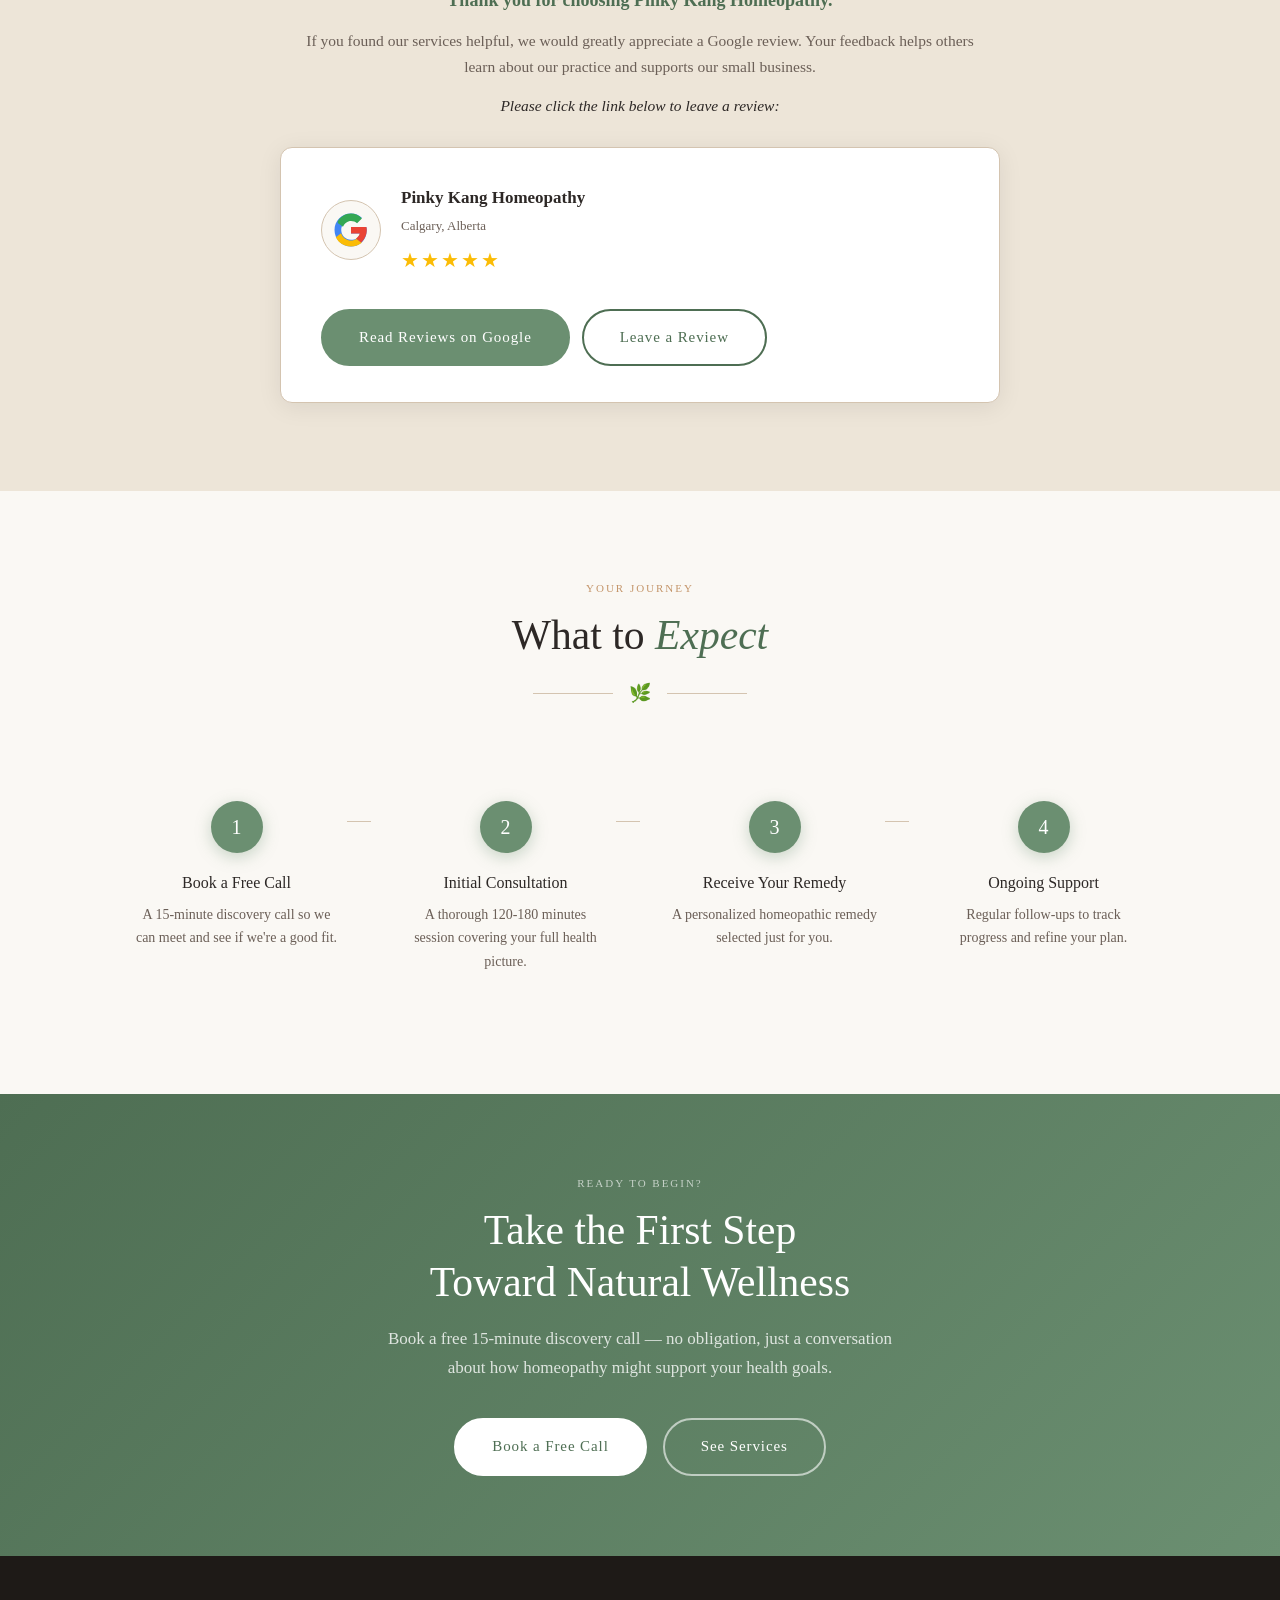
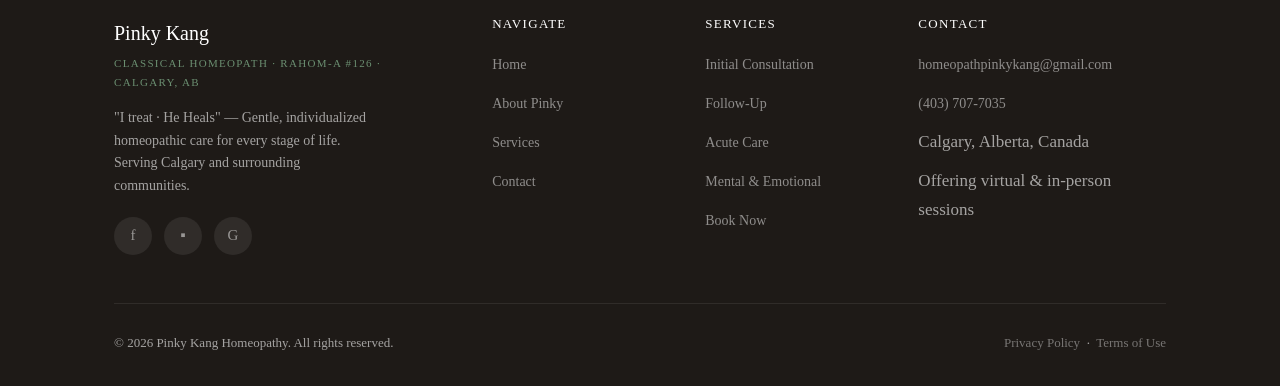
==== commit e713e403: "review comment" ====
--- a/index.html
+++ b/index.html
@@ -296,6 +296,15 @@
         <p class="section-sub">Read verified reviews from real clients on Google.</p>
       </div>
 
+      <div class="review-thanks reveal">
+        <p class="review-thanks-lead"><strong>Thank you for choosing Pinky Kang Homeopathy.</strong></p>
+        <p>
+          If you found our services helpful, we would greatly appreciate a Google review.
+          Your feedback helps others learn about our practice and supports our small business.
+        </p>
+        <p class="review-thanks-cue">Please click the link below to leave a review:</p>
+      </div>
+
       <div class="reviews-google-card reveal">
         <div class="rgc-left">
           <div class="rgc-logo">
--- a/style.css
+++ b/style.css
@@ -967,6 +967,16 @@
 
 /* ===== GOOGLE REVIEWS ===== */
 .reviews-section { background: var(--tan); }
+.review-thanks {
+  max-width: 720px;
+  margin: 0 auto 28px;
+  text-align: center;
+  padding: 0 12px;
+  color: var(--text);
+}
+.review-thanks p { margin: 0 0 12px; font-size: 15.5px; line-height: 1.7; color: var(--text-lt); }
+.review-thanks-lead { font-size: 18px !important; color: var(--sage-dk) !important; }
+.review-thanks-cue { font-style: italic; color: var(--text) !important; margin-top: 4px !important; }
 .reviews-google-card {
   max-width: 720px;
   margin: 0 auto;
